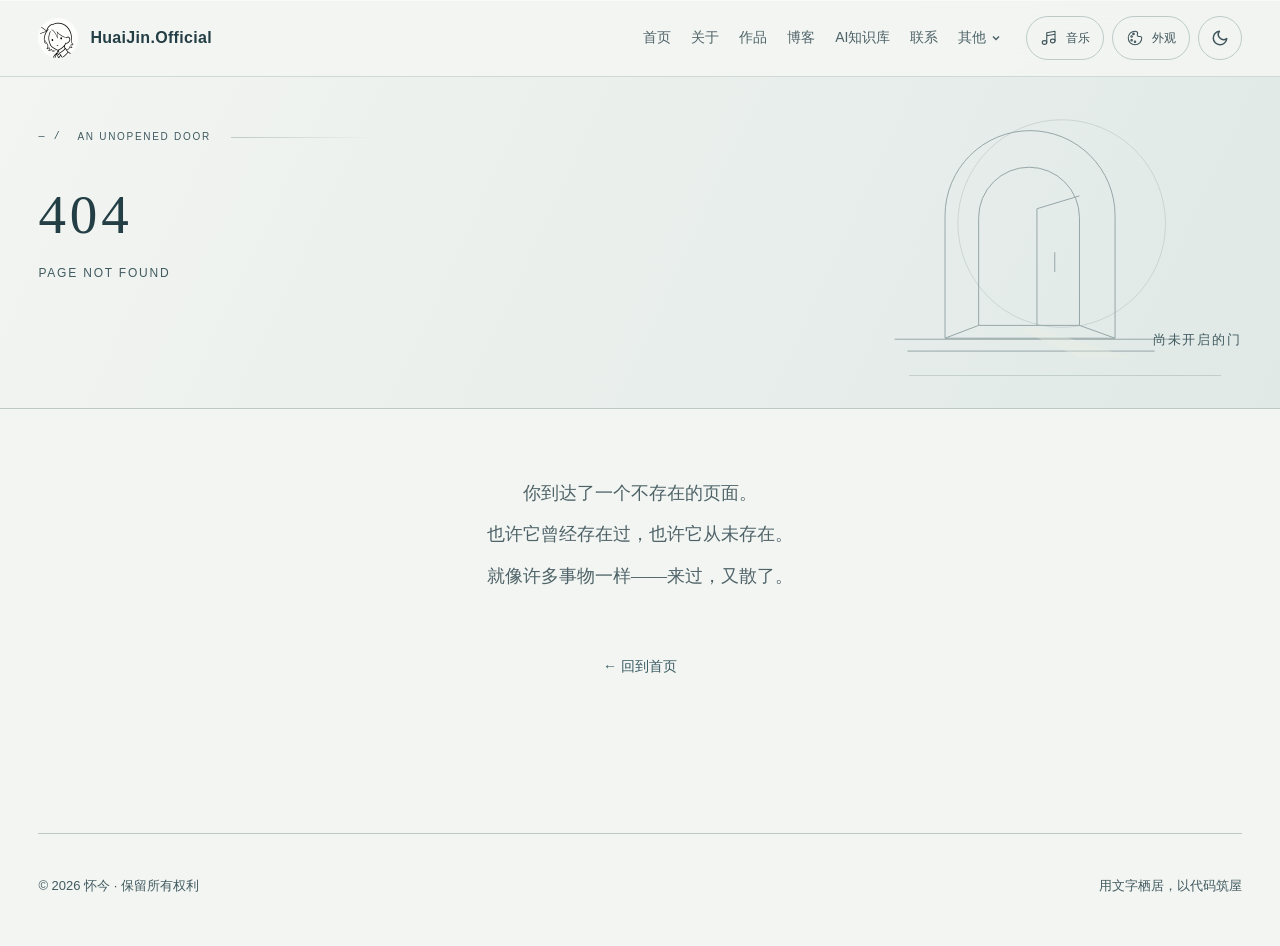
==== index.html @ 77ba7c13 "Publish frontend 20261021T023344822Z-62a5e4b1" ====
<!DOCTYPE html>
<html lang="zh-CN">
<head>
  <meta charset="UTF-8">
  <meta name="viewport" content="width=device-width, initial-scale=1.0">
  <meta name="theme-color" content="#ffffff">
  <title>怀今的主页</title>
  <link rel="icon" href="data:image/svg+xml,<svg xmlns='http://www.w3.org/2000/svg' viewBox='0 0 100 100'><text y='.9em' font-size='90'>📖</text></svg>">
  <script>
    (function () {
      var saved = null
      try { saved = localStorage.getItem('theme') } catch (e) {}
      var theme = (saved === 'light' || saved === 'dark')
        ? saved
        : (window.matchMedia('(prefers-color-scheme: dark)').matches ? 'dark' : 'light')
      document.documentElement.setAttribute('data-theme', theme)
    })()
  </script>
  <script>
    (function () {
      try {
        var p = sessionStorage.getItem('ghpages-redirect')
        if (p && p !== '/' && p !== location.pathname) {
          sessionStorage.removeItem('ghpages-redirect')
          history.replaceState(null, '', p)
        }
      } catch (e) {}
    })()
  </script>
  <script type="module" crossorigin src="/assets/index-Cc6ckkGn.js"></script>
  <link rel="stylesheet" crossorigin href="/assets/index-KNawfE0j.css">
</head>
<body>
  <div id="root"></div>
</body>
</html>
---- assets/index-KNawfE0j.css ----
@layer tokens,base,layout,components,scenery,motion;@layer tokens{:root{--font-sans: -apple-system, BlinkMacSystemFont, "Segoe UI", "Microsoft YaHei", Roboto, "Helvetica Neue", Arial, sans-serif;--font-serif: Georgia, "Noto Serif CJK SC", "Source Han Serif SC", "Songti SC", "STSong", "SimSun", serif;--font-mono: "Cascadia Code", "SFMono-Regular", Consolas, monospace;--text-xs: .8125rem;--text-sm: .875rem;--text-base: 1rem;--text-body: clamp(1rem, .96rem + .2vw, 1.125rem);--text-lg: clamp(1.125rem, 1.04rem + .4vw, 1.375rem);--text-card: clamp(1.25rem, 1.15rem + .4vw, 1.5rem);--text-section: clamp(1.75rem, 1.38rem + 1.5vw, 2.5rem);--text-page: clamp(2.125rem, 1.5rem + 2.5vw, 3.75rem);--text-hero: clamp(3.25rem, 2rem + 5vw, 6rem);--leading-tight: 1.2;--leading-ui: 1.5;--leading-body: 1.85;--leading-reading: 1.95;--tracking-title: -.025em;--tracking-label: .1em;--space-1: .25rem;--space-2: .5rem;--space-3: .75rem;--space-4: 1rem;--space-5: 1.25rem;--space-6: 1.5rem;--space-8: 2rem;--space-10: 2.5rem;--space-12: 3rem;--space-16: 4rem;--space-20: 5rem;--space-section: clamp(3rem, 2rem + 4vw, 6rem);--gutter: clamp(1.25rem, .8rem + 2vw, 3rem);--layout-wide: 74rem;--layout-content: 60rem;--layout-reading: 48rem;--measure-prose: 44rem;--nav-height: 5.25rem;--tap-target: 2.75rem;--radius-sm: .375rem;--radius-md: .75rem;--radius-lg: 1.25rem;--radius-pill: 999px;--border-width: 1px;--duration-fast: .18s;--duration-normal: .28s;--duration-slow: .6s;--duration-reveal: .7s;--ease-standard: cubic-bezier(.2, .65, .3, 1);--ease-reveal: cubic-bezier(.16, 1, .3, 1);--z-scenery: 0;--z-content: 1;--z-nav: 30;--z-popover: 40;--z-floating: 50;--z-progress: 100;--z-skip: 110}}@layer tokens{:root{--bg: #ffffff;--bg-soft: #f4f6f8;--bg-soft-2: #eef1f4;--text: #1a1a2e;--text-2: #4a5060;--text-3: #5a6070;--text-light: #a8b5c4;--text-mute: #687384;--border: #e0e5eb;--accent: #536b85;--accent-soft: #a8b5c4;--overlay-rgb: 255, 255, 255;--highlight-rgb: 255, 255, 255;--shadow-rgb: 26, 26, 46;--stripe-a-rgb: 90, 112, 140;--stripe-b-rgb: 120, 152, 182;--glow-1-rgb: 125, 143, 163;--glow-2-rgb: 168, 181, 196;--veil-rgb: 255, 255, 255;--bg-soft-rgb: 244, 246, 248;--border-rgb: 224, 229, 235;--surface: #ffffff;--on-accent: #ffffff;--dot: #ffffff;--hero-surface: #f4f6f8;--hero-ink: #1a1a2e;--star-color: #ffffff;--star-muted: #a8b5c4;--flow-line: rgba(125, 143, 163, .28);--constellation-line: rgba(125, 143, 163, .14);--quote-accent: #927447;--focus-ring: #536b85;--selection-bg: #dce7f1;--selection-text: #1a1a2e;--header-surface: #f4f7fa;--header-ink: #1a1a2e;--header-muted: #4a5060;--header-trim: #b8b8b8;--page-edge-cool-opacity: .5;--page-edge-warm-opacity: .55;--shadow-soft: 0 6px 24px rgba(26, 26, 46, .045);--shadow-raised: 0 16px 40px rgba(26, 26, 46, .075);--noise: url("data:image/svg+xml,%3csvg%20xmlns='http://www.w3.org/2000/svg'%20width='200'%20height='200'%3e%3cfilter%20id='n'%3e%3cfeTurbulence%20type='fractalNoise'%20baseFrequency='0.9'%20numOctaves='2'%20stitchTiles='stitch'/%3e%3c/filter%3e%3crect%20width='100%25'%20height='100%25'%20filter='url(%23n)'%20opacity='0.03'/%3e%3c/svg%3e")}[data-theme=dark]{--bg: #181e27;--bg-soft: #1d2530;--bg-soft-2: #252f3d;--text: #e8eaed;--text-2: #bfc7d1;--text-3: #aab5c3;--text-light: #485769;--text-mute: #9aa7b8;--border: #344252;--accent: #a4b8d0;--accent-soft: #687d98;--overlay-rgb: 24, 30, 39;--highlight-rgb: 90, 106, 126;--shadow-rgb: 0, 0, 0;--stripe-a-rgb: 110, 116, 126;--stripe-b-rgb: 92, 98, 108;--glow-1-rgb: 143, 160, 180;--glow-2-rgb: 107, 119, 135;--veil-rgb: 24, 30, 39;--bg-soft-rgb: 29, 37, 48;--border-rgb: 52, 66, 82;--surface: #1d2530;--on-accent: #121316;--dot: #6b7280;--hero-surface: #171d27;--hero-ink: #f1f3f5;--star-color: #f2e7c9;--star-muted: #9eafc2;--flow-line: rgba(158, 175, 194, .34);--constellation-line: rgba(158, 175, 194, .2);--quote-accent: #d3b77f;--focus-ring: #a4b8d0;--selection-bg: #3b5069;--selection-text: #ffffff;--header-surface: #111a2a;--header-ink: #f1f3f5;--header-muted: #bfc7d1;--header-trim: #8f7846;--page-edge-cool-opacity: .5;--page-edge-warm-opacity: .55;--shadow-soft: 0 6px 24px rgba(0, 0, 0, .14);--shadow-raised: 0 16px 40px rgba(0, 0, 0, .22);--noise: url("data:image/svg+xml,%3csvg%20xmlns='http://www.w3.org/2000/svg'%20width='200'%20height='200'%3e%3cfilter%20id='n'%3e%3cfeTurbulence%20type='fractalNoise'%20baseFrequency='0.9'%20numOctaves='2'%20stitchTiles='stitch'/%3e%3c/filter%3e%3crect%20width='100%25'%20height='100%25'%20filter='url(%23n)'%20opacity='0.03'/%3e%3c/svg%3e")}}@layer tokens{.mist-page{--mist-paper: #f3f5f2;--mist-ink: #243e45;--mist-muted: #405a60;--mist-line: #bccbc8;--mist-sky: #e0e9e6;--mist-water: #c0d3d1;--mist-bank: #658d8a;--mist-fog-rgb: 244, 247, 239;--mist-moon: #f3efdc;--mist-cover-fog: #d9e2e3;--mist-cover-leaf: #e4e4d7;--mist-leaf: #78846c;--bg: var(--mist-paper);--overlay-rgb: 243, 245, 242;--border-rgb: 188, 203, 200;--text: var(--mist-ink);--text-2: #3f555b;--text-3: #4e6368;--text-mute: var(--mist-muted);--accent: #385b62;--accent-soft: #a4bbb7;--on-accent: #ffffff;--border: var(--mist-line);--surface: #f7f8f4;--bg-soft: #e9eeea;--bg-soft-2: #dce6e1;--quote-accent: #7a623e;--header-surface: var(--mist-sky);--header-ink: var(--mist-ink);--header-muted: var(--mist-muted);--focus-ring: #385b62;--hero-ink: var(--mist-ink);--selection-bg: #cbdeda;--selection-text: #243e45}[data-theme=dark] .mist-page{--mist-paper: #172a30;--mist-ink: #e2eae4;--mist-muted: #b6cbc8;--mist-line: #415f65;--mist-sky: #233e47;--mist-water: #30565b;--mist-bank: #638e90;--mist-fog-rgb: 127, 159, 158;--mist-moon: #ddd8ba;--mist-cover-fog: #30434c;--mist-cover-leaf: #3a453a;--mist-leaf: #aab994;--bg: var(--mist-paper);--overlay-rgb: 23, 42, 48;--border-rgb: 65, 95, 101;--text: var(--mist-ink);--text-2: #c1d3d0;--text-3: #b3c7c4;--text-mute: var(--mist-muted);--accent: #b9d2cb;--accent-soft: #688c8b;--on-accent: #172a30;--border: var(--mist-line);--surface: #1c3239;--bg-soft: #233b42;--bg-soft-2: #2b454c;--quote-accent: #d4bf96;--header-surface: var(--mist-sky);--header-ink: var(--mist-ink);--header-muted: var(--mist-muted);--focus-ring: #b9d2cb;--hero-ink: var(--mist-ink);--selection-bg: #456e73;--selection-text: #ffffff}}@layer tokens{.scene-stars{--mist-paper: #eef0f7;--mist-ink: #30364e;--mist-muted: #4d556f;--mist-line: #bcc4db;--mist-sky: #dde2f0;--mist-water: #cdd6e8;--mist-bank: #6a7698;--mist-fog-rgb: 221, 226, 240;--mist-moon: #f2e7ce;--mist-cover-fog: #e1e4f2;--mist-cover-leaf: #e9e4f1;--mist-leaf: #8583a3;--bg: var(--mist-paper);--overlay-rgb: 238, 240, 247;--border-rgb: 188, 196, 219;--text: var(--mist-ink);--text-2: #424a66;--text-3: #505b78;--text-mute: var(--mist-muted);--accent: #485482;--accent-soft: #a3aed2;--on-accent: #ffffff;--border: var(--mist-line);--surface: #f6f6fb;--bg-soft: #e5e8f3;--bg-soft-2: #d9dfee;--quote-accent: #785b40;--header-surface: var(--mist-sky);--header-ink: var(--mist-ink);--header-muted: var(--mist-muted);--focus-ring: #485482;--hero-ink: var(--mist-ink);--selection-bg: #cbd3ec;--selection-text: #30364e}[data-theme=dark] .scene-stars{--mist-paper: #151c32;--mist-ink: #e7eaf5;--mist-muted: #b8c4e0;--mist-line: #424f74;--mist-sky: #202b47;--mist-water: #2c3a56;--mist-bank: #8294bd;--mist-fog-rgb: 87, 107, 158;--mist-moon: #e7d7b0;--mist-cover-fog: #2d3553;--mist-cover-leaf: #383451;--mist-leaf: #b3a4cd;--bg: var(--mist-paper);--overlay-rgb: 21, 28, 50;--border-rgb: 66, 79, 116;--text: var(--mist-ink);--text-2: #ccd4e9;--text-3: #b9c4df;--text-mute: var(--mist-muted);--accent: #bec9ee;--accent-soft: #798bbd;--on-accent: #151c32;--border: var(--mist-line);--surface: #1b2540;--bg-soft: #232e4b;--bg-soft-2: #2b3855;--quote-accent: #e0cba6;--header-surface: var(--mist-sky);--header-ink: var(--mist-ink);--header-muted: var(--mist-muted);--focus-ring: #bec9ee;--hero-ink: var(--mist-ink);--selection-bg: #445581;--selection-text: #ffffff}}@layer tokens{.scene-grove{--mist-paper: #f6f2e8;--mist-ink: #354236;--mist-muted: #53604b;--mist-line: #c5ccb6;--mist-sky: #e9e8d8;--mist-water: #d9dfc9;--mist-bank: #7a8b63;--mist-fog-rgb: 246, 242, 232;--mist-moon: #f8e7bc;--mist-cover-fog: #e8e4d6;--mist-cover-leaf: #dde3cc;--mist-leaf: #78895e;--bg: var(--mist-paper);--overlay-rgb: 246, 242, 232;--border-rgb: 197, 204, 182;--text: var(--mist-ink);--text-2: #46543d;--text-3: #55614a;--text-mute: var(--mist-muted);--accent: #4c6043;--accent-soft: #b1bf92;--on-accent: #ffffff;--border: var(--mist-line);--surface: #faf7ef;--bg-soft: #eeeddf;--bg-soft-2: #e2e7d4;--quote-accent: #805b36;--header-surface: var(--mist-sky);--header-ink: var(--mist-ink);--header-muted: var(--mist-muted);--focus-ring: #4c6043;--hero-ink: var(--mist-ink);--selection-bg: #d5dfc3;--selection-text: #354236}[data-theme=dark] .scene-grove{--mist-paper: #232b24;--mist-ink: #e8ede0;--mist-muted: #c4ceb8;--mist-line: #52644a;--mist-sky: #313c31;--mist-water: #394a3a;--mist-bank: #91a479;--mist-fog-rgb: 100, 124, 82;--mist-moon: #e7d8ac;--mist-cover-fog: #3c4539;--mist-cover-leaf: #404b34;--mist-leaf: #aebe8d;--bg: var(--mist-paper);--overlay-rgb: 35, 43, 36;--border-rgb: 82, 100, 74;--text: var(--mist-ink);--text-2: #d6dfc8;--text-3: #c1ccaf;--text-mute: var(--mist-muted);--accent: #c4cfaa;--accent-soft: #869c6f;--on-accent: #232b24;--border: var(--mist-line);--surface: #2b352a;--bg-soft: #313e2e;--bg-soft-2: #3a4735;--quote-accent: #e0c398;--header-surface: var(--mist-sky);--header-ink: var(--mist-ink);--header-muted: var(--mist-muted);--focus-ring: #c4cfaa;--hero-ink: var(--mist-ink);--selection-bg: #52634b;--selection-text: #ffffff}}@layer tokens{.scene-mirror{--mist-paper: #f0eff2;--mist-ink: #403547;--mist-muted: #5d5062;--mist-line: #c7bacd;--mist-sky: #e5dfea;--mist-water: #d7cedd;--mist-bank: #908398;--mist-fog-rgb: 232, 223, 239;--mist-moon: #f4e6ef;--mist-cover-fog: #ded7e5;--mist-cover-leaf: #e6dce2;--mist-leaf: #a18e9d;--bg: var(--mist-paper);--overlay-rgb: 240, 239, 242;--border-rgb: 199, 186, 205;--text: var(--mist-ink);--text-2: #54425a;--text-3: #66556c;--text-mute: var(--mist-muted);--accent: #634c73;--accent-soft: #b4a0c1;--on-accent: #ffffff;--border: var(--mist-line);--surface: #f8f5f9;--bg-soft: #e9e1ee;--bg-soft-2: #dfd4e6;--quote-accent: #7a5368;--header-surface: var(--mist-sky);--header-ink: var(--mist-ink);--header-muted: var(--mist-muted);--focus-ring: #634c73;--hero-ink: var(--mist-ink);--selection-bg: #d7c8e3;--selection-text: #403547}[data-theme=dark] .scene-mirror{--mist-paper: #292331;--mist-ink: #ede5f1;--mist-muted: #d1bfd7;--mist-line: #65536f;--mist-sky: #3b3044;--mist-water: #493b50;--mist-bank: #a08cae;--mist-fog-rgb: 127, 100, 145;--mist-moon: #e5cedf;--mist-cover-fog: #3f3549;--mist-cover-leaf: #42384a;--mist-leaf: #c1a3b9;--bg: var(--mist-paper);--overlay-rgb: 41, 35, 49;--border-rgb: 101, 83, 111;--text: var(--mist-ink);--text-2: #dbcce3;--text-3: #cbb6d5;--text-mute: var(--mist-muted);--accent: #d0b8e1;--accent-soft: #9880aa;--on-accent: #292331;--border: var(--mist-line);--surface: #332a3d;--bg-soft: #3d3147;--bg-soft-2: #473951;--quote-accent: #ddb6cb;--header-surface: var(--mist-sky);--header-ink: var(--mist-ink);--header-muted: var(--mist-muted);--focus-ring: #d0b8e1;--hero-ink: var(--mist-ink);--selection-bg: #6a527f;--selection-text: #ffffff}}@layer tokens{.scene-ember{--mist-paper: #f7efe4;--mist-ink: #533b31;--mist-muted: #664b3a;--mist-line: #d3bda1;--mist-sky: #eee0cf;--mist-water: #e1ccaf;--mist-bank: #a78662;--mist-fog-rgb: 246, 223, 187;--mist-moon: #f7d19a;--mist-cover-fog: #eadbcd;--mist-cover-leaf: #e6d8bd;--mist-leaf: #a48a5e;--bg: var(--mist-paper);--overlay-rgb: 247, 239, 228;--border-rgb: 211, 189, 161;--text: var(--mist-ink);--text-2: #634737;--text-3: #70513e;--text-mute: var(--mist-muted);--accent: #805035;--accent-soft: #c39a70;--on-accent: #ffffff;--border: var(--mist-line);--surface: #fcf5eb;--bg-soft: #f0e4d3;--bg-soft-2: #e8d8c0;--quote-accent: #825230;--header-surface: var(--mist-sky);--header-ink: var(--mist-ink);--header-muted: var(--mist-muted);--focus-ring: #805035;--hero-ink: var(--mist-ink);--selection-bg: #e8cbaa;--selection-text: #533b31}[data-theme=dark] .scene-ember{--mist-paper: #302221;--mist-ink: #f4e6d8;--mist-muted: #dec0a9;--mist-line: #755740;--mist-sky: #44312c;--mist-water: #574032;--mist-bank: #b58e65;--mist-fog-rgb: 139, 93, 51;--mist-moon: #ecc17e;--mist-cover-fog: #4a3531;--mist-cover-leaf: #46352b;--mist-leaf: #c6a271;--bg: var(--mist-paper);--overlay-rgb: 48, 34, 33;--border-rgb: 117, 87, 64;--text: var(--mist-ink);--text-2: #e6ceb7;--text-3: #d9b99d;--text-mute: var(--mist-muted);--accent: #e4bd8e;--accent-soft: #b38859;--on-accent: #302221;--border: var(--mist-line);--surface: #3b2b26;--bg-soft: #443229;--bg-soft-2: #513b2d;--quote-accent: #e5bc83;--header-surface: var(--mist-sky);--header-ink: var(--mist-ink);--header-muted: var(--mist-muted);--focus-ring: #e4bd8e;--hero-ink: var(--mist-ink);--selection-bg: #785c43;--selection-text: #ffffff}}@layer base{*,*:before,*:after{box-sizing:border-box}*{margin:0;padding:0}html{color-scheme:light;scroll-behavior:smooth;scroll-padding-top:calc(var(--nav-height) + var(--space-4));-webkit-text-size-adjust:100%}html[data-theme=dark]{color-scheme:dark}body{min-width:280px;font-family:var(--font-sans);font-size:var(--text-base);line-height:var(--leading-body);color:var(--text);background-color:var(--bg);-webkit-font-smoothing:antialiased}#root{min-height:100vh;isolation:isolate}main{display:block;position:relative;z-index:var(--z-content)}main:focus{outline:none}button,input,textarea,select{font:inherit}button{color:inherit;cursor:pointer}button:disabled{cursor:not-allowed}input,textarea{min-width:0}img,svg,video{max-width:100%}img,video{height:auto}a{color:var(--accent);text-underline-offset:.25em}a,button{-webkit-tap-highlight-color:transparent}:focus-visible{outline:2px solid var(--focus-ring);outline-offset:4px}::selection{color:var(--selection-text);background:var(--selection-bg)}.serif{font-family:var(--font-serif)}.sr-only{position:absolute;width:1px;height:1px;padding:0;margin:-1px;overflow:hidden;clip:rect(0,0,0,0);white-space:nowrap;border:0}.skip-link{position:fixed;top:var(--space-3);left:var(--gutter);z-index:var(--z-skip);padding:var(--space-3) var(--space-5);border-radius:var(--radius-md);color:var(--on-accent);background:var(--accent);transform:translateY(-180%);text-decoration:none}.skip-link:focus{transform:translateY(0)}}@layer layout{.container{width:100%;max-width:var(--layout-content);margin-inline:auto;padding-inline:var(--gutter);position:relative;z-index:var(--z-content);min-width:0}.container--wide{max-width:var(--layout-wide)}.container--reading{max-width:var(--layout-reading)}.reading-shell{padding-block:var(--space-10) var(--space-16)}.page-header{width:100%;position:relative;isolation:isolate;overflow:hidden;padding-block:calc(var(--nav-height) + var(--space-16)) var(--space-12)}.page-title{max-width:22ch;font-size:var(--text-page);line-height:1.3;font-weight:700;letter-spacing:var(--tracking-title);margin-bottom:var(--space-3);overflow-wrap:anywhere}.page-subtitle{font-size:var(--text-sm);letter-spacing:var(--tracking-label);margin-bottom:var(--space-5)}section{padding-block:var(--space-section)}.sub-page section{padding-block:var(--space-12)}section h2{font-size:var(--text-section);line-height:var(--leading-tight);font-weight:600;letter-spacing:var(--tracking-title);margin-bottom:var(--space-3);padding-left:var(--space-5);position:relative}section h2:before{content:"";position:absolute;left:0;top:.15em;bottom:.15em;width:3px;border-radius:var(--radius-pill);background:var(--accent)}.section-sub,.sub-sub{font-size:var(--text-xs);line-height:var(--leading-ui);color:var(--text-mute);letter-spacing:var(--tracking-label);margin-bottom:var(--space-8)}.sub-title{font-size:var(--text-card);font-weight:600;margin-bottom:var(--space-2)}.about-text,.contact-intro{max-width:var(--measure-prose)}.work-grid{display:grid;grid-template-columns:minmax(0,1fr);gap:var(--space-6)}.info-grid{display:grid;grid-template-columns:repeat(2,minmax(0,1fr));gap:var(--space-4)}.home-content>section+section{border-top:1px solid var(--border)}.page-return{margin-top:var(--space-10)}.page-empty{padding-block:calc(var(--nav-height) + var(--space-16)) var(--space-20);text-align:center}.page-empty .back-link{margin-top:var(--space-5)}.page-empty .page-title{margin-inline:auto}.chat-shell{padding-block:var(--space-8) var(--space-16)}.section-separated{margin-top:var(--space-12)}.site-footer{position:relative;z-index:var(--z-content)}@media (min-width: 800px){.container--wide .work-grid{grid-template-columns:repeat(2,minmax(0,1fr))}}@media (min-width: 1100px){.home-content #blog .work-grid{grid-template-columns:repeat(3,minmax(0,1fr))}}@media (max-width: 600px){.info-grid{grid-template-columns:minmax(0,1fr)}.page-header{padding-block:calc(var(--nav-height) + var(--space-10)) var(--space-10)}.reading-shell{padding-top:var(--space-8)}}}@layer components{.nav{position:fixed;inset:0 0 auto;z-index:var(--z-nav);padding-block:var(--space-4);background:rgba(var(--overlay-rgb),.9);-webkit-backdrop-filter:blur(16px);backdrop-filter:blur(16px);border-bottom:1px solid rgba(var(--border-rgb),.65);box-shadow:inset 0 1px rgba(var(--highlight-rgb),.5);transition:padding var(--duration-normal),box-shadow var(--duration-normal)}.nav.scrolled{padding-block:var(--space-3);box-shadow:var(--shadow-soft)}.nav .container{display:flex;align-items:center;gap:var(--space-6)}.nav-logo{display:flex;align-items:center;gap:var(--space-3);text-decoration:none;flex-shrink:0}.nav-logo-img{width:40px;height:40px;object-fit:cover;border-radius:var(--radius-pill)}.nav-logo-text{color:var(--text);font-size:var(--text-base);font-weight:700;letter-spacing:.02em}.nav-panel{margin-left:auto}.nav-links{display:flex;align-items:center;gap:var(--space-5);list-style:none}.nav-links>li{min-width:0}.nav-links a,.nav-dropdown-trigger{display:inline-flex;align-items:center;min-height:var(--tap-target);position:relative;color:var(--text-3);text-decoration:none;font-size:var(--text-sm);white-space:nowrap;transition:color var(--duration-fast)}.nav-links>li>a:after{content:"";position:absolute;left:0;right:0;bottom:5px;height:1px;background:var(--accent);transform:scaleX(0);transform-origin:left;transition:transform var(--duration-normal) var(--ease-standard)}.nav-links a:hover,.nav-links a[aria-current=page],.nav-dropdown-trigger:hover,.nav-dropdown-trigger.active{color:var(--text)}.nav-links>li>a:hover:after,.nav-links>li>a[aria-current=page]:after{transform:scaleX(1)}.nav-dropdown{position:relative}.nav-dropdown-trigger{gap:var(--space-1);background:transparent;border:0}.nav-dropdown-trigger svg{width:12px;height:12px;transition:transform var(--duration-fast)}.nav-dropdown-trigger[aria-expanded=true] svg{transform:rotate(180deg)}.nav-dropdown-menu{position:absolute;top:100%;right:0;z-index:var(--z-popover);min-width:160px;padding:var(--space-2);list-style:none;border:1px solid var(--border);border-radius:var(--radius-md);background:var(--surface);box-shadow:var(--shadow-raised)}.nav-dropdown-menu a{display:flex;padding-inline:var(--space-3);border-radius:var(--radius-sm)}.nav-dropdown-menu a:hover,.nav-dropdown-menu a:focus-visible{background:var(--bg-soft)}.nav-actions{display:flex;align-items:center;gap:var(--space-2)}.theme-toggle,.nav-menu-toggle{display:inline-flex;align-items:center;justify-content:center;width:var(--tap-target);height:var(--tap-target);flex-shrink:0;border-radius:var(--radius-pill);border:1px solid var(--border);background:transparent;color:var(--text-2);transition:color var(--duration-fast),background var(--duration-fast),border-color var(--duration-fast)}.theme-toggle:hover,.nav-menu-toggle:hover{color:var(--text);border-color:var(--accent);background:var(--bg-soft)}.nav-menu-toggle{display:none}@media (max-width: 959px){.nav .container{gap:var(--space-3)}.nav-actions{margin-left:auto}.nav-menu-toggle{display:inline-flex}.nav-panel{display:none;position:absolute;top:calc(100% + var(--space-4));left:var(--gutter);right:var(--gutter);max-height:calc(100dvh - var(--nav-height) - var(--space-8));overflow-y:auto;padding:var(--space-3);border:1px solid var(--border);border-radius:var(--radius-lg);background:var(--surface);box-shadow:var(--shadow-raised)}.nav.is-open .nav-panel{display:block}.nav-links{display:grid;grid-template-columns:repeat(2,minmax(0,1fr));gap:var(--space-2)}.nav-links>li>a,.nav-dropdown-trigger{width:100%;padding:var(--space-2) var(--space-3);border-radius:var(--radius-sm)}.nav-links>li>a:hover,.nav-links>li>a[aria-current=page]{background:var(--bg-soft)}.nav-links>li>a:after{display:none}.nav-dropdown{grid-column:1 / -1;border-top:1px solid var(--border);padding-top:var(--space-2)}.nav-dropdown-trigger{justify-content:space-between}.nav-dropdown-menu{position:static;box-shadow:none;border:0;padding:0;display:grid;grid-template-columns:repeat(2,minmax(0,1fr))}}@media (max-width: 359px){.nav-logo{gap:var(--space-2)}.nav-logo-img{width:32px;height:32px}.nav-logo-text{font-size:var(--text-sm)}}}@layer components{.hero{min-height:100vh;min-height:100svh;padding-block:calc(var(--nav-height) + var(--space-12)) var(--space-20);display:flex;align-items:center;position:relative;isolation:isolate;overflow:hidden;color:var(--hero-ink)}.hero-content{position:relative;z-index:var(--z-content)}.hero h1{font-size:var(--text-hero);line-height:var(--leading-tight);letter-spacing:var(--tracking-title);margin-bottom:var(--space-6)}.hero .tagline{font-size:var(--text-lg);color:var(--text-2);max-width:min(35rem,55%);min-height:3em}.typed-text{border-right:2px solid var(--accent);padding-right:2px}.hero-meta{display:flex;gap:var(--space-6);flex-wrap:wrap;margin-top:var(--space-10)}.hero-meta span{display:inline-flex;align-items:center;gap:var(--space-2);font-size:var(--text-sm);color:var(--text-mute)}.hero-meta span:before{content:"";width:6px;height:6px;border-radius:var(--radius-pill);background:var(--accent-soft)}.hero-portrait{position:absolute;right:max(var(--gutter),calc((100% - var(--layout-wide)) / 2));top:50%;transform:translateY(-50%);width:clamp(18rem,34vw,31.25rem);aspect-ratio:1;border-radius:var(--radius-pill);background-position:center;background-size:cover;pointer-events:none;z-index:var(--z-scenery);transition:opacity 1.5s ease-in-out}.particle{--particle-x: 50%;--particle-size: 10px;--particle-duration: 18s;--particle-delay: 0s;position:absolute;left:var(--particle-x);width:var(--particle-size);height:var(--particle-size);border-radius:var(--radius-pill);background:var(--dot);pointer-events:none;z-index:var(--z-scenery)}.scroll-hint{position:absolute;bottom:var(--space-8);left:50%;transform:translate(-50%);color:var(--text-mute);font-size:var(--text-xs);letter-spacing:var(--tracking-label)}@media (max-width: 959px){.hero-portrait{right:-4rem;width:24rem}.hero .tagline{max-width:65%}}@media (max-width: 600px){.hero-portrait,.particle{display:none}.hero .tagline{max-width:100%}.hero-meta{gap:var(--space-3) var(--space-5)}}}@layer components{.about-text p{color:var(--text-2);font-size:var(--text-body);margin-bottom:var(--space-5)}.about-quote{max-width:var(--measure-prose);margin-block:var(--space-8) var(--space-2);padding:var(--space-6) var(--space-8);background:var(--bg-soft);background-image:var(--noise);border-left:3px solid var(--quote-accent);border-radius:0 var(--radius-md) var(--radius-md) 0;position:relative;transition:opacity var(--duration-normal)}.about-quote:before{content:"“";position:absolute;left:10px;top:4px;font-family:var(--font-serif);font-size:2.5rem;line-height:1;color:var(--quote-accent)}.about-quote.quote-fade-out{opacity:0}.about-quote p{font-size:var(--text-lg);color:var(--text-2);font-style:italic}.about-quote .cite{display:block;margin-top:var(--space-3);font-size:var(--text-xs);color:var(--text-mute);font-style:normal}.about-info,.about-psych,.musings-sub{margin-top:var(--space-12);padding-top:var(--space-8);border-top:1px solid var(--border)}.info-item{padding:var(--space-5);display:flex;flex-direction:column;gap:var(--space-1);background:var(--bg-soft);background-image:var(--noise);border:1px solid var(--border);border-radius:var(--radius-md);min-width:0}.info-label{font-size:var(--text-xs);color:var(--accent);letter-spacing:.05em}.info-value{font-size:var(--text-base);color:var(--text-2);overflow-wrap:anywhere}.work-item{display:block;min-width:0;padding:clamp(1.25rem,1rem + 1vw,2rem);position:relative;text-align:left;color:inherit;text-decoration:none;background:var(--surface);border:1px solid var(--border);border-left:3px solid var(--accent-soft);border-radius:var(--radius-md);transition:transform var(--duration-normal) var(--ease-standard),box-shadow var(--duration-normal),border-color var(--duration-normal)}.work-item:hover{transform:translateY(-4px);border-color:var(--accent-soft);border-left-color:var(--accent);box-shadow:var(--shadow-raised)}.work-head{display:flex;align-items:baseline;justify-content:space-between;flex-wrap:wrap;gap:var(--space-2);margin-bottom:var(--space-3)}.work-item h3{font-size:var(--text-card);line-height:1.4;font-weight:600;overflow-wrap:anywhere}.work-item .date{font-size:var(--text-xs);color:var(--text-mute);font-variant-numeric:tabular-nums}.tag{display:inline-flex;align-items:center;padding:3px 10px;border:1px solid var(--border);border-radius:var(--radius-pill);font-size:var(--text-xs);line-height:var(--leading-ui);color:var(--accent);background:var(--bg-soft)}.work-item .tag{margin-bottom:var(--space-3);transition:background var(--duration-fast),color var(--duration-fast)}.work-item:hover .tag{color:var(--on-accent);background:var(--accent);border-color:var(--accent)}.work-item p{font-size:var(--text-base);color:var(--text-3);overflow-wrap:anywhere}.work-item-empty{text-align:center;cursor:default}.work-item-empty:hover{transform:none;box-shadow:none;border-color:var(--border)}.empty-state{color:var(--text-mute);grid-column:1 / -1}.musing-item{padding-block:var(--space-5);border-bottom:1px dashed var(--border)}.musing-item:last-child{border-bottom:0}.musing-item p{color:var(--text-2);font-size:var(--text-body)}.musing-date{font-size:var(--text-xs);color:var(--text-mute);margin-bottom:var(--space-2)}.contact-intro{font-size:var(--text-body);color:var(--text-3);margin-bottom:var(--space-8)}.contact-links{display:flex;flex-wrap:wrap;gap:var(--space-4)}.contact-links a{display:inline-flex;align-items:center;gap:var(--space-2);min-height:var(--tap-target);max-width:100%;padding:var(--space-3) var(--space-5);color:var(--text);text-decoration:none;border:1px solid var(--border);border-radius:var(--radius-md);overflow-wrap:anywhere;transition:border-color var(--duration-fast),background var(--duration-fast),transform var(--duration-fast)}.contact-links a:hover{border-color:var(--accent);background:var(--bg-soft);transform:translateY(-2px)}.contact-links a:before{content:"";width:6px;height:6px;flex-shrink:0;border-radius:var(--radius-pill);background:var(--accent-soft)}.view-more,.back-link{display:inline-flex;align-items:center;min-height:var(--tap-target);color:var(--accent);font-size:var(--text-sm);text-decoration:none;transition:color var(--duration-fast),transform var(--duration-fast)}.view-more{margin-top:var(--space-6)}.view-more:hover{transform:translate(4px)}.view-more:hover,.back-link:hover{color:var(--text)}.archive-back{display:flex;background:transparent;border:0;margin-bottom:var(--space-6)}.archive-heading{margin-bottom:var(--space-5)}.wiki-search-input{width:100%;min-height:var(--tap-target);padding:var(--space-3) var(--space-4);margin-bottom:var(--space-8);border:1px solid var(--border);border-bottom:2px solid var(--accent-soft);border-radius:var(--radius-md);font-size:var(--text-base);color:var(--text);background:var(--surface);transition:border-color var(--duration-fast),box-shadow var(--duration-fast)}.wiki-search-input:focus{border-color:var(--accent)}.wiki-search-input::placeholder{color:var(--text-mute)}.work-item .search-evidence{font-size:var(--text-sm);line-height:var(--leading-body);margin-top:var(--space-2)}.rss-subscribe{display:flex;align-items:center;flex-wrap:wrap;gap:var(--space-3);max-width:var(--measure-prose);margin-block:var(--space-6);padding:var(--space-5);background:var(--bg-soft);border:1px solid var(--border);border-radius:var(--radius-md)}.rss-subscribe code{flex:1 1 12rem;min-width:0;font-family:var(--font-mono);font-size:var(--text-sm);color:var(--text-2);overflow-wrap:anywhere}.button{display:inline-flex;align-items:center;justify-content:center;min-height:var(--tap-target);padding:var(--space-2) var(--space-5);border:1px solid var(--accent);border-radius:var(--radius-md);color:var(--accent);background:var(--surface);font-size:var(--text-sm);white-space:nowrap;transition:color var(--duration-fast),background var(--duration-fast)}.button:hover,.button.is-success{color:var(--on-accent);background:var(--accent)}.site-footer{padding-block:var(--space-10) var(--space-12);border-top:1px solid var(--border);font-size:var(--text-xs);color:var(--text-mute);display:flex;justify-content:space-between;flex-wrap:wrap;gap:var(--space-3)}.site-footer a{color:inherit;text-decoration:none}.site-footer a:hover{color:var(--text)}.progress-bar{position:fixed;inset:0 auto auto 0;height:2px;background:var(--accent);z-index:var(--z-progress);transition:width .1s linear}.back-to-top{position:fixed;bottom:max(var(--space-6),env(safe-area-inset-bottom));right:var(--space-6);width:var(--tap-target);height:var(--tap-target);border-radius:var(--radius-pill);border:1px solid var(--border);color:var(--accent);background:rgba(var(--overlay-rgb),.95);-webkit-backdrop-filter:blur(8px);backdrop-filter:blur(8px);box-shadow:var(--shadow-soft);font-size:var(--text-lg);z-index:var(--z-floating);transition:transform var(--duration-fast),border-color var(--duration-fast)}.back-to-top:hover{border-color:var(--accent);transform:translateY(-3px)}@media (max-width: 600px){.contact-links{flex-direction:column;align-items:flex-start}.back-to-top{right:var(--space-4)}}}@layer components{.markdown-body{color:var(--text-2);font-size:var(--text-body);line-height:var(--leading-reading);overflow-wrap:anywhere}.markdown-body>:first-child{margin-top:0}.markdown-body p{margin-bottom:var(--space-6)}.markdown-body p:first-of-type:first-letter{font-family:var(--font-serif);font-size:2.6em;font-weight:700;float:left;line-height:1;margin:5px 8px 0 0;color:var(--accent)}.markdown-body h1,.markdown-body h2,.markdown-body h3,.markdown-body h4{font-family:var(--font-serif);color:var(--text);line-height:1.5;scroll-margin-top:calc(var(--nav-height) + var(--space-5))}.markdown-body h1,.markdown-body h2{font-size:var(--text-card);margin-block:var(--space-10) var(--space-4);padding-bottom:var(--space-3);border-bottom:1px solid var(--border)}.markdown-body h3,.markdown-body h4{font-size:var(--text-lg);margin-block:var(--space-8) var(--space-3)}.markdown-body blockquote{position:relative;margin-block:var(--space-8);padding:var(--space-5) var(--space-6) var(--space-5) var(--space-12);color:var(--text-2);background:var(--bg-soft);border-left:3px solid var(--quote-accent);border-radius:0 var(--radius-md) var(--radius-md) 0;font-style:italic}.markdown-body blockquote:before{content:"“";position:absolute;left:14px;top:8px;font-family:var(--font-serif);font-size:2.5rem;line-height:1;color:var(--quote-accent)}.markdown-body blockquote p:last-child{margin-bottom:0}.markdown-body blockquote p:first-of-type:first-letter{float:none;font:inherit;color:inherit;margin:0}.markdown-body ul,.markdown-body ol{margin:var(--space-3) 0 var(--space-6) var(--space-6)}.markdown-body li{margin-bottom:var(--space-2)}.markdown-body li>p{margin-bottom:var(--space-2)}.markdown-body a{color:var(--accent)}.markdown-body img,.markdown-body video{display:block;max-width:100%;margin-block:var(--space-6);border-radius:var(--radius-sm)}.markdown-body hr{margin-block:var(--space-10);border:0;border-top:1px solid var(--border)}.markdown-body pre{max-width:100%;overflow-x:auto;margin-block:var(--space-6);padding:var(--space-5);border:1px solid var(--border);border-radius:var(--radius-md);background:var(--bg-soft);white-space:pre}.markdown-body code{font-family:var(--font-mono);font-size:.875em;padding:2px 6px;border-radius:var(--radius-sm);background:var(--bg-soft)}.markdown-body pre code{padding:0;background:transparent}.markdown-body table{display:block;max-width:100%;width:100%;overflow-x:auto;border-collapse:collapse;margin-block:var(--space-6);font-size:var(--text-sm)}.markdown-body th,.markdown-body td{padding:var(--space-3) var(--space-4);border:1px solid var(--border);text-align:left;min-width:6rem}.markdown-body th{background:var(--bg-soft);color:var(--text);font-weight:600}.markdown-body tr:nth-child(2n) td{background:var(--bg-soft)}.markdown-body .wikilink{color:var(--accent);text-decoration:none;border-bottom:1px dashed var(--accent-soft);transition:color var(--duration-fast),border-color var(--duration-fast)}.markdown-body .wikilink:hover{color:var(--text);border-bottom-color:var(--text)}.wikilink-broken{color:var(--text-mute);text-decoration:line-through;cursor:default}.post-nav{display:grid;grid-template-columns:repeat(2,minmax(0,1fr));gap:var(--space-5);margin-top:var(--space-12);padding-top:var(--space-8);border-top:1px solid var(--border)}.post-nav-item{display:flex;flex-direction:column;gap:var(--space-2);min-width:0;padding:var(--space-5);text-decoration:none;border:1px solid var(--border);border-radius:var(--radius-md);background:var(--surface);transition:border-color var(--duration-fast),transform var(--duration-fast);overflow-wrap:anywhere}.post-nav-item:hover{border-color:var(--accent-soft);transform:translateY(-2px)}.post-nav-next{text-align:right;grid-column:2}.post-nav-label{color:var(--text-mute);font-size:var(--text-xs)}.post-nav-title{color:var(--text);font-size:var(--text-base)}.work-backlinks{margin-top:var(--space-12);padding-top:var(--space-8);border-top:1px solid var(--border)}.work-backlinks-title{font-size:var(--text-sm);color:var(--text-mute);margin-bottom:var(--space-4)}.work-backlinks-list{display:flex;flex-wrap:wrap;gap:var(--space-3)}.not-found-copy{color:var(--text-3);font-size:var(--text-body);margin-bottom:var(--space-6)}@media (max-width: 600px){.post-nav{grid-template-columns:minmax(0,1fr)}.post-nav-next{grid-column:auto}.markdown-body blockquote{padding-right:var(--space-4)}}}@layer components{.comments{min-width:0;margin-top:var(--space-12);padding-top:var(--space-8);border-top:1px solid var(--border);scroll-margin-top:calc(var(--nav-height) + var(--space-5))}.comments h2{margin-bottom:var(--space-3);color:var(--text);font-size:var(--text-card)}.comments-note,.comments-fallback{color:var(--text-mute);font-size:var(--text-sm);line-height:var(--leading-body);overflow-wrap:anywhere}.comments-fallback{margin-bottom:var(--space-6)}.comments-fallback a,.comments-retry{color:var(--accent);text-underline-offset:.2em}.comments-retry{min-height:var(--tap-target);padding:0 var(--space-2);border:0;background:transparent;font:inherit;text-decoration:underline;cursor:pointer}.comments giscus-widget{display:block;width:100%}}@layer components{.ai-chat-box{display:flex;flex-direction:column;gap:var(--space-5);max-height:60vh;max-height:60svh;overflow-y:auto;scrollbar-gutter:stable;padding:var(--space-6);border:1px solid var(--border);border-radius:var(--radius-lg);background:var(--bg-soft);margin-bottom:var(--space-4)}.ai-msg{display:flex;gap:var(--space-3);max-width:85%;min-width:0}.ai-msg-user{align-self:flex-end;flex-direction:row-reverse}.ai-msg-ai{align-self:flex-start}.ai-msg-label{display:flex;align-items:center;justify-content:center;flex-shrink:0;width:32px;height:32px;border-radius:var(--radius-pill);font-size:var(--text-xs);font-weight:600}.ai-msg-user .ai-msg-label{color:var(--on-accent);background:var(--accent)}.ai-msg-ai .ai-msg-label{color:var(--text);background:var(--bg-soft-2);border:1px solid var(--border)}.ai-msg-text{min-width:0;padding:var(--space-3) var(--space-4);font-size:var(--text-base);line-height:var(--leading-body);border-radius:var(--radius-md);white-space:pre-wrap;overflow-wrap:anywhere}.ai-msg-user .ai-msg-text{color:var(--on-accent);background:var(--accent);border-bottom-right-radius:var(--radius-sm)}.ai-msg-ai .ai-msg-text{color:var(--text-2);background:var(--surface);border:1px solid var(--border);border-bottom-left-radius:var(--radius-sm)}.ai-thinking{color:var(--text-mute);font-style:italic}.ai-answer{--answer-duration: 1.1s;position:relative;padding-left:1.7rem}.ai-msg-ai .ai-answer,.edition-site .ai-msg-ai .ai-answer{padding-left:1.7rem}.ai-answer-copy{display:block}.ai-answer-rail{position:absolute;left:.6rem;top:1rem;bottom:1rem;width:1px;background:linear-gradient(var(--accent-soft),var(--accent));transform:scaleY(1);transform-origin:top;pointer-events:none}.ai-answer-nib{position:absolute;left:.6rem;top:calc(100% - 1rem);width:5px;height:5px;border-radius:50%;background:var(--accent);box-shadow:0 0 0 3px rgba(var(--overlay-rgb),.55);transform:translate(-50%,-50%);pointer-events:none}.ai-input-row{display:flex;gap:var(--space-3)}.ai-input{flex:1;width:100%;min-width:0;min-height:var(--tap-target);padding:var(--space-3) var(--space-4);border:1px solid var(--border);border-radius:var(--radius-md);font-size:var(--text-base);color:var(--text);background:var(--surface);transition:border-color var(--duration-fast)}.ai-input:focus{border-color:var(--accent)}.ai-input::placeholder{color:var(--text-mute)}.ai-send-btn{flex-shrink:0;min-height:var(--tap-target);padding:var(--space-3) var(--space-5);border:0;border-radius:var(--radius-md);font-size:var(--text-base);color:var(--on-accent);background:var(--accent);transition:opacity var(--duration-fast)}.ai-send-btn:hover:not(:disabled){opacity:.85}.ai-send-btn:disabled{opacity:.4}@media (max-width: 600px){.ai-chat-box{padding:var(--space-4)}.ai-msg{max-width:100%;gap:var(--space-2)}.ai-msg-label{width:28px;height:28px}}}@layer motion{.ai-msg{animation:ai-message-in .42s var(--ease-reveal) backwards}.ai-answer.is-revealing .ai-answer-copy{animation:ai-answer-unfold var(--answer-duration) var(--ease-standard) backwards}.ai-answer.is-revealing .ai-answer-rail{animation:ai-answer-rail var(--answer-duration) var(--ease-standard) backwards}.ai-answer.is-revealing .ai-answer-nib{animation:ai-answer-nib var(--answer-duration) var(--ease-standard) backwards}.ai-answer.is-revealed .ai-answer-rail,.ai-answer.is-revealed .ai-answer-nib{opacity:0;transition:opacity .6s .15s ease}.ai-answer.is-soft.is-revealing .ai-answer-copy{animation-name:ai-answer-fade}@keyframes ai-message-in{0%{opacity:0;transform:translateY(6px)}to{opacity:1;transform:none}}@keyframes ai-answer-unfold{0%{opacity:.35;clip-path:inset(0 0 100% 0)}to{opacity:1;clip-path:inset(0 0 0 0)}}@keyframes ai-answer-fade{0%{opacity:.35}to{opacity:1}}@keyframes ai-answer-rail{0%{transform:scaleY(0)}to{transform:scaleY(1)}}@keyframes ai-answer-nib{0%{top:1rem;opacity:0}6%{opacity:1}to{top:calc(100% - 1rem);opacity:1}}html[data-motion=soft] .ai-msg{animation-duration:.24s}@media (prefers-reduced-motion: reduce){.ai-answer-copy{clip-path:none}}}@layer scenery{body{background-image:repeating-linear-gradient(45deg,transparent 0 19px,rgba(var(--stripe-a-rgb),.12) 19px 21px,transparent 21px 34px,rgba(var(--stripe-b-rgb),.1) 34px 36px,transparent 36px 80px),linear-gradient(180deg,rgba(var(--bg-soft-rgb),.5),transparent 280px)}#root{background:linear-gradient(90deg,rgba(var(--veil-rgb),.5),rgba(var(--veil-rgb),.9) 30%,rgba(var(--veil-rgb),.9) 70%,rgba(var(--veil-rgb),.5))}.site-scenery{position:fixed;top:0;right:0;bottom:0;left:0;overflow:hidden;pointer-events:none;z-index:var(--z-scenery)}.hero{background-color:var(--hero-surface);background-image:var(--noise),repeating-linear-gradient(45deg,transparent 0 39px,rgba(var(--stripe-a-rgb),.045) 40px,transparent 42px 92px)}.hero:before,.hero:after{content:"";position:absolute;pointer-events:none;z-index:var(--z-scenery);border-radius:var(--radius-pill)}.hero:before{top:-120px;right:-120px;width:360px;height:360px;background:radial-gradient(circle,rgba(var(--glow-1-rgb),.1),transparent 70%)}.hero:after{bottom:-80px;left:-80px;width:280px;height:280px;background:radial-gradient(circle,rgba(var(--glow-2-rgb),.12),transparent 70%)}.page-header{--header-trim-height: 6px;color:var(--header-ink);background-color:var(--header-surface);background-image:linear-gradient(var(--header-trim),var(--header-trim)),url(/assets/day-mountains-Dh6NkSVf.svg);background-position:center bottom;background-repeat:no-repeat;background-size:100% var(--header-trim-height),max(760px,100%) 100%}.page-header .page-subtitle,.page-header .back-link{color:var(--header-muted)}.page-header .back-link:hover{color:var(--header-ink)}[data-theme=dark] body{background:radial-gradient(ellipse 56vw 78vh at -8vw 42vh,rgba(116,158,176,var(--page-edge-cool-opacity)),transparent 80%),radial-gradient(ellipse 52vw 74vh at 108vw 64vh,rgba(180,169,144,var(--page-edge-warm-opacity)),transparent 80%),radial-gradient(ellipse 70% 28% at 50% 0%,rgba(73,105,145,.16),transparent 74%),repeating-linear-gradient(45deg,transparent 0 39px,rgba(114,139,172,.06) 40px,transparent 42px 92px),var(--bg);background-attachment:fixed,fixed,scroll,scroll}[data-theme=dark] #root{background:transparent}[data-theme=dark] .site-scenery:before,[data-theme=dark] .site-scenery:after{content:"";position:absolute;top:-18vh;right:-12vw;bottom:-18vh;left:-12vw}[data-theme=dark] .site-scenery:before{background:radial-gradient(circle at 9% 18%,rgba(242,231,201,.86) 0 1px,transparent 2px),radial-gradient(circle at 18% 72%,rgba(169,199,232,.7) 0 1px,transparent 2px),radial-gradient(circle at 91% 28%,rgba(238,218,178,.72) 0 1px,transparent 2px),radial-gradient(circle at 82% 84%,rgba(177,158,226,.62) 0 1px,transparent 2px),radial-gradient(ellipse 24% 70% at 2% 52%,rgba(112,166,226,.12),transparent 68%);background-size:230px 230px,310px 310px,270px 270px,360px 360px,auto;opacity:.72}[data-theme=dark] .site-scenery:after{background:radial-gradient(ellipse 14% 72% at 0% 50%,rgba(106,168,235,.16),transparent 72%),radial-gradient(ellipse 12% 68% at 100% 34%,rgba(170,125,218,.15),transparent 72%),linear-gradient(112deg,transparent 20%,rgba(132,176,230,.08) 43%,rgba(202,180,238,.07) 50%,transparent 64%);transform:rotate(-7deg) scale(1.12);opacity:.8}[data-theme=dark] .hero{background-image:radial-gradient(circle at 76% 20%,rgba(242,231,201,.48) 0 1px,transparent 2px),radial-gradient(circle at 84% 62%,rgba(158,175,194,.36) 0 1px,transparent 2px),var(--noise);background-size:180px 180px,240px 240px,auto}[data-theme=dark] .hero:before{width:min(52vw,620px);height:min(52vw,620px);top:-26vw;right:-12vw;background:radial-gradient(circle,rgba(117,169,228,.22),rgba(129,111,184,.08) 38%,transparent 72%);box-shadow:0 0 0 1px #97bae633,0 0 80px #6da1de2e}[data-theme=dark] .hero:after{width:72vw;height:180px;bottom:-118px;left:12%;border:1px solid var(--flow-line);background:transparent;transform:rotate(-7deg);box-shadow:0 -14px 0 -13px #d4c0ee4d,0 0 28px #6fa5e01f}[data-theme=dark] .hero-portrait{width:clamp(18rem,30vw,25rem);filter:grayscale(.2) brightness(.78) contrast(1.04);border:1px solid rgba(180,205,235,.28);box-shadow:0 0 0 8px #6fa5e00b,0 0 30px #7db1eb29}[data-theme=dark] .nav-logo-img{filter:brightness(.9)}[data-theme=dark] .particle{width:4px;height:4px;background:var(--star-color);box-shadow:0 0 8px 2px #bed6f485,0 0 18px #e2d1ac38}[data-theme=dark] .particle:nth-of-type(3n){width:3px;height:3px}[data-theme=dark] .particle:nth-of-type(5n){width:6px;height:6px}[data-theme=dark] .hero-meta span:before{background:var(--star-color);box-shadow:0 0 0 3px var(--constellation-line),0 0 12px var(--star-muted)}[data-theme=dark] .page-header{background-image:linear-gradient(var(--header-trim),var(--header-trim)),radial-gradient(circle at 18% 24%,rgba(242,231,201,.78) 0 1px,transparent 2px),radial-gradient(circle at 72% 18%,rgba(175,198,224,.64) 0 1px,transparent 2px),radial-gradient(circle at 86% 42%,rgba(242,231,201,.54) 0 1px,transparent 2px),var(--noise),url("data:image/svg+xml,%3csvg%20xmlns='http://www.w3.org/2000/svg'%20viewBox='0%200%201600%20420'%20preserveAspectRatio='none'%3e%3cpath%20fill='%231b2940'%20d='M0%20304%20L112%20214%20L198%20278%20L334%20128%20L470%20254%20L612%20106%20L760%20244%20L900%20118%20L1045%20258%20L1184%2094%20L1310%20236%20L1436%20132%20L1600%20218%20L1600%20420%20L0%20420%20Z'/%3e%3cpath%20fill='%2324334a'%20d='M0%20346%20L128%20256%20L248%20318%20L378%20202%20L516%20326%20L650%20218%20L782%20316%20L918%20186%20L1050%20320%20L1186%20214%20L1325%20314%20L1454%20196%20L1600%20286%20L1600%20420%20L0%20420%20Z'/%3e%3cpath%20fill='%23101927'%20d='M0%20385%20L118%20344%20L238%20370%20L356%20324%20L480%20368%20L612%20316%20L744%20364%20L874%20324%20L1000%20366%20L1128%20308%20L1252%20360%20L1380%20318%20L1502%20367%20L1600%20336%20L1600%20420%20L0%20420%20Z'/%3e%3cg%20fill='none'%20stroke='%23b6a06b'%20stroke-width='2'%20opacity='.74'%3e%3cpath%20d='M0%20304%20L112%20214%20L198%20278%20L334%20128%20L470%20254%20L612%20106%20L760%20244%20L900%20118%20L1045%20258%20L1184%2094%20L1310%20236%20L1436%20132%20L1600%20218'/%3e%3cpath%20d='M0%20346%20L128%20256%20L248%20318%20L378%20202%20L516%20326%20L650%20218%20L782%20316%20L918%20186%20L1050%20320%20L1186%20214%20L1325%20314%20L1454%20196%20L1600%20286'/%3e%3cpath%20d='M0%20385%20L118%20344%20L238%20370%20L356%20324%20L480%20368%20L612%20316%20L744%20364%20L874%20324%20L1000%20366%20L1128%20308%20L1252%20360%20L1380%20318%20L1502%20367%20L1600%20336'/%3e%3c/g%3e%3cg%20fill='%230b121e'%20stroke='%239ea9b7'%20stroke-width='1.5'%20opacity='.94'%3e%3cpath%20transform='translate(80%20372)%20scale(1.65)'%20d='M0%20-96%20L-10%20-70%20L-4%20-70%20L-19%20-48%20L-12%20-48%20L-28%20-23%20L-18%20-23%20L-34%200%20L34%200%20L18%20-23%20L28%20-23%20L12%20-48%20L19%20-48%20L4%20-70%20L10%20-70%20Z'/%3e%3cpath%20transform='translate(146%20380)%20scale(1.05)'%20d='M0%20-96%20L-10%20-70%20L-4%20-70%20L-19%20-48%20L-12%20-48%20L-28%20-23%20L-18%20-23%20L-34%200%20L34%200%20L18%20-23%20L28%20-23%20L12%20-48%20L19%20-48%20L4%20-70%20L10%20-70%20Z'/%3e%3cpath%20transform='translate(1268%20370)%20scale(1.62)'%20d='M0%20-96%20L-10%20-70%20L-4%20-70%20L-19%20-48%20L-12%20-48%20L-28%20-23%20L-18%20-23%20L-34%200%20L34%200%20L18%20-23%20L28%20-23%20L12%20-48%20L19%20-48%20L4%20-70%20L10%20-70%20Z'/%3e%3cpath%20transform='translate(1364%20382)%20scale(1.12)'%20d='M0%20-96%20L-10%20-70%20L-4%20-70%20L-19%20-48%20L-12%20-48%20L-28%20-23%20L-18%20-23%20L-34%200%20L34%200%20L18%20-23%20L28%20-23%20L12%20-48%20L19%20-48%20L4%20-70%20L10%20-70%20Z'/%3e%3cpath%20transform='translate(1480%20370)%20scale(1.42)'%20d='M0%20-96%20L-10%20-70%20L-4%20-70%20L-19%20-48%20L-12%20-48%20L-28%20-23%20L-18%20-23%20L-34%200%20L34%200%20L18%20-23%20L28%20-23%20L12%20-48%20L19%20-48%20L4%20-70%20L10%20-70%20Z'/%3e%3cpath%20transform='translate(1544%20386)%20scale(.88)'%20d='M0%20-96%20L-10%20-70%20L-4%20-70%20L-19%20-48%20L-12%20-48%20L-28%20-23%20L-18%20-23%20L-34%200%20L34%200%20L18%20-23%20L28%20-23%20L12%20-48%20L19%20-48%20L4%20-70%20L10%20-70%20Z'/%3e%3c/g%3e%3cg%20fill='none'%20stroke='%23aeb8c3'%20stroke-width='1'%20opacity='.5'%3e%3cpath%20d='M286%20242%20L322%20207%20L358%20235%20L390%20205'/%3e%3cpath%20d='M1028%20275%20L1072%20232%20L1114%20264%20L1150%20224'/%3e%3cpath%20d='M566%20284%20L604%20252%20L642%20278'/%3e%3cpath%20d='M1332%20270%20L1372%20232%20L1410%20260'/%3e%3c/g%3e%3c/svg%3e");background-size:100% var(--header-trim-height),260px 260px,340px 340px,220px 220px,auto,max(760px,100%) 100%;background-repeat:no-repeat,no-repeat,no-repeat,no-repeat,repeat,no-repeat;box-shadow:inset 0 -1px #9bc2eb29}[data-theme=dark] .page-header:before{content:"";position:absolute;top:92px;left:calc(50% + 32vw);width:86px;height:86px;border-radius:var(--radius-pill);background:#b8c1c7;border:1px solid rgba(202,177,112,.82);box-shadow:0 0 0 7px #b6a06b14,0 0 28px #c1cdd638;opacity:.9;pointer-events:none}[data-theme=dark] .page-header:after{content:"";position:absolute;width:68%;height:100px;bottom:-72px;left:50%;border:1px solid rgba(182,160,107,.7);border-radius:50%;transform:translate(-50%) rotate(-4deg);box-shadow:0 -12px 0 -11px #b2bcc78c;pointer-events:none}[data-theme=dark] .work-item:after,[data-theme=dark] .info-item:after{content:"";position:absolute;left:18px;right:18px;bottom:0;height:1px;background:var(--flow-line);transform:scaleX(0);transform-origin:left;transition:transform var(--duration-normal)}[data-theme=dark] .info-item{position:relative}[data-theme=dark] .work-item:hover:after,[data-theme=dark] .info-item:hover:after{transform:scaleX(1)}[data-theme=dark] .about-quote,[data-theme=dark] .markdown-body blockquote{box-shadow:inset 0 1px 0 var(--constellation-line),var(--shadow-soft)}@media (max-width: 600px){.page-header{--header-trim-height: 4px}[data-theme=dark] body{--page-edge-cool-opacity: .3;--page-edge-warm-opacity: .23;background-attachment:scroll}[data-theme=dark] .site-scenery:before,[data-theme=dark] .site-scenery:after{opacity:.48}[data-theme=dark] .page-header:before{top:78px;left:calc(50% + 28vw);width:58px;height:58px}[data-theme=dark] .page-header:after{width:94%}}}@layer tokens{.mist-page{--font-serif: "Noto Serif SC", "Noto Serif CJK SC", "Source Han Serif SC", "Songti SC", "SimSun", serif}}@layer components{.site-frame{min-height:100vh}.site-frame--mist>.container--wide,.site-frame--mist>.nav .container--wide{max-width:84rem}.mist-page{background:var(--mist-paper);color:var(--mist-ink)}.mist-home .container--wide{max-width:84rem}.mist-hero{min-height:max(48rem,95svh);padding-block:calc(var(--nav-height) + 5rem) 11rem}.mist-hero .hero-content{display:grid;grid-template-columns:1.1fr .9fr;gap:3rem;align-items:center}.hero-writing{padding-left:2rem;min-width:0}.mist-eyebrow{display:flex;align-items:center;gap:.9rem;font-size:.75rem;color:var(--mist-muted);letter-spacing:.16em}.mist-eyebrow>span:first-child:empty{width:1.8rem;height:1px;background:currentColor}.mist-label-en{font-size:.625rem;letter-spacing:.18em}.hero-title-wrap{position:relative;width:fit-content;margin-block:2.5rem 2rem}.mist-hero h1{font-size:clamp(5.5rem,10.8vw,10rem);font-weight:400;letter-spacing:.04em;margin:0;line-height:1.12}.hero-title-reflection{position:absolute;inset:85% 0 auto;font-size:clamp(5.5rem,10.8vw,10rem);letter-spacing:.04em;line-height:1.12;transform:scaleY(-.48);transform-origin:top;opacity:.1;-webkit-mask-image:linear-gradient(transparent,#000);mask-image:linear-gradient(transparent,#000);pointer-events:none}.mist-hero .tagline{max-width:27rem;min-height:3.7em;line-height:1.8;font-family:var(--font-serif);font-size:clamp(1.05rem,1.6vw,1.35rem)}.mist-hero .hero-meta{margin-top:1.25rem;gap:1.25rem}.mist-hero .hero-meta span{font-size:.75rem}.mist-hero .hero-meta span:before{width:3px;height:3px;background:var(--mist-muted);box-shadow:none}.hero-paths{display:flex;align-items:center;gap:2rem;margin-top:2.5rem}.mist-primary-link,.mist-text-link{display:inline-flex;align-items:center;justify-content:space-between;gap:2rem;min-height:3rem;font-size:.875rem;text-decoration:none}.mist-primary-link{padding:.65rem 1.35rem;border:1px solid var(--accent);background:var(--accent);color:var(--on-accent)}.mist-text-link{border-bottom:1px solid var(--mist-line);color:var(--mist-ink)}.mist-primary-link span,.mist-text-link span{transition:transform var(--duration-normal)}.mist-primary-link:hover span,.mist-text-link:hover span{transform:translate(3px,-3px)}.hero-portrait-composition{position:relative;width:min(100%,25rem);justify-self:center;padding:2rem 2rem 0}.portrait-window{position:relative;height:clamp(17rem,29vw,24rem);border-radius:50% 50% 2px 2px;overflow:hidden;border:1px solid var(--mist-line);isolation:isolate}.mist-hero .hero-portrait{top:0;right:0;bottom:0;left:0;width:100%;height:100%;aspect-ratio:auto;transform:translate(-4.5%,-3%) scale(.85);border-radius:0;border:0;box-shadow:none;background-position:50% 40%;filter:grayscale(.9) contrast(.85);mix-blend-mode:multiply}.portrait-window:after{content:"";position:absolute;top:0;right:0;bottom:0;left:0;background:linear-gradient(transparent 55%,var(--mist-sky));pointer-events:none}.portrait-orbit{position:absolute;top:0;right:0;bottom:1.5rem;left:0;border:1px solid var(--mist-line);border-radius:50% 50% 0 0;transform:rotate(5deg);opacity:.65}.portrait-margin{position:absolute;top:12%;right:-1rem;writing-mode:vertical-rl;font-size:.875rem;letter-spacing:.22em;color:var(--mist-muted)}.portrait-caption{margin-top:1rem;display:flex;align-items:center;justify-content:center;gap:.6rem;font-size:.75rem;letter-spacing:.08em;color:var(--mist-muted)}.hero-colophon{position:absolute;inset:auto 0 2rem;display:flex;justify-content:space-between;align-items:center;gap:1rem;font-size:.75rem;color:var(--mist-muted)}.hero-edition{display:flex;align-items:center;gap:1.25rem;letter-spacing:.2em}.hero-edition span{font-size:.625rem;letter-spacing:.16em}.mist-hero .scroll-hint{position:static;transform:none;display:inline-flex;align-items:center;gap:1.5rem;text-decoration:none;color:var(--mist-ink);letter-spacing:.08em;min-height:var(--tap-target)}.hero-shore-note{letter-spacing:.12em}.mist-home .home-content{padding-block:1rem 4rem}.mist-home .home-content>section{position:relative;padding-block:clamp(4rem,7vw,7rem)}.home-section-heading{position:relative;padding-left:4rem;margin-bottom:2.5rem}.home-section-number{position:absolute;left:0;top:.75rem;font-family:var(--font-mono);font-size:.75rem;color:var(--mist-muted)}.mist-home .home-section-heading h2{padding:0;font-size:clamp(2rem,3.2vw,3rem);font-weight:400;letter-spacing:.06em}.mist-home .home-section-heading h2:before{content:none}.mist-home .section-sub{margin:0;font-size:.6875rem;letter-spacing:.2em}.home-section-note{position:absolute;right:0;bottom:0;font-family:var(--font-serif);font-size:.875rem;color:var(--mist-muted);letter-spacing:.1em}.mist-home .about-text p{font-size:1rem;line-height:2}.home-intro{display:grid;grid-template-columns:.95fr 1.05fr;gap:0 4rem;align-items:start}.home-intro .home-section-heading{grid-column:1}.home-intro .home-section-note{display:none}.home-intro .about-text{grid-column:2;grid-row:1 / span 3;padding-top:.5rem}.mist-home .home-intro .about-quote{grid-column:1;background:transparent;border:0;border-radius:0;box-shadow:none;padding:1rem 2rem 1rem 4rem;margin:0}.mist-home .home-intro .about-quote:before{content:"“";left:0;top:0;font-size:5rem;color:var(--accent-soft);line-height:1}.mist-home .home-intro .about-quote p{font-size:clamp(1.25rem,1.6vw,1.6rem);line-height:1.9}.home-intro>.view-more{grid-column:1;margin-left:4rem;justify-self:start}.home-works>.about-text{margin-left:4rem;max-width:52rem}.home-work-gallery{display:grid;grid-template-columns:repeat(3,minmax(0,1fr));gap:2rem;margin-top:3rem}.featured-work{min-width:0;text-decoration:none;color:var(--mist-ink)}.featured-work-cover{position:relative;height:clamp(19rem,28vw,26rem);overflow:hidden;border:1px solid var(--mist-line);transition:transform .6s var(--ease-reveal),box-shadow .6s}.work-cover{position:absolute;top:0;right:0;bottom:0;left:0;background:var(--mist-sky);overflow:hidden}.work-cover--fog{background:var(--mist-cover-fog)}.work-cover--leaf{background:var(--mist-cover-leaf)}.work-cover>svg{position:absolute;width:110%;height:100%;max-width:none;top:0;right:-5%;bottom:0;left:-5%}.work-cover .mist-scene{top:10%;right:-40%;bottom:-20%;left:-40%}.work-cover .mist-shore,.work-cover .mist-reeds{opacity:0}.cover-orbit{stroke:var(--mist-muted);stroke-width:.7;opacity:.32}.cover-thread{stroke:var(--mist-muted);stroke-width:.8;opacity:.55}.cover-figure{fill:var(--mist-muted);opacity:.15}.cover-leaf{fill:var(--mist-leaf);opacity:.28}.cover-grain{position:absolute;top:0;right:0;bottom:0;left:0;background-image:var(--noise);opacity:.45}.cover-index{position:absolute;top:1.5rem;left:1.5rem;font-size:.6875rem;letter-spacing:.13em}.featured-work h3{position:absolute;top:5rem;left:2rem;writing-mode:vertical-rl;font-size:clamp(2rem,3vw,2.75rem);font-weight:400;letter-spacing:.15em;line-height:1.3}.featured-work h3.featured-work-title--split{display:flex;align-items:flex-start;gap:.75rem;max-width:calc(100% - 4rem);writing-mode:horizontal-tb}.featured-work-title--split>span{writing-mode:vertical-rl}.featured-work-title--split .featured-work-subtitle{margin-top:.5rem;font-size:1rem;line-height:1.7;letter-spacing:.2em;color:var(--mist-muted)}.cover-caption{position:absolute;bottom:1.5rem;left:1.5rem;font-size:.6875rem;letter-spacing:.16em}.cover-open{position:absolute;right:1.5rem;bottom:1.25rem;font-size:1.3rem;transition:transform .5s}.featured-work-copy{padding:1.25rem .25rem}.featured-work .date{font-size:.75rem;color:var(--mist-muted);font-variant-numeric:tabular-nums}.featured-work p{font-size:.875rem;color:var(--text-2);margin-block:.75rem 1rem;line-height:1.9}.featured-work-read{display:flex;align-items:center;justify-content:space-between;font-size:.75rem;border-top:1px solid var(--mist-line);padding-block:.75rem}.featured-work:hover .featured-work-cover,.featured-work:focus-visible .featured-work-cover{transform:translateY(-6px);box-shadow:0 14px 26px rgba(var(--shadow-rgb),.12)}.featured-work:hover .cover-open,.featured-work:focus-visible .cover-open{transform:translate(4px,-4px)}.home-works>.view-more,.home-notes>.view-more{margin-left:4rem}.mist-home .home-notes .work-grid{gap:0}.mist-home .home-notes .work-item{background:transparent;border:0;border-right:1px solid var(--mist-line);border-radius:0;padding:1rem 2rem 2rem}.mist-home .home-notes .work-item:last-child{border-right:0}.mist-home .home-notes .work-item:hover{background:var(--surface);box-shadow:none;transform:translateY(-3px)}.note-index{display:flex;justify-content:space-between;font-size:.75rem;font-family:var(--font-mono);color:var(--mist-muted);margin-bottom:2rem}.note-index span{font-family:var(--font-sans);font-size:1.25rem}.mist-home .home-notes .work-head{flex-direction:column-reverse;gap:.75rem}.mist-home .home-notes h3{font-weight:400;font-size:1.4rem}.mist-home .home-notes .work-item p{font-size:.875rem}.mist-home .home-notes .tag{border:0;background:transparent;padding-left:0}.mist-home .home-notes .work-item:hover .tag{color:var(--accent)}.mist-home .home-content>.home-letter{margin-top:2rem;padding:3rem 4rem;border:1px solid var(--mist-line);background:var(--surface)}.home-letter .home-section-heading{padding-left:0}.home-letter .home-section-number{display:none}.home-letter .home-section-note{right:5rem}.home-letter .contact-intro{max-width:44rem;padding-right:2rem;font-family:var(--font-serif);font-size:1.2rem;line-height:1.9}.mist-home .home-letter .contact-links{gap:1rem 1.5rem}.mist-home .home-letter .contact-links a{padding:.25rem 0;border:0;border-radius:0;border-bottom:1px solid var(--mist-line);font-size:.875rem}.mist-home .home-letter .contact-links a:before{content:none}.letter-stamp{position:absolute;top:2.5rem;right:2.5rem;width:3.5rem;padding:.4rem;text-align:center;line-height:1.4;border:1px solid var(--mist-line);outline:1px solid var(--mist-line);outline-offset:4px;transform:rotate(7deg);color:var(--mist-muted)}.letter-stamp span{display:block;border-top:1px solid var(--mist-line);margin-top:.3rem;font-size:.625rem}.mist-reading-header{position:relative;overflow:hidden;isolation:isolate;padding-block:calc(var(--nav-height) + 2rem) 6rem;background:var(--mist-sky)}.mist-reading-header .back-link{color:var(--mist-muted);margin-bottom:2rem}.mist-reading-header .mist-eyebrow{margin-bottom:2rem}.mist-work-title-wrap{position:relative;width:fit-content;margin-bottom:3rem}.mist-reading-header .page-title{font-weight:400;font-size:clamp(3.5rem,6.5vw,6rem);letter-spacing:.12em;margin:0}.mist-work-reflection{position:absolute;top:91%;left:0;white-space:nowrap;font-size:clamp(3.5rem,6.5vw,6rem);line-height:1.3;letter-spacing:.12em;transform:scaleY(-.4);transform-origin:top;-webkit-mask-image:linear-gradient(transparent,#000);mask-image:linear-gradient(transparent,#000);opacity:.1;pointer-events:none}.mist-work-meta{display:flex;align-items:center;gap:1rem;font-size:.75rem;color:var(--mist-muted)}.mist-work-meta .tag{background:transparent;border-color:var(--mist-line)}.mist-work-summary{max-width:34rem;font-size:1rem;line-height:2;color:var(--text-2);margin-top:1.5rem}.mist-header-notation{display:block;font-size:.6875rem;letter-spacing:.2em;margin-top:3rem;color:var(--mist-muted)}.mist-reading .reading-shell{padding-block:4rem 5rem}.mist-reading-label{display:flex;justify-content:space-between;align-items:center;border-top:1px solid var(--mist-line);padding-block:1rem 3rem;font-size:.75rem;letter-spacing:.18em;color:var(--mist-muted)}.mist-reading-label span:last-child{font-size:.625rem}.mist-reading .markdown-body{font-family:var(--font-serif);font-size:clamp(1.0625rem,1rem + .25vw,1.1875rem);line-height:2.2;letter-spacing:.015em;color:var(--text-2)}.mist-reading .markdown-body h2{display:flex;align-items:center;gap:1.5rem;font-size:1.3rem;font-weight:400;border-bottom:0;margin-block:4rem 1.5rem;padding-bottom:0}.mist-reading .markdown-body>h2:first-child{margin-top:0}.mist-reading .markdown-body h2:after{content:"";flex:1;height:1px;background:var(--mist-line);opacity:.6}.mist-reading .markdown-body p{margin-bottom:2rem}.mist-reading .markdown-body p:first-of-type:first-letter{font-size:3.2em;font-weight:400;line-height:1;margin-top:.2em}.mist-reading-end{display:flex;align-items:center;justify-content:center;gap:1.5rem;margin-top:4rem;color:var(--mist-muted);font-size:.875rem}.mist-reading-end span{width:4rem;height:1px;background:var(--mist-line)}.mist-reading .page-return{padding-top:2rem;border-top:1px solid var(--mist-line)}@media (max-width: 1099px){.hero-writing{padding-left:0}.mist-hero .hero-content{gap:1.5rem}.hero-portrait-composition{padding-inline:1rem}.home-intro{gap:0 2rem}.home-work-gallery{gap:1.25rem}.mist-home .home-notes .work-grid{grid-template-columns:minmax(0,1fr)}.mist-home .home-notes .work-item{border-right:0;border-bottom:1px solid var(--mist-line);padding:1.5rem 0}.mist-home .home-notes .work-item:last-child{border-bottom:0}.note-index{margin-bottom:1rem}}@media (max-width: 699px){.mist-hero{min-height:54rem;min-height:max(54rem,100svh);padding-block:calc(var(--nav-height) + 2.25rem) 10rem;align-items:start}.mist-hero .hero-content{grid-template-columns:minmax(0,1fr);gap:1.25rem}.mist-eyebrow{font-size:.6875rem;gap:.75rem}.mist-eyebrow .mist-label-en{font-size:.5rem;letter-spacing:.12em}.mist-hero h1,.hero-title-reflection{font-size:clamp(5.3rem,24vw,8rem)}.hero-title-wrap{margin-block:1.75rem 1.5rem}.mist-hero .tagline{max-width:100%;min-height:3.2em;font-size:1rem}.mist-hero .hero-meta{gap:.6rem 1rem;margin-top:.5rem}.mist-hero .hero-meta span{font-size:.6875rem}.hero-paths{margin-top:1.5rem;gap:1.5rem}.hero-portrait-composition{width:13rem;margin:.5rem 1.5rem 0 0;padding:1rem;justify-self:end}.portrait-window{height:12rem}.mist-hero .hero-portrait{display:block}.portrait-caption{font-size:.625rem;margin-top:.65rem;gap:.3rem;white-space:nowrap}.portrait-margin{font-size:.6875rem;right:-.75rem;top:0}.portrait-orbit{top:0;right:0;bottom:2rem;left:0}.hero-colophon{bottom:1rem}.hero-edition{gap:.75rem}.hero-edition span{font-size:.5rem}.hero-shore-note{display:none}.mist-hero .scroll-hint{font-size:.6875rem;gap:.75rem}.home-section-heading{padding-left:2.75rem;margin-bottom:2rem}.home-section-number{top:.5rem;font-size:.6875rem}.home-section-note{position:static;display:block;margin-top:1rem;font-size:.75rem}.home-intro{display:block}.mist-home .home-intro .about-quote{margin-top:2rem;padding-left:2.75rem;padding-right:0}.home-intro>.view-more,.home-works>.view-more,.home-notes>.view-more{margin-left:0}.home-works>.about-text{margin-left:0}.home-work-gallery{grid-template-columns:minmax(0,1fr);gap:2rem;margin-top:2rem}.featured-work-cover{height:23rem}.featured-work h3{font-size:2.75rem}.mist-home .home-content>.home-letter{padding:2rem 1.25rem}.home-letter .home-section-note{display:none}.home-letter .contact-intro{font-size:1.0625rem;padding-right:0}.letter-stamp{top:2rem;right:1.5rem;width:2.5rem;font-size:.875rem}.mist-home .home-letter .contact-links{flex-direction:row;align-items:center;gap:.5rem 1.25rem}.mist-home .home-letter .contact-links a{font-size:.8125rem}.mist-reading-header{padding-block:calc(var(--nav-height) + 1rem) 4rem}.mist-reading-header .back-link{margin-bottom:1.5rem}.mist-reading-header .page-title,.mist-work-reflection{font-size:clamp(3rem,14vw,4.5rem)}.mist-work-summary{font-size:.9375rem}.mist-reading .reading-shell{padding-block:2.5rem 3rem}.mist-reading .markdown-body{font-size:1.0625rem;line-height:2.15}.mist-reading-label{padding-bottom:2rem}.mist-reading .markdown-body h2{margin-top:3rem}}}@layer scenery{.site-frame--mist>.site-scenery{display:none}.mist-hero{background:linear-gradient(180deg,var(--mist-paper),var(--mist-sky) 65%,var(--mist-water))}.mist-hero:before,.mist-hero:after{content:none}[data-theme=dark] .mist-hero{background:linear-gradient(180deg,var(--mist-paper),var(--mist-sky) 65%,var(--mist-water))}.mist-scene{position:absolute;inset:auto 0 0;height:65%;overflow:hidden;pointer-events:none;z-index:var(--z-scenery)}.mist-landscape{position:absolute;width:100%;height:100%;max-width:none;top:0;right:0;bottom:0;left:0}.mist-city{fill:var(--mist-bank);opacity:.28}.mist-far-bank{fill:var(--mist-bank);opacity:.2}.mist-reflection{fill:var(--mist-bank);opacity:.13}.mist-shore{fill:var(--mist-bank);opacity:.18}.mist-reeds{color:var(--mist-bank);opacity:.4}.mist-water-lines{color:var(--mist-muted);opacity:.33}.mist-boat{color:var(--mist-ink);opacity:.45}.mist-fog{position:absolute;width:130%;left:-15%;height:28%;border-radius:50%;background:radial-gradient(ellipse,rgba(var(--mist-fog-rgb),.75),rgba(var(--mist-fog-rgb),.35) 40%,transparent 70%)}.mist-fog--far{top:35%}.mist-fog--near{top:52%;width:150%;left:-25%;opacity:.65}.mist-water-glint{position:absolute;top:70%;right:10%;bottom:7%;left:45%;opacity:.28;background:repeating-linear-gradient(178deg,transparent 0 13px,rgba(var(--mist-fog-rgb),.7) 14px,transparent 15px 27px);-webkit-mask-image:radial-gradient(ellipse,black,transparent 65%);mask-image:radial-gradient(ellipse,black,transparent 65%)}.mist-halo{position:absolute;top:20%;right:15%;width:8rem;height:8rem;border-radius:50%;background:var(--mist-moon);box-shadow:0 0 80px 30px rgba(var(--mist-fog-rgb),.2);opacity:.75;pointer-events:none;z-index:var(--z-scenery)}.mist-hero .particle{background:var(--mist-moon);box-shadow:none;opacity:.25;width:calc(var(--particle-size) * .28);height:calc(var(--particle-size) * .28)}[data-theme=dark] .mist-hero .particle{background:var(--mist-moon);box-shadow:none;width:3px;height:3px;opacity:.3}[data-theme=dark] .mist-hero .hero-portrait{width:100%;mix-blend-mode:screen;filter:grayscale(1) invert(1);box-shadow:none;border:0}[data-theme=dark] .mist-hero .hero-meta span:before{background:var(--mist-muted);box-shadow:none}.mist-reading-header .mist-scene{height:75%;opacity:.65}[data-theme=dark] .mist-fog--far{opacity:.25}[data-theme=dark] .mist-fog--near{opacity:.15}.mist-reading-header .mist-halo{top:24%;right:14%;width:5rem;height:5rem}@media (max-width: 699px){.mist-hero .mist-scene{height:43%}.mist-halo{top:57%;right:12%;width:4rem;height:4rem}.mist-hero .particle:nth-of-type(n+9){display:none}.mist-fog--near{display:none}.mist-reading-header .mist-halo{right:-1.5rem;opacity:.4}.mist-reading-header .mist-scene{opacity:.4}}}@layer components{.edition-site .container--wide{max-width:84rem}.edition-site .sub-page{padding-bottom:4rem}.edition-site section h2{font-weight:400;letter-spacing:.03em}.edition-site .sub-page section h2{padding-left:0}.edition-site .sub-page section h2:before{content:none}.edition-site .work-item{border-radius:2px;border-left-width:1px}.edition-site .work-item h3{font-weight:500}.edition-site .info-item{border-radius:2px;background:var(--surface)}.edition-site .wiki-search-input{border-radius:0;border:0;border-bottom:1px solid var(--border);background:transparent;padding-inline:0;font-size:1.0625rem;margin-bottom:1.5rem}.edition-site .tag{font-size:.75rem}.edition-header{padding-block:calc(var(--nav-height) + 2.75rem) 3.5rem;min-height:24rem}.edition-header .container{min-height:14rem}.edition-header .page-title{font-size:clamp(2.5rem,4.3vw,4.25rem);font-weight:400;line-height:1.45;letter-spacing:.07em;margin-bottom:.5rem;max-width:17ch}.edition-header .page-subtitle{font-size:.75rem;letter-spacing:.15em;margin-bottom:1.25rem}.edition-eyebrow{color:var(--text-mute);display:flex;align-items:center;gap:1rem;font-size:.625rem;letter-spacing:.17em;margin-bottom:1.75rem}.edition-eyebrow>span{font-family:var(--font-mono)}.edition-header-note{position:absolute;right:var(--gutter);bottom:0;color:var(--text-mute);font-size:.8125rem;letter-spacing:.14em}.edition-scene{position:absolute;width:26rem;height:17.3rem;right:max(var(--gutter),calc((100% - 78rem)/2));bottom:2rem;color:var(--mist-muted);opacity:.48;pointer-events:none;overflow:hidden}.edition-scene>svg{display:block;width:100%;height:100%}.edition-scene-orbit{opacity:.32}.edition-light{fill:var(--mist-moon);fill-opacity:.35;stroke:none}.edition-scene-rule{position:absolute;bottom:0;left:20%;right:5%;height:1px;background:currentColor;opacity:.4}.edition-header--reading{min-height:27rem}.edition-header--reading .edition-scene{right:max(1.5rem,calc((100% - 90rem)/2));opacity:.22}.edition-header--reading .page-title{max-width:100%;font-size:clamp(2rem,3.5vw,3.25rem);letter-spacing:.025em}.edition-header--reading .edition-header-note{position:static;display:block;margin-top:1.5rem}.edition-scene .work-cover{background:transparent}.edition-scene .work-cover .cover-grain{display:none}.edition-scene .work-cover .mist-scene{top:0;right:-25%;bottom:0;left:-25%;height:100%}.edition-scene .work-cover>svg{width:100%;top:0;right:0;bottom:0;left:0}.edition-list-label,.gallery-toolbar{display:flex;align-items:center;justify-content:space-between;flex-wrap:wrap;gap:1rem;padding-block:1rem 1.5rem;margin-bottom:1rem;color:var(--text-mute);font-size:.8125rem}.gallery-toolbar p span{font-family:var(--font-mono);color:var(--text)}.gallery-view-switch{display:inline-flex;padding:.25rem;border:1px solid var(--border)}.gallery-view-switch button{min-height:var(--tap-target);padding:.4rem 1.25rem;font-size:.8125rem;border:0;background:transparent;color:var(--text-2)}.gallery-view-switch button[aria-pressed=true]{background:var(--accent);color:var(--on-accent)}.gallery-view-switch button:hover:not([aria-pressed=true]){background:var(--bg-soft)}.edition-site .edition-work-card{padding:0;display:flex;flex-direction:column;overflow:hidden}.work-card-art{position:relative;height:16rem;border-bottom:1px solid var(--border);overflow:hidden}.work-card-art .work-cover{transition:transform var(--duration-slow) var(--ease-reveal)}.edition-work-card:hover .work-card-art .work-cover,.edition-work-card:focus-visible .work-card-art .work-cover{transform:scale(1.025)}.work-card-serial{position:absolute;left:1.5rem;top:1.25rem;color:var(--text-mute);font-size:.6875rem;letter-spacing:.12em}.work-card-cover-title{position:absolute;left:1.75rem;top:4rem;max-width:calc(100% - 3.5rem);font-size:clamp(2rem,3.4vw,3.25rem);color:var(--text);line-height:1.4;letter-spacing:.09em;overflow-wrap:anywhere}.work-card-arrow{position:absolute;bottom:1.25rem;right:1.5rem;color:var(--text);font-size:1.25rem}.work-card-copy{display:flex;flex-direction:column;flex:1;padding:1.5rem 1.75rem .5rem}.work-card-copy .work-head{align-items:baseline}.work-card-copy .tag{align-self:start}.work-card-copy p{margin-bottom:1.5rem;font-size:.9375rem;line-height:1.9}.work-card-read{margin-top:auto;padding-block:.75rem;border-top:1px solid var(--border);display:flex;justify-content:space-between;gap:1rem;color:var(--accent);font-size:.75rem}.edition-site .edition-work-grid.view--list{grid-template-columns:minmax(0,1fr)}.edition-work-grid.view--list .edition-work-card{display:grid;grid-template-columns:12rem minmax(0,1fr)}.edition-work-grid.view--list .work-card-art{height:100%;min-height:13rem;border-bottom:0;border-right:1px solid var(--border)}.edition-work-grid.view--list .work-card-cover-title{font-size:1.8rem}.edition-work-grid.view--list .work-card-serial{font-size:.625rem;left:1rem;max-width:calc(100% - 2rem)}.edition-work-grid.view--list .work-card-copy{padding-top:1.25rem}.work-cover--garden,.work-cover--bridge,.work-cover--ember{background:var(--mist-cover-leaf)}.work-cover--cosmos,.work-cover--mirror{background:var(--mist-cover-fog)}.cover-disc{fill:var(--mist-moon);opacity:.65}.cover-stars{fill:var(--mist-muted);opacity:.65}.profile-layout{display:grid;grid-template-columns:minmax(15rem,.7fr) minmax(0,1.6fr);align-items:start;gap:4rem;padding-top:3rem}.profile-card{position:sticky;top:calc(var(--nav-height) + 2rem);min-width:0;border:1px solid var(--border);padding:2rem;background:var(--surface)}.profile-card-index{display:block;font-size:.625rem;color:var(--text-mute);letter-spacing:.13em;margin-bottom:2rem}.profile-portrait{overflow:hidden;border:1px solid var(--border);border-radius:50% 50% 0 0;aspect-ratio:.85;background:var(--mist-sky)}.profile-portrait img{display:block;width:100%;height:100%;object-fit:cover;mix-blend-mode:multiply;filter:grayscale(.75);opacity:.5}.profile-card-name{margin-block:1.5rem .5rem;font-size:2rem;letter-spacing:.1em}.profile-card-meta{color:var(--text-mute);font-size:.75rem;line-height:2}.profile-card-rule{margin-block:1.5rem;width:3rem;height:1px;background:var(--border)}.profile-card-quote{font-size:1rem;color:var(--text-2);line-height:2}.edition-site .profile-layout>section{padding-top:0}.about-full .about-text p{font-size:1.0625rem;line-height:2}.about-full .about-quote{margin-block:2.5rem;padding:2rem 2rem 2rem 3.25rem;border-left-width:1px;background:var(--surface);border-radius:0}.about-full .info-grid{gap:0;border:1px solid var(--border)}.about-full .info-item{border:0;border-bottom:1px solid var(--border)}.about-full .info-item:nth-child(odd){border-right:1px solid var(--border)}.about-full .info-item:nth-last-child(-n+2){border-bottom:0}.about-full .about-psych .work-grid{grid-template-columns:minmax(0,1fr)}.about-full .about-psych .work-item{background:transparent;padding:1.5rem}.edition-site .edition-blog-grid{gap:1.5rem}.edition-blog-grid .work-item{display:flex;flex-direction:column;background-image:var(--noise);padding:2rem}.blog-card-number{display:flex;justify-content:space-between;align-items:center;margin-bottom:2rem;color:var(--text-mute);font-size:.6875rem;font-family:var(--font-mono)}.blog-card-number>span{font-size:1.25rem}.edition-blog-grid .work-head{flex-direction:column-reverse;gap:.75rem}.edition-blog-grid .work-head h3{font-size:1.5rem;font-weight:400;line-height:1.65}.edition-blog-grid .work-item>.tag{align-self:start}.edition-blog-grid .work-item>p{font-size:.9375rem;margin-block:.5rem 1.5rem}.blog-card-read{display:flex;justify-content:space-between;gap:1rem;border-top:1px solid var(--border);margin-top:auto;padding-top:1rem;font-size:.75rem}.edition-reading .reading-shell{padding-block:3rem 4rem}.edition-reading-preface{position:relative;margin-bottom:3rem;padding-block:1rem 2rem;border-bottom:1px solid var(--border)}.edition-reading-kicker{display:block;color:var(--text-mute);font-size:.6875rem;letter-spacing:.15em;margin-bottom:1.25rem}.edition-reading-preface p{color:var(--text-2);font-size:1.0625rem;line-height:2}.edition-reading .markdown-body{font-size:clamp(1rem,.96rem + .25vw,1.125rem);line-height:2.1}.edition-work .markdown-body{font-family:var(--font-serif)}.edition-reading .markdown-body h1,.edition-reading .markdown-body h2{padding-bottom:1rem;font-weight:500;border-color:var(--border);margin-top:3rem}.edition-reading .markdown-body>:first-child{margin-top:0}.edition-reading .markdown-body p{margin-bottom:1.75rem}.edition-reading .markdown-body blockquote{background:var(--surface);border-left-width:1px;border-radius:0;font-style:normal}.edition-reading .markdown-body table{font-size:.875rem;line-height:1.7}.edition-reading--novel .markdown-body p:first-of-type:first-letter{float:none;font:inherit;margin:0;color:inherit}.edition-psych-reading .markdown-body th,.edition-psych-reading .markdown-body td{min-width:8rem;overflow-wrap:normal}.reading-table-hint{display:none;color:var(--text-mute);font-size:.75rem;margin-bottom:1.5rem;text-align:right}.edition-reading .post-nav-item{border-radius:0;background:transparent}.edition-reading-end{color:var(--text-mute);text-align:center;margin-block:3rem}.edition-reading .page-return{border-top:1px solid var(--border);padding-top:1.5rem}.edition-contact{padding-top:3rem}.edition-site .contact-letter{position:relative;max-width:66rem;padding:3rem 4rem;margin:0 auto 2rem;border:1px solid var(--border);background:var(--surface)}.contact-letter .letter-stamp{top:3rem;right:3rem}.contact-letter h2{max-width:calc(100% - 5rem)}.contact-letter .contact-intro{max-width:42rem;font-family:var(--font-serif);line-height:2;font-size:1.125rem;margin-block:3rem 2.5rem}.contact-letter .contact-links{display:grid;grid-template-columns:repeat(2,minmax(0,1fr));gap:0;border-top:1px solid var(--border)}.contact-letter .contact-links a{display:grid;grid-template-columns:2rem minmax(0,1fr) 1rem;gap:.75rem;padding:1.5rem 0;border:0;border-bottom:1px solid var(--border);border-radius:0;font-size:.875rem}.contact-letter .contact-links a:first-child,.contact-letter .contact-links a:nth-child(2){grid-column:1 / -1}.contact-letter .contact-links a:before{content:none}.contact-letter .contact-links a:hover{background:transparent;transform:none;color:var(--accent)}.contact-link-number{font-family:var(--font-mono);font-size:.6875rem;color:var(--text-mute)}.contact-link-arrow{transition:transform var(--duration-normal)}.contact-letter .contact-links a:hover .contact-link-arrow{transform:translate(3px,-3px)}.edition-rss section:first-child{padding-bottom:3rem}.edition-rss .rss-subscribe{max-width:100%;border-radius:0;padding:1.5rem;background:var(--surface);border-left:3px solid var(--accent-soft)}.edition-rss .rss-subscribe code{font-size:.9375rem}.edition-rss .button{border-radius:0}.edition-rss .work-grid .work-item{display:flex;flex-direction:column;padding:1.75rem}.rss-card-number{display:flex;justify-content:space-between;color:var(--text-mute);font-family:var(--font-mono);font-size:.6875rem;margin-bottom:1.5rem}.rss-card-number>span{font-size:1.25rem}.edition-rss .work-head h3{font-family:var(--font-sans);font-size:1.25rem;line-height:1.6;font-weight:500}.edition-rss .work-item .tag{align-self:start}.edition-rss .work-item p{font-size:.9375rem}.edition-site .edition-archive .archive-folder{position:relative;margin-top:1rem;padding:2rem;background:var(--bg-soft);border-top:3px solid var(--accent-soft);overflow:visible}.archive-folder-tab{position:absolute;bottom:100%;left:-1px;padding:.3rem .75rem;width:5.5rem;background:var(--bg-soft);border:1px solid var(--border);border-bottom:0;color:var(--text-mute);font-family:var(--font-mono);font-size:.625rem;letter-spacing:.1em}.edition-archive .archive-folder .work-head{margin-block:.5rem 2rem;align-items:start}.edition-archive .archive-folder .date{padding:.3rem .75rem;border:1px solid var(--border)}.archive-folder-open{display:block;color:var(--accent);font-size:.75rem;border-top:1px solid var(--border);padding-top:1rem}.edition-site .edition-status .info-grid{gap:1.5rem}.edition-status .info-item{border-top:2px solid var(--accent-soft);padding:1.75rem;gap:1rem}.edition-status-stats .info-value{font-family:var(--font-serif);font-size:3.5rem;line-height:1.5}.edition-status-stats .info-label{color:var(--text-mute)}.edition-study-layout{display:grid;grid-template-columns:19rem minmax(0,1fr);gap:2.5rem;padding-block:3rem 4rem;align-items:start}.study-note{position:relative;min-height:29rem;padding:2rem;border:1px solid var(--border);background:var(--bg-soft);overflow:hidden}.study-note h2{font-size:1.8rem;font-weight:400;letter-spacing:.04em;margin-block:2rem 1rem}.study-note p{font-size:.9375rem;color:var(--text-2);line-height:1.9}.study-note .edition-scene{width:20rem;height:14rem;bottom:3rem;right:-1.5rem}.study-note-footer{position:absolute;bottom:1.5rem;left:2rem;font-size:.6875rem;letter-spacing:.1em;color:var(--text-mute)}.edition-study-layout .chat-shell{padding:0;min-width:0}.edition-site .ai-chat-box{min-height:27rem;max-height:58svh;border-radius:2px;background:var(--bg-soft);padding:1.75rem;border-color:var(--border)}.edition-site .ai-msg-text{border-radius:2px;padding:1rem 1.25rem}.edition-site .ai-msg-label{border-radius:2px;font-weight:400}.edition-site .ai-msg-ai .ai-msg-text{background:var(--surface)}.edition-site .ai-input{border-radius:0;background:var(--surface)}.edition-site .ai-send-btn{border-radius:0;min-width:5rem}.thinking-dots{display:inline-flex;gap:.3rem;align-items:center;margin-left:.75rem}.thinking-dots i{width:4px;height:4px;background:var(--accent);border-radius:50%}.edition-lost section{text-align:center;padding-block:4rem 5rem}.edition-lost .not-found-copy{font-family:var(--font-serif);line-height:2.3;font-size:1.125rem}.edition-site .page-empty{position:relative;min-height:65svh;padding-block:calc(var(--nav-height) + 7rem) 7rem}.edition-site .page-empty:before{content:"";display:block;width:5rem;height:7rem;border:1px solid var(--border);border-radius:50% 50% 0 0;margin:0 auto 2rem;background:linear-gradient(90deg,transparent 50%,var(--bg-soft) 50%)}@media (min-width: 1100px){.edition-site .edition-blog-grid{grid-template-columns:repeat(3,minmax(0,1fr))}.edition-blog-grid .work-item:first-child{grid-column:span 2}.edition-blog-grid .work-item:first-child h3{font-size:2rem}.edition-status-stats .info-grid{grid-template-columns:repeat(3,minmax(0,1fr))}}@media (max-width: 1099px){.edition-scene{width:22rem;right:1rem;opacity:.35}.edition-header .page-title{max-width:13ch}.edition-header--reading .page-title{max-width:100%}.profile-layout{gap:2rem;grid-template-columns:minmax(13rem,.7fr) minmax(0,1.6fr)}.profile-card{padding:1.5rem}.edition-study-layout{grid-template-columns:15rem minmax(0,1fr);gap:1.5rem}.study-note{padding:1.5rem}}@media (max-width: 799px){.reading-table-hint{display:block}.edition-header{min-height:23rem;padding-block:calc(var(--nav-height) + 2rem) 3rem}.edition-header .container{min-height:13rem}.edition-scene{opacity:.2;right:-4rem;width:21rem}.edition-header-note{position:static;display:block;margin-top:1rem}.edition-header--reading{min-height:0}.edition-header--reading .edition-scene{right:-4rem;opacity:.12}.profile-layout{display:block;padding-top:2rem}.profile-card{position:relative;top:auto;max-width:26rem;margin:0 auto 3rem}.profile-portrait{max-width:16rem;margin-inline:auto}.profile-card-name,.profile-card-meta,.profile-card-quote{text-align:center}.profile-card-rule{margin-inline:auto}.edition-study-layout{display:block;padding-top:2rem}.study-note{min-height:0;padding:1.5rem;margin-bottom:1.5rem}.study-note h2{font-size:1.5rem;margin:.5rem 0}.study-note .edition-reading-kicker{margin-bottom:.5rem}.study-note .edition-scene{width:12rem;height:8rem;bottom:0;right:-2rem;opacity:.2}.study-note-footer{display:none}.study-note p{max-width:75%;font-size:.875rem}.edition-site .ai-chat-box{min-height:24rem;padding:1.25rem}.edition-site .contact-letter{padding:2.5rem}.contact-letter .letter-stamp{top:2.5rem;right:2.5rem}.contact-letter .contact-intro{margin-top:2rem}}@media (max-width: 600px){.about-full .info-grid{grid-template-columns:minmax(0,1fr)}.about-full .info-item:nth-child(odd){border-right:0}.about-full .info-item:nth-last-child(2){border-bottom:1px solid var(--border)}}@media (max-width: 499px){.edition-site .sub-page{padding-bottom:2.5rem}.edition-header .page-title{font-size:2.5rem;line-height:1.45}.edition-header--reading .page-title{font-size:1.875rem}.edition-eyebrow{font-size:.5625rem;gap:.75rem;letter-spacing:.12em}.edition-header .page-subtitle{font-size:.6875rem;letter-spacing:.1em}.edition-header-note{font-size:.75rem}.edition-site .work-card-art{height:14rem}.work-card-copy{padding:1.25rem 1.25rem .5rem}.work-card-cover-title{font-size:2.25rem;left:1.25rem}.work-card-serial{left:1.25rem}.edition-work-grid.view--list .edition-work-card{grid-template-columns:minmax(0,1fr)}.edition-work-grid.view--list .work-card-art{display:none}.gallery-toolbar{font-size:.75rem}.gallery-view-switch button{padding-inline:1rem}.edition-blog-grid .work-item{padding:1.5rem}.edition-blog-grid .work-head h3{font-size:1.375rem}.about-full .about-quote{padding-right:1.25rem;padding-left:2.5rem}.edition-site .contact-letter{padding:2rem 1.25rem}.contact-letter .letter-stamp{top:2rem;right:1.5rem;width:2.5rem;font-size:.875rem}.contact-letter .contact-links{grid-template-columns:minmax(0,1fr)}.contact-letter .contact-links a{grid-template-columns:1.25rem minmax(0,1fr) 1rem;gap:.5rem;font-size:.8125rem}.contact-letter .contact-intro{font-size:1.0625rem}.edition-rss .rss-subscribe,.edition-rss .work-grid .work-item{padding:1.25rem}.edition-site .edition-archive .archive-folder{padding:1.5rem}.edition-status-stats .info-value{font-size:3rem}.edition-site .ai-chat-box{padding:1rem}.edition-site .ai-msg-text{padding:.75rem;font-size:.9375rem}.edition-site .ai-send-btn{min-width:3.5rem;padding-inline:.875rem}.edition-lost .not-found-copy{font-size:1rem}}}@layer scenery{.edition-site .edition-header{background:linear-gradient(115deg,var(--mist-paper),var(--mist-sky));border-bottom:1px solid var(--border);color:var(--text)}.edition-site .edition-header:before,.edition-site .edition-header:after{content:none}.edition-site .edition-header .page-subtitle,.edition-site .edition-header .back-link{color:var(--text-mute)}[data-theme=dark] .profile-portrait img{filter:grayscale(1) invert(1);mix-blend-mode:screen}}@layer motion{.thinking-dots i{animation:edition-thinking 1.6s ease-in-out infinite}.thinking-dots i:nth-child(2){animation-delay:.18s}.thinking-dots i:nth-child(3){animation-delay:.36s}@keyframes edition-thinking{0%,to{opacity:.35}50%{opacity:1}}@media (prefers-reduced-motion: reduce){.edition-work-card:hover .work-card-art .work-cover,.edition-work-card:focus-visible .work-card-art .work-cover{transform:none}.thinking-dots i{animation:none}}}@layer components{.edition-study-layout.ai-garden-layout{grid-template-columns:clamp(20rem,28vw,25rem) minmax(0,1fr)}@media (min-width: 960px){.ai-garden-layout .chat-shell{align-self:stretch;display:flex;flex-direction:column;min-height:0}.ai-garden-layout .ai-chat-box{flex:1 1 0;height:0;min-height:0;max-height:none}.ai-garden-layout .ai-input-row{flex-shrink:0}}.ai-garden-layout .study-note{padding-bottom:1.5rem;min-height:0}.ai-garden-layout .study-note h2{margin-top:1.5rem}.ai-garden-layout .study-note-footer{position:static;display:block;margin-top:1.5rem}.seed-garden{--seed-cycle-duration: 6.4s;margin:1.25rem 0 0;color:var(--accent)}.seed-garden-plate{position:relative;border-block:1px solid var(--border)}.seed-garden-index{position:absolute;top:1rem;left:0;font-family:var(--font-mono);font-size:.625rem;letter-spacing:.16em;color:var(--text-mute)}.seed-garden svg{display:block;width:100%;max-width:22rem;height:auto;margin-inline:auto;overflow:visible}.garden-orbit{opacity:.16;stroke-dasharray:1 7}.garden-horizon{opacity:.35}.garden-ripple{opacity:.22}.garden-seed-seam,.garden-leaf-vein{opacity:.45}.garden-growth{transform-box:view-box;transform-origin:50% 84%}.garden-stem,.garden-root{stroke-dasharray:1;stroke-dashoffset:1}.garden-root{opacity:.32}.garden-leaf{opacity:0;transform-box:fill-box;transform:scale(.25)}.garden-leaf--left{transform-origin:100% 100%}.garden-leaf--right{transform-origin:0 100%}.garden-petal{--petal-drift-x: 0px;--petal-turn: 0deg;--petal-delay: 0ms;opacity:0;transform-box:view-box;transform-origin:0 0}.garden-heart,.garden-falling-seed{opacity:0}.garden-reading-mark{opacity:0;fill:var(--accent)}.seed-garden[data-state=thinking] .garden-original-seed{opacity:.3}.seed-garden[data-state=thinking] .garden-stem{stroke-dashoffset:.42}.seed-garden[data-state=thinking] .garden-root{stroke-dashoffset:0}.seed-garden[data-state=thinking] .garden-leaf{opacity:.85;transform:scale(.7)}.seed-garden[data-state=reading] .garden-original-seed{opacity:0}.seed-garden[data-state=reading] .garden-stem{stroke-dashoffset:.28}.seed-garden[data-state=reading] .garden-root{stroke-dashoffset:0}.seed-garden[data-state=reading] .garden-leaf{opacity:.95;transform:scale(.88)}.seed-garden[data-state=reading] .garden-reading-mark{opacity:1}.seed-garden[data-state=answering] .garden-original-seed{opacity:0}.seed-garden[data-state=answering] .garden-stem,.seed-garden[data-state=answering] .garden-root{stroke-dashoffset:0}.seed-garden[data-state=answering] .garden-leaf{opacity:1;transform:scale(1)}.seed-garden[data-state=answering] .garden-petal,.seed-garden[data-state=answering] .garden-heart{opacity:1}.seed-garden-caption{padding-top:1.25rem}.seed-garden-status-row{display:flex;align-items:center;justify-content:space-between;gap:1rem}.seed-garden-preview{display:inline-flex;align-items:center;gap:.35rem;min-height:var(--tap-target);padding:0 .1rem;border:0;background:transparent;color:var(--text-mute);font-size:.6875rem;line-height:1.2;letter-spacing:.06em;transition:color .18s ease,opacity .18s ease}.seed-garden-preview-label{display:inline-flex;align-items:center;gap:.35rem;padding-bottom:.12rem;border-bottom:1px solid var(--border);transition:border-color .18s ease}.seed-garden-preview-label>span{font-size:.625rem}.seed-garden-preview:hover:not(:disabled),.seed-garden-preview:focus-visible{color:var(--accent)}.seed-garden-preview:hover:not(:disabled) .seed-garden-preview-label,.seed-garden-preview:focus-visible .seed-garden-preview-label{border-color:var(--accent)}.seed-garden-preview:disabled{opacity:.4;cursor:not-allowed}.seed-garden-status{display:flex;gap:.6rem;align-items:center;color:var(--text-2);font-size:.75rem;letter-spacing:.1em}.seed-garden-status-dot{width:5px;height:5px;border:1px solid currentColor;border-radius:50%}.seed-garden[data-state=thinking] .seed-garden-status-dot,.seed-garden[data-state=reading] .seed-garden-status-dot{background:currentColor}.ai-garden-layout .seed-garden-caption p{max-width:none;margin:.55rem 0 0;font-size:.8125rem;color:var(--text-mute)}.seed-garden-stages{display:flex;gap:1rem;flex-wrap:wrap;margin-top:1.25rem;color:var(--text-mute);font-size:.625rem;letter-spacing:.06em}.seed-garden-stages span{display:inline-flex;align-items:center;gap:.35rem}.seed-garden-stages i{width:.7rem;height:1px;background:currentColor;opacity:.35}.seed-garden-stages .is-current{color:var(--accent)}@media (max-width: 959px){.edition-study-layout.ai-garden-layout{display:block}.ai-garden-layout .study-note{display:grid;grid-template-columns:minmax(0,1fr) 12rem;gap:0 1.5rem;margin-bottom:1.5rem}.ai-garden-layout .study-note>.edition-reading-kicker,.ai-garden-layout .study-note>h2,.ai-garden-layout .study-note>p{grid-column:1;max-width:none}.ai-garden-layout .study-note h2{margin-top:.5rem}.seed-garden{grid-column:2;grid-row:1 / 5;margin-top:0}.seed-garden-caption{padding-top:.75rem}.seed-garden-stages{gap:.5rem;margin-top:.75rem}.ai-garden-layout .study-note-footer{grid-column:1;align-self:end}}@media (max-width: 600px){.ai-garden-layout .study-note{display:block}.ai-garden-layout .study-note-footer{display:none}.seed-garden{margin-top:1rem}.seed-garden-plate{max-width:15rem;margin-inline:auto}.seed-garden svg{max-width:12rem}.seed-garden-caption{text-align:center}.seed-garden-status,.seed-garden-stages{justify-content:center}.seed-garden-status-row{justify-content:center;gap:.75rem}}}@layer motion{.garden-original-seed{transition:opacity .6s ease}.garden-stem,.garden-root{transition:stroke-dashoffset .95s var(--ease-reveal)}.garden-leaf{transition:opacity .65s ease,transform .95s var(--ease-reveal)}.seed-garden[data-state=idle] .garden-original-seed{animation:seed-breathe 5.5s ease-in-out infinite;transform-origin:50% 80%}.seed-garden[data-state=idle] .garden-ripple{animation:seed-ripple 5.5s ease-in-out infinite;transform-origin:50% 86%}.seed-garden[data-state=thinking] .garden-growth,.seed-garden[data-state=reading] .garden-growth{animation:seed-sway 4.5s ease-in-out infinite}.seed-garden[data-state=reading] .garden-reading-mark{animation:seed-reading-pulse 1.6s ease-in-out infinite;transform-box:fill-box;transform-origin:center}.seed-garden[data-state=answering] .garden-stem{animation:seed-stem-cycle var(--seed-cycle-duration) ease both}.seed-garden[data-state=answering] .garden-root{animation:seed-root-cycle var(--seed-cycle-duration) ease both}.seed-garden[data-state=answering] .garden-leaf{animation:seed-leaf-cycle var(--seed-cycle-duration) ease both}.seed-garden[data-state=answering] .garden-petal{animation:seed-petal-cycle var(--seed-cycle-duration) var(--petal-delay) ease both}.seed-garden[data-state=answering] .garden-heart{animation:seed-heart-cycle var(--seed-cycle-duration) ease both}.seed-garden[data-state=answering] .garden-falling-seed{animation:seed-fall var(--seed-cycle-duration) ease both}.seed-garden[data-state=answering] .garden-original-seed{animation:seed-return var(--seed-cycle-duration) ease both}.seed-garden[data-scenery-paused=true] *{animation-play-state:paused!important}@keyframes seed-breathe{0%,to{opacity:.6;transform:scale(.97)}50%{opacity:1;transform:scale(1.03)}}@keyframes seed-ripple{0%,to{opacity:.12;transform:scaleX(.85)}50%{opacity:.27;transform:scaleX(1.06)}}@keyframes seed-sway{0%,to{transform:rotate(-1.5deg)}50%{transform:rotate(1.5deg)}}@keyframes seed-reading-pulse{0%,to{opacity:.35;transform:scale(.8)}50%{opacity:1;transform:scale(1.6)}}@keyframes seed-stem-cycle{0%{stroke-dashoffset:.28}18%,69%{stroke-dashoffset:0}96%,to{stroke-dashoffset:1}}@keyframes seed-leaf-cycle{0%{opacity:.95;transform:scale(.88)}20%,64%{opacity:1;transform:scale(1)}92%,to{opacity:0;transform:scale(.4)}}@keyframes seed-root-cycle{0%,80%{stroke-dashoffset:0}96%,to{stroke-dashoffset:1}}@keyframes seed-petal-cycle{0%{opacity:0;transform:translateY(8px) scale(.12)}18%,40%{opacity:.95;transform:translateY(0) scale(1)}70%{opacity:.5;transform:translate(var(--petal-drift-x),100px) rotate(var(--petal-turn)) scale(.8)}91%,to{opacity:0;transform:translate(var(--petal-drift-x),153px) rotate(var(--petal-turn)) scale(.35)}}@keyframes seed-heart-cycle{0%{opacity:0}18%,52%{opacity:1}75%,to{opacity:0}}@keyframes seed-fall{0%,66%{opacity:0;transform:translateY(-145px)}71%{opacity:.85}93%{opacity:.85;transform:translateY(0)}to{opacity:0;transform:translateY(0)}}@keyframes seed-return{0%,89%{opacity:0}to{opacity:.6;transform:scale(.97)}}html[data-motion=soft] .seed-garden[data-state=idle] .garden-original-seed,html[data-motion=soft] .seed-garden[data-state=idle] .garden-ripple,html[data-motion=soft] .seed-garden[data-state=thinking] .garden-growth,html[data-motion=soft] .seed-garden[data-state=reading] .garden-growth,html[data-motion=soft] .seed-garden[data-state=reading] .garden-reading-mark{animation:none}html[data-motion=soft] .seed-garden[data-state=answering] .garden-petal{animation-name:seed-petal-soft}html[data-motion=soft] .seed-garden[data-state=answering] .garden-falling-seed{animation-name:seed-fall-soft}@keyframes seed-petal-soft{0%{opacity:0;transform:translateY(4px) scale(.85)}18%,40%{opacity:.95;transform:translateY(0) scale(1)}70%{opacity:.4;transform:translateY(12px) scale(.95)}91%,to{opacity:0;transform:translateY(16px) scale(.9)}}@keyframes seed-fall-soft{0%,66%{opacity:0;transform:translateY(-16px)}71%{opacity:.85}93%{opacity:.85;transform:translateY(0)}to{opacity:0;transform:translateY(0)}}}@layer components{.appearance-control{position:relative}.appearance-trigger{display:inline-flex;align-items:center;justify-content:center;gap:.5rem;min-width:var(--tap-target);min-height:var(--tap-target);padding-inline:.8rem;border:1px solid var(--border);border-radius:var(--radius-pill);background:transparent;color:var(--text-2);font-size:.75rem}.appearance-trigger:hover,.appearance-trigger[aria-expanded=true]{background:var(--bg-soft);border-color:var(--accent);color:var(--text)}.appearance-panel{position:absolute;top:calc(100% + 1rem);right:0;z-index:var(--z-popover);width:min(25rem,calc(100vw - 2 * var(--gutter)));max-height:calc(100dvh - var(--nav-height) - 2rem);overflow-y:auto;overscroll-behavior:contain;padding:1.5rem;border:1px solid var(--border);border-radius:2px;background:var(--surface);box-shadow:0 16px 48px #00000029;color:var(--text)}.appearance-heading{display:flex;align-items:center;justify-content:space-between;gap:1rem;margin-bottom:1.25rem}.appearance-heading h2{font-family:var(--font-serif);font-size:1.5rem;font-weight:400;margin:0}.appearance-eyebrow{font-size:.625rem;letter-spacing:.14em;color:var(--text-mute)}.appearance-close{width:var(--tap-target);height:var(--tap-target);border:1px solid var(--border);border-radius:50%;background:transparent;font-size:1.5rem;line-height:1}.appearance-panel fieldset{min-width:0;border:0;margin-bottom:1.25rem}.appearance-panel legend{padding:0;margin-bottom:.5rem;color:var(--text-2);font-size:.75rem;letter-spacing:.1em}.scene-options{display:grid;gap:.5rem}.appearance-panel input{position:absolute;width:1px;height:1px;opacity:0}.scene-option{position:relative;display:flex;align-items:center;gap:.8rem;padding:.65rem;border:1px solid var(--border);cursor:pointer}.scene-option:has(input:checked){background:var(--bg-soft);border-color:var(--accent)}.scene-option:has(input:focus-visible),.appearance-segments label:has(input:focus-visible){outline:2px solid var(--focus-ring);outline-offset:3px}.scene-option-copy{flex:1;min-width:0}.scene-option-copy strong{display:block;font-family:var(--font-serif);font-size:1rem;font-weight:500;letter-spacing:.1em}.scene-option-copy small{display:block;color:var(--text-mute);font-size:.6875rem;line-height:1.7}.scene-check{opacity:0;color:var(--accent)}input:checked~.scene-check{opacity:1}.scene-swatch{position:relative;display:block;flex:0 0 3.1rem;height:3.5rem;overflow:hidden;border:1px solid rgba(0,0,0,.1)}.scene-option--mist .scene-swatch{background:linear-gradient(#dce8e4 55%,#adc9c5)}.scene-option--mist .scene-swatch i{position:absolute;width:3rem;height:1px;bottom:22%;background:#547c79;transform:rotate(-6deg)}.scene-option--mist .scene-swatch i:nth-child(2){bottom:40%;left:30%}.scene-option--mist .scene-swatch i:nth-child(3){width:1.1rem;height:1.1rem;border-radius:50%;top:16%;right:15%;background:#f4f0db}.scene-option--stars .scene-swatch{background:#222e4d}.scene-option--stars .scene-swatch i{position:absolute;width:3rem;height:2rem;border:1px solid #a9b7d6;border-radius:50%;transform:rotate(-35deg);top:25%;left:15%}.scene-option--stars .scene-swatch i:nth-child(2){transform:rotate(35deg)}.scene-option--stars .scene-swatch i:nth-child(3){width:3px;height:3px;top:18%;left:30%;background:#e4d7b1;box-shadow:18px 25px #e4d7b1}.scene-option--grove .scene-swatch{background:#e9e6d3}.scene-option--grove .scene-swatch i{position:absolute;width:1.4rem;height:1.9rem;border-radius:0 80%;background:#7d9066;transform:rotate(30deg);top:-5%;right:-10%}.scene-option--grove .scene-swatch i:nth-child(2){right:30%;top:25%;transform:rotate(-20deg);background:#a5b48a}.scene-option--grove .scene-swatch i:nth-child(3){width:1px;height:100%;left:32%;top:0;border-radius:0;transform:none;background:#6c805a}.appearance-segments{display:flex;gap:.5rem}.appearance-segments label{position:relative;flex:1;cursor:pointer}.appearance-segments label span{display:flex;align-items:center;justify-content:center;min-height:var(--tap-target);border:1px solid var(--border);font-size:.8125rem}.appearance-segments input:checked+span{color:var(--on-accent);background:var(--accent);border-color:var(--accent)}.appearance-footnote{color:var(--text-mute);font-size:.75rem;line-height:1.7;margin-top:-.5rem;min-height:2.5em}.appearance-memory{color:var(--text-mute);font-size:.625rem;margin-top:.75rem;border-top:1px solid var(--border);padding-top:.75rem}@media (max-width: 1199px){.appearance-trigger{padding-inline:0}.appearance-trigger>span{display:none}}@media (max-width: 599px){.nav-logo-text{display:none}.appearance-panel{position:fixed;top:calc(var(--nav-height) - .2rem);right:var(--gutter);padding:1rem}}@media (forced-colors: active){.scene-swatch{forced-color-adjust:none}.scene-option:has(input:checked){border:2px solid Highlight}}}@layer components{.music-control{position:relative}.music-trigger{display:inline-flex;align-items:center;justify-content:center;gap:.5rem;min-width:var(--tap-target);min-height:var(--tap-target);padding-inline:.8rem;position:relative;border:1px solid var(--border);border-radius:var(--radius-pill);background:transparent;color:var(--text-2);font-size:.75rem}.music-trigger:hover,.music-trigger[aria-expanded=true],.music-trigger.is-playing{background:var(--bg-soft);border-color:var(--accent);color:var(--accent)}.music-playing-dot{display:none}.music-trigger.is-playing .music-playing-dot{display:block;position:absolute;top:7px;right:7px;width:5px;height:5px;border-radius:50%;background:var(--accent)}.music-panel{position:absolute;top:calc(100% + 1rem);right:0;z-index:var(--z-popover);width:min(27rem,calc(100vw - 2 * var(--gutter)));max-height:calc(100dvh - var(--nav-height) - 2rem);overflow-y:auto;overscroll-behavior:contain;padding:1.25rem;border:1px solid var(--border);border-radius:2px;background:var(--surface);box-shadow:var(--shadow-raised);color:var(--text)}.music-panel[hidden]{display:none}.music-heading{display:flex;align-items:center;justify-content:space-between;gap:1rem;margin-bottom:1rem}.music-heading p{color:var(--text-mute);font-size:.6875rem;letter-spacing:.1em}.music-heading h2{font-family:var(--font-serif);font-size:1.5rem;font-weight:400}.music-close{width:var(--tap-target);height:var(--tap-target);flex-shrink:0;border:1px solid var(--border);border-radius:50%;background:transparent;font-size:1.5rem;line-height:1}.music-note{min-height:1.7em;margin-top:.75rem;font-size:.75rem;line-height:1.7;color:var(--text-mute)}.music-footer{display:flex;flex-wrap:wrap;align-items:center;justify-content:space-between;gap:.5rem;margin-top:.5rem;font-size:.6875rem;color:var(--text-mute)}.music-footer button,.music-retry{min-height:var(--tap-target);padding-inline:.5rem;border:0;background:transparent;color:var(--accent);font-size:.75rem;text-decoration:underline;text-underline-offset:3px}.music-footer button:disabled{color:var(--text-mute);text-decoration:none}@media (max-width: 1199px){.music-trigger{padding-inline:0}.music-trigger>span{display:none}}@media (max-width: 959px){.music-panel{position:fixed;top:calc(var(--nav-height) - .2rem);right:var(--gutter);padding:1rem}}}@layer components{.scene-stars .hero-title-reflection,.scene-grove .hero-title-reflection,.scene-stars .mist-work-reflection,.scene-grove .mist-work-reflection{display:none}.scene-stars .hero-title-wrap{border-bottom:1px solid var(--mist-line);padding-bottom:1.2rem}.scene-stars .portrait-window{border-radius:50%;aspect-ratio:1;height:auto}.scene-stars .portrait-orbit{top:-1rem;right:-1rem;bottom:3rem;left:-1rem;border-radius:50%;border-style:dashed;transform:rotate(-18deg)}.scene-stars .portrait-caption{font-family:var(--font-mono)}.scene-stars .hero-portrait-composition{width:min(100%,27rem)}.scene-stars .edition-header .page-subtitle,.scene-stars .home-section-number{font-family:var(--font-mono)}.scene-stars .profile-card,.scene-stars .featured-work-cover,.scene-stars .work-card-art{border-radius:50% 50% 2px 2px}.scene-stars .edition-work-grid.view--list .work-card-art{border-radius:2px}.scene-stars .home-section-heading{border-bottom-style:dashed}.scene-stars .blog-card-number>span,.scene-stars .gallery-count{font-family:var(--font-mono)}.scene-stars .reading-end-mark{letter-spacing:.4em}.scene-grove .hero-title-wrap{padding-left:1.5rem;border-left:2px solid var(--accent-soft)}.scene-grove .portrait-window{border-radius:2px;border:7px solid var(--mist-line);outline:1px solid var(--mist-muted);outline-offset:6px}.scene-grove .portrait-orbit{top:.5rem;right:.5rem;bottom:3rem;left:.5rem;border-radius:0;transform:rotate(0)}.scene-grove .hero-portrait-composition{padding:2rem 1.5rem 0}.scene-grove .profile-card{border-top:3px solid var(--accent-soft)}.scene-grove .featured-work-cover,.scene-grove .work-card-art{border-radius:2px;border-left:6px solid var(--accent-soft);box-shadow:inset 5px 0 9px #0000000d}.scene-grove .home-section-heading{border-bottom-style:double;border-bottom-width:3px}.scene-grove .contact-letter,.scene-grove .study-note{border-top:3px solid var(--accent-soft)}.scene-grove .article-content blockquote{border-left-width:3px;background:var(--bg-soft)}@media (max-width: 599px){.scene-grove .hero-title-wrap{padding-left:.8rem}.scene-stars .profile-card{border-radius:2px}}}@layer scenery{.atmosphere-scene{position:absolute;top:0;right:0;bottom:0;left:0;overflow:hidden;pointer-events:none;color:var(--mist-muted)}.atmosphere-scene>svg{width:100%;height:100%;display:block}.star-chart{opacity:.23;stroke-width:.7}.star-orbit{transform-origin:1080px 355px}.star-constellation{opacity:.36;stroke-width:.8}.star-points{opacity:.45;--star-delay: 0s}.star-compass{opacity:.3;stroke-width:.8}.star-trail{opacity:0}.grove-window{opacity:.11;stroke-width:2}.grove-branches{opacity:.32}.grove-canopy{opacity:.26;color:var(--mist-leaf)}.grove-leaf{transform-origin:0 -40px;--leaf-delay: 0s}.grove-ground{opacity:.3;stroke-width:.8}.grove-falling{opacity:.3}.scene-stars .mist-hero,.scene-stars .mist-reading-header{background:radial-gradient(ellipse at 76% 38%,var(--mist-sky),transparent 60%),linear-gradient(var(--mist-paper),var(--mist-water))}.scene-grove .mist-hero,.scene-grove .mist-reading-header{background:linear-gradient(120deg,var(--mist-paper) 30%,var(--mist-sky) 76%,var(--mist-water))}.mist-reading-header .atmosphere-scene{opacity:.55}.scene-stars .mist-halo{width:7rem;height:7rem;right:7%;top:15%;background:radial-gradient(circle at 35% 30%,var(--mist-moon),var(--mist-sky) 65%);opacity:.55;box-shadow:0 0 0 1rem rgba(var(--border-rgb),.1)}.scene-grove .mist-halo{width:25rem;height:30rem;right:9%;top:10%;border-radius:0;background:linear-gradient(135deg,rgba(var(--mist-fog-rgb),.7),transparent 75%);transform:skewY(-20deg);opacity:.7}.scene-stars .mist-hero .hero-portrait{filter:grayscale(.55) contrast(.9);mix-blend-mode:normal}.scene-grove .mist-hero .hero-portrait{filter:grayscale(.6) sepia(.16) contrast(.9)}.scene-grove .portrait-window:before{content:"";position:absolute;top:0;right:0;bottom:0;left:0;z-index:2;pointer-events:none;background:linear-gradient(90deg,transparent calc(50% - 1px),var(--mist-line) calc(50% - 1px),var(--mist-line) calc(50% + 1px),transparent calc(50% + 1px)),linear-gradient(transparent 38%,var(--mist-line) 38%,var(--mist-line) calc(38% + 2px),transparent calc(38% + 2px))}.scene-stars .edition-header{background-image:radial-gradient(circle at 83% 25%,rgba(var(--border-rgb),.35) 1px,transparent 2px),radial-gradient(ellipse at 87% 58%,var(--mist-water),transparent 54%);background-size:67px 71px,auto}.scene-grove .edition-header{background-image:var(--noise),repeating-linear-gradient(115deg,transparent 0 90px,rgba(var(--border-rgb),.14) 90px 130px,transparent 130px 230px),linear-gradient(100deg,var(--mist-paper),var(--mist-sky))}.scene-stars .edition-header:after{content:"";position:absolute;pointer-events:none;width:31rem;height:12rem;right:3%;top:30%;border:1px solid var(--mist-line);border-radius:50%;transform:rotate(-24deg);opacity:.28}.scene-grove .edition-header:after{content:"";position:absolute;pointer-events:none;width:22rem;height:25rem;right:8%;top:25%;border:1px solid var(--mist-line);transform:rotate(-8deg);opacity:.35}.scene-stars .work-card-art:after,.scene-stars .featured-work-cover:after{content:"";position:absolute;top:9%;right:9%;bottom:9%;left:9%;border:1px dotted var(--mist-muted);border-radius:50%;opacity:.3;pointer-events:none}.scene-grove .work-card-art:after,.scene-grove .featured-work-cover:after{content:"";position:absolute;top:6%;right:7%;bottom:6%;left:7%;border:1px solid var(--mist-muted);opacity:.23;pointer-events:none}.scene-stars .particle{width:3px;height:3px;border-radius:50%;background:var(--mist-muted);opacity:.4}.scene-grove .particle{width:calc(var(--particle-size) * .65);height:var(--particle-size);border-radius:0 80%;background:var(--mist-leaf);opacity:.15}.scene-stars .contact-letter,.scene-stars .study-note{background-image:radial-gradient(circle,rgba(var(--border-rgb),.35) 1px,transparent 1px);background-size:25px 25px}.scene-grove .contact-letter,.scene-grove .study-note{background-image:var(--noise)}@media (max-width: 799px){.star-chart,.star-constellation{opacity:.15}.grove-canopy{opacity:.18}.grove-window{opacity:.07}.scene-stars .edition-header:after,.scene-grove .edition-header:after{right:-8rem;opacity:.18}}@media (max-width: 599px){.scene-stars .mist-halo{width:4rem;height:4rem;top:12%}.scene-grove .mist-halo{right:-15%;top:37%;width:15rem;height:20rem}.star-compass{display:none}}}@layer motion{.fade-in{opacity:1;transform:none;transition:opacity var(--duration-reveal) var(--ease-reveal),transform var(--duration-reveal) var(--ease-reveal)}.fade-in.is-reveal-pending{opacity:0;transform:translateY(24px)}.stagger>*{opacity:1;transform:none;transition:opacity var(--duration-slow) var(--ease-reveal),transform var(--duration-slow) var(--ease-reveal)}.stagger.is-reveal-pending>*{opacity:0;transform:translateY(20px)}.stagger.visible>*:nth-child(2){transition-delay:80ms}.stagger.visible>*:nth-child(3){transition-delay:.16s}.stagger.visible>*:nth-child(4){transition-delay:.24s}.stagger.visible>*:nth-child(n+5){transition-delay:.32s}.particle{animation:float-up var(--particle-duration) linear var(--particle-delay) infinite}.typed-text{animation:blink .9s step-end infinite}.scroll-hint{animation:bounce 2s ease-in-out infinite}[data-theme=dark] .particle{animation-name:star-drift}[data-theme=dark] .site-scenery:before{animation:night-sky-drift 32s ease-in-out infinite alternate}[data-theme=dark] .site-scenery:after{animation:galaxy-flow 38s ease-in-out infinite alternate}@keyframes float-up{0%{transform:translate(0)}to{transform:translate(30px,-100vh)}}@keyframes star-drift{0%{opacity:.28;transform:translateY(8px) scale(.8)}45%{opacity:.95}to{opacity:.28;transform:translate(30px,-100vh) scale(.7)}}@keyframes blink{0%,to{border-color:var(--accent)}50%{border-color:transparent}}@keyframes bounce{0%,to{transform:translate(-50%) translateY(0)}50%{transform:translate(-50%) translateY(8px)}}@keyframes night-sky-drift{0%{transform:translate3d(-1%,0,0) scale(1)}to{transform:translate3d(1.5%,-1%,0) scale(1.03)}}@keyframes galaxy-flow{0%{transform:rotate(-7deg) translate3d(-2%,1%,0) scale(1.12)}to{transform:rotate(-4deg) translate3d(2%,-1%,0) scale(1.16)}}@media (prefers-reduced-motion: reduce){*,*:before,*:after{scroll-behavior:auto!important;animation:none!important;transition:none!important}.fade-in.is-reveal-pending,.stagger.is-reveal-pending>*{opacity:1;transform:none}}}@layer motion{.mist-fog--far{animation:mist-drift 26s ease-in-out infinite alternate}.mist-fog--near{animation:mist-drift 34s ease-in-out -12s infinite alternate-reverse}.mist-water-glint{animation:mist-glint 12s ease-in-out infinite alternate}.mist-hero .hero-writing{animation:mist-arrive 1.1s var(--ease-reveal) both}.mist-hero .hero-portrait-composition{animation:mist-arrive 1.4s .12s var(--ease-reveal) both}.mist-hero .portrait-orbit{animation:mist-orbit 18s ease-in-out infinite alternate}.mist-hero .scroll-hint{animation:none}.mist-hero .scroll-hint span{animation:mist-scroll 2.8s ease-in-out infinite}.mist-hero .particle,[data-theme=dark] .mist-hero .particle{animation-name:mist-mote}.featured-work .work-cover>svg{transition:transform .9s var(--ease-reveal)}.featured-work:hover .work-cover>svg,.featured-work:focus-visible .work-cover>svg{transform:scale(1.035) rotate(-1deg)}.mist-reading-header .mist-work-title-wrap{animation:mist-arrive 1.2s var(--ease-reveal) both}@keyframes mist-drift{0%{transform:translate3d(-5%,0,0)}to{transform:translate3d(6%,5%,0)}}@keyframes mist-glint{0%{opacity:.12;transform:translate(-1%)}to{opacity:.32;transform:translate(2%)}}@keyframes mist-arrive{0%{opacity:0;transform:translateY(16px)}to{opacity:1;transform:translateY(0)}}@keyframes mist-orbit{0%{transform:rotate(3deg)}to{transform:rotate(-3deg)}}@keyframes mist-scroll{0%,to{transform:translateY(0)}50%{transform:translateY(5px)}}@keyframes mist-mote{0%{opacity:0;transform:translate(0)}25%{opacity:.35}to{opacity:0;transform:translate(35px,-120px)}}@media (hover: none){.featured-work:hover .featured-work-cover,.featured-work:hover .work-cover>svg{transform:none}}@media (max-width: 699px){.portrait-orbit,.mist-water-glint{animation:none}}@media (prefers-reduced-motion: reduce){.mist-page *,.mist-page *:before,.mist-page *:after{animation:none!important;transition:none!important}.featured-work:hover .featured-work-cover,.featured-work:hover .work-cover>svg,.featured-work:focus-visible .featured-work-cover,.featured-work:focus-visible .work-cover>svg{transform:none}}}@layer motion{.site-frame,.nav,.appearance-panel,.page-header,.work-cover,.contact-letter{transition:background-color .36s ease,color .28s ease,border-color .28s ease}.nav{transition:padding var(--duration-normal),box-shadow var(--duration-normal),background-color .36s ease,color .28s ease,border-color .28s ease}.appearance-panel{animation:panel-arrive .22s var(--ease-reveal)}.scene-option,.appearance-segments label span{transition:background-color .18s ease,border-color .18s ease,color .18s ease}.star-orbit--one{animation:star-orbit-turn 100s linear infinite}.star-orbit--two{animation:star-orbit-turn 140s linear reverse infinite}.star-points circle{animation:star-breathe 7s var(--star-delay) ease-in-out infinite alternate}.star-trail{animation:star-traverse 23s 6s ease-out infinite}.grove-leaf{animation:leaf-sway 13s var(--leaf-delay) ease-in-out infinite alternate}.grove-falling{animation:leaf-fall 22s ease-in-out infinite}.grove-falling--second{animation-delay:-12s;animation-duration:29s}.scene-stars .mist-hero .particle{animation-name:star-breathe}.scene-grove .mist-hero .particle{animation-name:grove-mote}.edition-scene>svg{transition:transform .9s var(--ease-reveal)}@media (hover: hover) and (pointer: fine){.edition-header:hover .edition-scene>svg{transform:translateY(-4px)}.scene-grove .featured-work:hover .featured-work-cover,.scene-grove .featured-work:focus-visible .featured-work-cover{transform:translateY(-5px) rotate(-.7deg)}.scene-stars .featured-work:hover .featured-work-cover,.scene-stars .featured-work:focus-visible .featured-work-cover{transform:translateY(-5px)}}@keyframes panel-arrive{0%{opacity:.4;transform:translateY(-5px)}to{opacity:1;transform:none}}@keyframes star-orbit-turn{0%{rotate:0deg}to{rotate:360deg}}@keyframes star-breathe{0%{opacity:.25}to{opacity:.8}}@keyframes star-traverse{0%,88%,to{opacity:0;translate:0 0}90%{opacity:.5}96%{opacity:0;translate:100px 70px}}@keyframes leaf-sway{0%{rotate:-3deg}to{rotate:4deg}}@keyframes leaf-fall{0%,to{opacity:0;translate:0 -40px;rotate:0deg}12%{opacity:.3}85%{opacity:.15}95%{opacity:0;translate:-100px 150px;rotate:55deg}}@keyframes grove-mote{0%{opacity:0;transform:translateY(-30px) rotate(0)}20%{opacity:.16}to{opacity:0;transform:translate(-60px,160px) rotate(80deg)}}html[data-motion=soft] .mist-fog,html[data-motion=soft] .mist-water-glint,html[data-motion=soft] .portrait-orbit,html[data-motion=soft] .scroll-hint span,html[data-motion=soft] .particle,html[data-motion=soft] .atmosphere-scene *,html[data-motion=soft] .typed-text{animation:none!important}html[data-motion=soft] .star-trail{opacity:0}html[data-motion=soft] .fade-in,html[data-motion=soft] .stagger>*{transition:opacity .25s ease}html[data-motion=soft] .fade-in.is-reveal-pending,html[data-motion=soft] .stagger.is-reveal-pending>*{transform:none}html[data-motion=soft] .mist-hero .hero-writing,html[data-motion=soft] .mist-hero .hero-portrait-composition,html[data-motion=soft] .mist-reading-header .mist-work-title-wrap{animation:gentle-arrive .25s ease}html[data-motion=soft] .featured-work:hover .featured-work-cover,html[data-motion=soft] .featured-work:focus-visible .featured-work-cover,html[data-motion=soft] .featured-work:hover .work-cover>svg,html[data-motion=soft] .edition-work-card:hover .work-cover,html[data-motion=soft] .edition-work-card:focus-visible .work-cover,html[data-motion=soft] .edition-header:hover .edition-scene>svg{transform:none}@keyframes gentle-arrive{0%{opacity:.65}to{opacity:1}}html[data-motion=still]{scroll-behavior:auto}html[data-motion=still] *,html[data-motion=still] *:before,html[data-motion=still] *:after{animation:none!important;transition:none!important;scroll-behavior:auto!important}html[data-motion=still] .fade-in.is-reveal-pending,html[data-motion=still] .stagger.is-reveal-pending>*{opacity:1;transform:none}html[data-motion=still] .featured-work:hover .featured-work-cover,html[data-motion=still] .featured-work:focus-visible .featured-work-cover,html[data-motion=still] .featured-work:hover .work-cover>svg,html[data-motion=still] .edition-work-card:hover .work-cover,html[data-motion=still] .edition-work-card:focus-visible .work-cover,html[data-motion=still] .edition-header:hover .edition-scene>svg{transform:none}@media (max-width: 699px){.star-orbit,.grove-falling,.star-trail{animation:none}.star-points circle:nth-child(n+16){display:none}.grove-leaf{animation-duration:20s}}@media (prefers-reduced-motion: reduce){*,*:before,*:after{animation:none!important;transition:none!important}.edition-header:hover .edition-scene>svg,.featured-work:hover .featured-work-cover{transform:none}}}@layer components{.route-pending{display:grid;align-content:center;justify-items:center;min-height:calc(100svh - 8rem);padding-top:var(--nav-height);gap:1rem;color:var(--text-mute);font-family:var(--font-serif)}.route-pending-mark{font-size:2.5rem;color:var(--accent-soft)}.route-retry-actions{display:flex;flex-wrap:wrap;gap:1.5rem;margin-top:2rem}.route-retry-actions button{background:transparent;border:0}.work-map{margin-top:2rem}.work-map-heading{display:flex;align-items:end;justify-content:space-between;gap:1rem;border-bottom:1px solid var(--border);padding-bottom:1rem}.work-map-heading h2{margin-top:.5rem;font-size:clamp(1.75rem,3vw,2.5rem);font-weight:400;letter-spacing:.04em;text-wrap:balance}.work-map-count{color:var(--text-mute);font-size:.75rem;letter-spacing:.06em;font-variant-numeric:tabular-nums;white-space:nowrap}.work-map-count strong{color:var(--text);font-family:var(--font-mono);font-size:.9375rem;font-weight:400}.work-map-count span{margin-inline:.45rem;opacity:.55}.work-map-intro{max-width:46rem;margin-block:1.25rem 2rem;color:var(--text-2);font-size:.875rem;line-height:1.9}.work-map-layout{display:grid;grid-template-columns:minmax(0,1.68fr) minmax(16rem,1fr);min-height:36rem;border:1px solid var(--border);background:var(--surface)}.work-map-plot{position:relative;min-height:36rem;overflow:hidden;background:radial-gradient(ellipse at 50% 50%,var(--bg-soft),transparent 72%),var(--surface)}.work-map-grid{position:absolute;top:0;right:0;bottom:0;left:0;background-image:radial-gradient(circle,rgba(var(--border-rgb),.75) 1px,transparent 1.5px);background-size:34px 38px;opacity:.55;pointer-events:none;mask-image:radial-gradient(ellipse at 50% 50%,black 8%,rgba(0,0,0,.25) 62%,transparent 82%);-webkit-mask-image:radial-gradient(ellipse at 50% 50%,black 8%,rgba(0,0,0,.25) 62%,transparent 82%)}.work-map-lines{position:absolute;top:0;right:0;bottom:0;left:0;width:100%;height:100%;overflow:visible;color:var(--accent);pointer-events:none}.work-map-lines path,.work-map-lines line,.work-map-lines ellipse{vector-effect:non-scaling-stroke}.work-map-cross path{fill:none;stroke:var(--border);stroke-width:1;stroke-dasharray:2 12;opacity:.5}.work-map-ticks line{stroke:var(--border);stroke-width:1;opacity:.5}.work-map-ticks line.is-major{stroke:var(--accent-soft);opacity:.6}.work-map-orbit path{fill:none;stroke:var(--border);stroke-width:1;opacity:.8;stroke-dasharray:1;stroke-dashoffset:0}.work-map-orbit path:first-child{stroke:var(--accent-soft);opacity:.42}.work-map-orbit path:nth-child(2){transform-box:view-box;transform-origin:500px 300px}.work-map-edge{--edge-delay: 0ms;fill:none;stroke:var(--accent-soft);stroke-width:1.1;stroke-linecap:round;opacity:.72;stroke-dasharray:1;stroke-dashoffset:0}.work-map-edge.is-active{stroke:var(--accent);stroke-width:1.8;opacity:1}.work-map-center{position:absolute;left:50%;top:50%;z-index:1;display:grid;justify-items:center;gap:.35rem;width:11.5rem;padding:1.35rem 1rem;text-align:center;transform:translate(-50%,-50%);pointer-events:none}.work-map-center:before{content:"";position:absolute;top:0;right:0;bottom:0;left:0;border:1px solid var(--border);border-radius:50%;background:radial-gradient(circle,var(--surface) 20%,transparent 72%)}.work-map-center:after{content:"";position:absolute;top:-.55rem;right:-.55rem;bottom:-.55rem;left:-.55rem;border:1px dashed var(--border);border-radius:50%;opacity:.45}.work-map-seal{position:relative;color:var(--accent-soft);font-size:1.9rem;line-height:1}.work-map-center p{position:relative;font-size:1.0625rem;letter-spacing:.12em;line-height:1.5}.work-map-center small{position:relative;color:var(--text-mute);font-size:.625rem;letter-spacing:.05em}.work-map-node{--node-x: 50%;--node-y: 50%;--node-hang: 0%;--node-delay: 0ms;position:absolute;left:var(--node-x);top:var(--node-y);z-index:2;display:grid;justify-items:center;gap:.1rem;width:8.75rem;padding:.9rem .55rem .45rem;border:1px solid var(--border);border-radius:2px;background:var(--surface);color:var(--text);text-align:center;transform:translate(-50%,var(--node-hang));box-shadow:var(--shadow-soft);transition:left .55s var(--ease-reveal),top .55s var(--ease-reveal),border-color .2s ease,background-color .2s ease,box-shadow .2s ease}.work-map-node[data-hang=up]{--node-hang: -100%;padding:.45rem .55rem .9rem}.work-map-node:before{content:"";position:absolute;left:50%;top:0;width:6px;height:6px;border:1px solid var(--accent-soft);border-radius:50%;background:var(--surface);transform:translate(-50%,-50%);transition:background-color .2s ease,border-color .2s ease,box-shadow .2s ease}.work-map-node[data-hang=up]:before{top:auto;bottom:0;transform:translate(-50%,50%)}.work-map-node:after{content:"";position:absolute;left:50%;top:0;width:1px;height:.9rem;background:linear-gradient(var(--border),transparent);transform:translate(-50%)}.work-map-node[data-hang=up]:after{top:auto;bottom:0;background:linear-gradient(transparent,var(--border))}.work-map-node:hover{border-color:var(--accent);box-shadow:var(--shadow-raised)}.work-map-node:hover:before,.work-map-node[aria-pressed=true]:before{border-color:var(--accent);background:var(--accent);box-shadow:0 0 0 3px var(--surface)}.work-map-node[aria-pressed=true]{border-color:var(--accent);background:var(--bg-soft);box-shadow:0 0 0 3px var(--surface),0 0 0 4px var(--accent-soft)}.work-map-number{color:var(--text-mute);font-family:var(--font-mono);font-size:.5625rem;line-height:1.2;letter-spacing:.08em}.work-map-node strong{font-size:.9375rem;font-weight:400;line-height:1.3;letter-spacing:.04em;overflow-wrap:anywhere}.work-map-node small{color:var(--text-mute);font-family:var(--font-mono);font-size:.5625rem;line-height:1.2;letter-spacing:.03em}.work-map-legend{position:absolute;left:1.25rem;bottom:1rem;z-index:1;display:flex;flex-wrap:wrap;gap:.9rem;color:var(--text-mute);font-size:.625rem;letter-spacing:.06em;pointer-events:none}.work-map-legend span{display:inline-flex;align-items:center;gap:.35rem}.work-map-legend i{display:inline-block;flex-shrink:0}.work-map-legend .legend-node{width:6px;height:6px;border:1px solid var(--accent-soft);border-radius:50%}.work-map-legend .legend-edge{width:1rem;height:1px;background:var(--accent-soft)}.work-map-legend .legend-orbit{width:.7rem;height:.7rem;border:1px solid var(--border);border-radius:50%}.work-map-detail{position:relative;display:flex;align-items:center;min-width:0;padding:2.5rem 2.25rem;border-left:1px solid var(--border);background:var(--surface)}.work-map-detail:before{content:"";position:absolute;left:-1px;top:2rem;bottom:2rem;width:1px;background:linear-gradient(transparent,var(--accent-soft),transparent);opacity:.75}.work-map-detail-inner{width:100%;min-width:0}.work-map-detail-kicker{margin-bottom:1.25rem;color:var(--text-mute);font-family:var(--font-mono);font-size:.625rem;letter-spacing:.14em}.work-map-detail h3{margin-bottom:.65rem;font-size:1.75rem;font-weight:400;line-height:1.55;letter-spacing:.04em;overflow-wrap:anywhere}.work-map-meta{margin-bottom:1.5rem;color:var(--text-mute);font-size:.75rem}.work-map-meta span{margin-inline:.45rem}.work-map-summary,.work-map-detail .search-evidence{color:var(--text-2);font-size:.875rem;line-height:1.95}.work-map-detail-mark{display:block;margin-bottom:.75rem;color:var(--accent-soft);font-size:2rem;line-height:1}.work-map-detail-inner>p:not(.work-map-detail-kicker){font-size:.875rem;line-height:1.9}.work-map-empty-note{margin-top:2rem;padding-top:1rem;border-top:1px solid var(--border);color:var(--text-mute)}.work-map-connections{margin-block:1.75rem;padding-top:1rem;border-top:1px solid var(--border)}.work-map-connections h4{margin-bottom:.5rem;font-size:.75rem;font-weight:500}.work-map-connections p,.work-map-connections li{color:var(--text-mute);font-size:.75rem}.work-map-connections ul,.work-map-ledger ul{list-style:none}.work-map-connections li{display:flex;flex-wrap:wrap;gap:.75rem;padding-block:.35rem}.work-map-read{display:flex;align-items:center;justify-content:space-between;gap:1rem;min-height:var(--tap-target);border-bottom:1px solid var(--border);font-size:.875rem;text-decoration:none}.work-map-ledger{display:flex;align-items:start;flex-wrap:wrap;gap:1rem 2rem;margin-top:1.25rem;color:var(--text-mute);font-size:.75rem}.work-map-ledger>span{font-family:var(--font-serif)}.work-map-ledger li{padding-bottom:.4rem}.work-map-ledger-note{max-width:36rem;line-height:1.9}@media (max-width: 1099px){.work-map-layout{grid-template-columns:1fr}.work-map-plot{min-height:35rem}.work-map-detail{border-left:0;border-top:1px solid var(--border);padding:2rem}}@media (min-width: 600px) and (max-width: 699px){.work-map-node{width:6.9rem;padding-top:.9rem}.work-map-node[data-hang=up]{padding-bottom:.9rem}.work-map-node strong{font-size:.875rem}}@media (max-width: 599px){.work-map-heading{align-items:flex-start;flex-direction:column;gap:.5rem}.work-map-plot{display:grid;gap:.55rem;min-height:0;padding:1.25rem;background:var(--surface)}.work-map-grid,.work-map-lines,.work-map-legend{display:none}.work-map-center{position:static;display:flex;flex-wrap:wrap;align-items:center;gap:.35rem .7rem;width:auto;padding:0 0 1rem;text-align:left;transform:none}.work-map-center:before,.work-map-center:after{display:none}.work-map-seal{font-size:1.1rem}.work-map-center p{font-size:1rem;letter-spacing:.08em}.work-map-center small{margin-left:auto}.work-map-node,.work-map-node[data-hang=up]{--node-hang: 0;position:relative;left:auto;top:auto;display:grid;grid-template-columns:2rem minmax(0,1fr) auto;align-items:center;justify-items:start;width:100%;padding:.85rem 1rem;text-align:left;transform:none;box-shadow:none}.work-map-node[aria-pressed=true]{box-shadow:none}.work-map-node:before,.work-map-node:after{display:none}.work-map-node small{justify-self:end}.work-map-detail{padding:1.5rem}.work-map-detail:before{top:1.5rem;bottom:1.5rem}}}@layer motion{[data-scenery-paused=true] .mist-fog,[data-scenery-paused=true] .mist-water-glint,[data-scenery-paused=true] .atmosphere-scene *,[data-scenery-paused=true] .particle,[data-scenery-paused=true] .portrait-orbit,[data-scenery-paused=true] .typed-text,[data-scenery-paused=true] .scroll-hint span{animation-play-state:paused!important}.work-map[data-scenery-paused=true] *,.work-map[data-scenery-paused=true] *:before,.work-map[data-scenery-paused=true] *:after{animation-play-state:paused!important}.work-map-orbit path{animation:work-map-draw 1.6s var(--ease-reveal) backwards}.work-map-orbit path:nth-child(2){animation:work-map-draw 1.6s .18s var(--ease-reveal) backwards,work-map-orbit-turn 140s 2.4s linear infinite}.work-map-ticks{animation:work-map-fade 1.2s .25s ease backwards}.work-map-edge{animation:work-map-draw 1.2s calc(.55s + var(--edge-delay,0ms)) var(--ease-reveal) backwards,work-map-edge-in 1.2s calc(.55s + var(--edge-delay,0ms)) ease backwards}.work-map-node{animation:work-map-node-in .7s calc(.3s + var(--node-delay,0ms)) var(--ease-reveal) backwards}.work-map-center{animation:work-map-center-in .9s .55s var(--ease-reveal) backwards}.work-map-center:after{animation:work-map-ring-breathe 9s ease-in-out infinite alternate}.work-map-detail-inner{animation:work-map-detail-in .4s var(--ease-reveal) backwards}.work-map[data-empty=true] .work-map-node:not([aria-pressed=true]):not(:hover):before{animation:work-map-twinkle 7s var(--node-delay,0ms) ease-in-out infinite alternate}@keyframes work-map-draw{0%{stroke-dashoffset:1}to{stroke-dashoffset:0}}@keyframes work-map-fade{0%{opacity:0}to{opacity:1}}@keyframes work-map-edge-in{0%{opacity:0}to{opacity:.72}}@keyframes work-map-node-in{0%{opacity:0;transform:translate(-50%,calc(var(--node-hang) + 14px))}to{opacity:1;transform:translate(-50%,var(--node-hang))}}@keyframes work-map-center-in{0%{opacity:0;scale:.96}to{opacity:1;scale:1}}@keyframes work-map-detail-in{0%{opacity:0;transform:translateY(6px)}to{opacity:1;transform:none}}@keyframes work-map-orbit-turn{to{rotate:360deg}}@keyframes work-map-ring-breathe{0%{opacity:.28;scale:1}to{opacity:.52;scale:1.035}}@keyframes work-map-twinkle{0%{opacity:.5;box-shadow:0 0 rgba(var(--border-rgb),0)}to{opacity:1;box-shadow:0 0 0 3px rgba(var(--border-rgb),.3)}}@media (max-width: 599px){.work-map-node,.work-map-node[data-hang=up]{animation-name:work-map-row-in;animation-delay:calc(.2s + var(--node-delay,0ms))}@keyframes work-map-row-in{0%{opacity:0;transform:translateY(8px)}to{opacity:1;transform:none}}}html[data-motion=soft] .work-map-orbit path{animation-duration:.45s}html[data-motion=soft] .work-map-orbit path:nth-child(2){animation:work-map-draw .45s ease backwards}html[data-motion=soft] .work-map-edge{animation-duration:.45s;animation-delay:0ms}html[data-motion=soft] .work-map-node,html[data-motion=soft] .work-map-center{animation-duration:.35s;animation-delay:0ms}html[data-motion=soft] .work-map-center:after,html[data-motion=soft] .work-map-ticks,html[data-motion=soft] .work-map[data-empty=true] .work-map-node:not([aria-pressed=true]):not(:hover):before{animation:none}html[data-motion=soft] .work-map-detail-inner{animation-duration:.2s}html[data-motion=still] .work-map-node{transition:none}@media (prefers-reduced-motion: reduce){.work-map-node{transition:none}}}@layer components{.scene-mirror .portrait-window{border-radius:45% 45% 2px 2px;outline:1px solid var(--mist-line);outline-offset:9px}.scene-mirror .portrait-orbit{top:.4rem;right:-.5rem;bottom:3rem;left:-.5rem;border-radius:45% 45% 0 0;transform:rotate(-5deg)}.scene-mirror .hero-title-reflection{opacity:.16}.scene-mirror .work-card-art,.scene-mirror .featured-work-cover,.scene-mirror .profile-card{border-right:5px double var(--mist-line)}.scene-mirror .home-section-heading{border-bottom-style:double}.scene-ember .hero-title-reflection,.scene-ember .mist-work-reflection{display:none}.scene-ember .hero-title-wrap{border-bottom:2px solid var(--accent-soft);padding-bottom:.8rem}.scene-ember .portrait-window{border-radius:45% 45% 2px 2px;border:3px double var(--mist-line)}.scene-ember .portrait-orbit{top:.5rem;right:.6rem;bottom:3rem;left:.6rem;border-radius:45% 45% 0 0}.scene-ember .work-card-art,.scene-ember .featured-work-cover{border-bottom:3px double var(--mist-line)}.scene-ember .profile-card,.scene-ember .contact-letter,.scene-ember .study-note{border-top:3px double var(--accent-soft)}.scene-option--mirror .scene-swatch{background:#ddd2e5}.scene-option--mirror .scene-swatch i{position:absolute;border:1px solid #8a7298;border-radius:45% 45% 0 0;width:1.65rem;height:2.7rem;right:8%;bottom:-2%;transform:rotate(7deg)}.scene-option--mirror .scene-swatch i:nth-child(2){right:42%;transform:rotate(-7deg);background:#ffffff40}.scene-option--ember .scene-swatch{background:#483026}.scene-option--ember .scene-swatch i{position:absolute;width:.4rem;height:1.4rem;bottom:13%;right:27%;background:#aa8055}.scene-option--ember .scene-swatch i:nth-child(2){width:.45rem;height:.7rem;bottom:56%;border-radius:70% 0 60% 50%;background:#e8c184;transform:rotate(-15deg)}.scene-option--ember .scene-swatch i:nth-child(3){inset:12% auto auto 13%;width:1.45rem;height:2.8rem;border:1px solid #967355;border-radius:50% 50% 0 0;background:transparent}}@layer scenery{.scene-mirror .mist-hero,.scene-mirror .mist-reading-header{background:linear-gradient(140deg,var(--mist-paper) 10%,var(--mist-sky) 60%,var(--mist-water))}.scene-mirror .mist-halo{width:17rem;height:20rem;border-radius:45% 45% 0 0;background:linear-gradient(120deg,var(--mist-moon),transparent 65%);opacity:.25;right:14%;top:17%;transform:rotate(-9deg)}.mirror-rooms{opacity:.24;stroke-width:1.2}.mirror-floor{opacity:.2;stroke-width:.8}.mirror-refraction{opacity:.16;stroke-width:.8}.mirror-fragments{opacity:.14}.scene-mirror .mist-hero .hero-portrait{filter:grayscale(.9) contrast(.9);mix-blend-mode:luminosity}.scene-mirror .edition-header{background-image:repeating-linear-gradient(115deg,transparent 0 190px,rgba(var(--border-rgb),.22) 190px 191px,transparent 191px 280px),linear-gradient(130deg,var(--mist-paper),var(--mist-water))}.scene-mirror .work-card-art:after,.scene-mirror .featured-work-cover:after{content:"";position:absolute;top:5%;right:5%;bottom:5%;left:5%;border:1px solid var(--mist-line);transform:skewY(-3deg);pointer-events:none;opacity:.5}.scene-mirror .particle{width:3px;height:var(--particle-size);background:var(--mist-muted);border-radius:0;opacity:.15}.scene-ember .mist-hero,.scene-ember .mist-reading-header{background:radial-gradient(ellipse at 85% 75%,var(--mist-water),transparent 65%),linear-gradient(var(--mist-paper),var(--mist-sky))}.scene-ember .mist-halo{width:20rem;height:20rem;top:auto;bottom:10%;right:7%;background:radial-gradient(circle,var(--mist-moon),transparent 65%);opacity:.17}.ember-ruins{opacity:.21;stroke-width:1.2}.ember-candles{opacity:.42;stroke-width:1.2}.ember-flames{color:var(--mist-moon);opacity:.7}.ember-flame{--flame-delay: 0s}.ember-echo{opacity:.14;stroke-width:.7}.ember-light-pool{position:absolute;width:30%;height:38%;bottom:0;right:5%;background:radial-gradient(ellipse,rgba(var(--mist-fog-rgb),.13),transparent 68%);pointer-events:none}.scene-ember .mist-hero .hero-portrait{filter:grayscale(.6) sepia(.35) contrast(.85)}.scene-ember .edition-header{background-image:var(--noise),radial-gradient(ellipse at 85% 100%,var(--mist-water),transparent 65%),linear-gradient(var(--mist-paper),var(--mist-sky))}.scene-ember .edition-header:after{content:"";position:absolute;width:23rem;height:30rem;top:18%;right:7%;border:1px double var(--mist-line);border-radius:50% 50% 0 0;opacity:.35;pointer-events:none}.scene-ember .work-card-art:after,.scene-ember .featured-work-cover:after{content:"";position:absolute;top:7%;right:7%;bottom:7%;left:7%;border:1px solid var(--mist-line);border-bottom-width:3px;opacity:.35;pointer-events:none}.scene-ember .particle{width:3px;height:3px;border-radius:50%;background:var(--mist-bank)}.scene-ember .contact-letter,.scene-ember .study-note{background-image:var(--noise)}@media (max-width: 699px){.mirror-refraction{opacity:.08}.mirror-rooms{opacity:.15}.ember-ruins{opacity:.14}.scene-ember .edition-header:after{right:-9rem}.scene-mirror .mist-halo{right:-4rem}}}@layer motion{.mirror-refraction{animation:mirror-light 18s ease-in-out infinite alternate}.mirror-fragments{animation:mirror-light 25s ease-in-out -8s infinite alternate}.ember-flame{animation:ember-flutter 6s var(--flame-delay) ease-in-out infinite alternate}.ember-light-pool{animation:ember-pool 12s ease-in-out infinite alternate}@keyframes mirror-light{0%{opacity:.08}to{opacity:.22}}@keyframes ember-flutter{0%{opacity:.55}to{opacity:.95}}@keyframes ember-pool{0%{opacity:.35}to{opacity:.8}}@media (max-width: 699px){.mirror-fragments,.ember-light-pool{animation:none}}@media (prefers-reduced-motion: reduce){.mirror-refraction,.mirror-fragments,.ember-flame,.ember-light-pool{animation:none}}}@layer components{.page-title,.home-section-heading h2,.work-map-heading h2,.featured-work-cover h3,.work-card-cover-title{text-wrap:balance}.work-card-copy p,.work-item p,.featured-work-copy p,.about-text p,.contact-intro,.work-map-summary{text-wrap:pretty}.progress-bar{background:linear-gradient(90deg,var(--accent-soft),var(--accent))}.progress-bar:after{content:"";position:absolute;right:1px;top:50%;width:6px;height:6px;border-radius:50%;background:var(--accent);box-shadow:0 0 0 3px rgba(var(--overlay-rgb),.5);opacity:0;transform:translateY(-50%) scale(.4);transition:opacity .3s ease,transform .3s var(--ease-reveal);pointer-events:none}.progress-bar.is-active:after{opacity:1;transform:translateY(-50%) scale(1)}.scene-mist .home-section-heading:after,.scene-ember .home-section-heading:after{content:"";position:absolute;left:4rem;right:0;bottom:-1.1rem;height:1px;background:linear-gradient(90deg,var(--accent-soft),transparent 88%);transform:scaleX(1);transform-origin:left;transition:transform 1.1s var(--ease-reveal) .12s;pointer-events:none}.scene-mist .home-letter .home-section-heading:after,.scene-ember .home-letter .home-section-heading:after{display:none}.scene-mist .fade-in.is-reveal-pending .home-section-heading:after,.scene-ember .fade-in.is-reveal-pending .home-section-heading:after{transform:scaleX(0)}.edition-work-card:before{content:"";position:absolute;inset:0 0 auto;z-index:2;height:2px;background:var(--accent);transform:scaleX(0);transform-origin:left;transition:transform .55s var(--ease-reveal);pointer-events:none}.edition-work-card{--card-delay: 0ms}.mist-hero .hero-title-wrap h1>span{--char-delay: 0ms;display:inline-block}.edition-work-card:hover:before,.edition-work-card:focus-visible:before{transform:scaleX(1)}.work-card-arrow,.work-card-read span,.blog-card-read span,.blog-card-number>span,.featured-work .cover-caption{transition:transform .45s var(--ease-reveal)}@media (hover: hover) and (pointer: fine){.edition-work-card:hover .work-card-arrow{transform:translate(3px,-3px)}.edition-work-card:hover .work-card-read span,.edition-blog-grid .work-item:hover .blog-card-read span{transform:translate(4px)}.edition-blog-grid .work-item:hover .blog-card-number>span{transform:translate(2px,-2px)}.featured-work:hover .cover-caption{transform:translateY(-3px)}}}@layer motion{.edition-header .edition-eyebrow{animation:ink-rise .7s .04s var(--ease-reveal) backwards}.edition-header .edition-eyebrow:after{content:"";flex:0 1 9rem;min-width:2rem;height:1px;margin-left:.25rem;background:linear-gradient(90deg,var(--border),transparent);transform-origin:left;animation:rule-wipe 1s .38s var(--ease-reveal) backwards}.edition-header .page-title{animation:title-unveil 1s .1s var(--ease-reveal) backwards}.edition-header .page-subtitle{animation:ink-rise .7s .32s var(--ease-reveal) backwards}.edition-header .back-link{animation:ink-rise .6s .4s var(--ease-reveal) backwards}.edition-header .edition-header-note{animation:ink-rise .6s .48s var(--ease-reveal) backwards}.edition-header .edition-scene{animation:scene-unveil 1.35s .18s var(--ease-reveal) backwards}.mist-hero>.mist-scene,.mist-hero>.atmosphere-scene{animation:scene-enter 1.1s var(--ease-reveal) backwards}.mist-reading-header>.mist-scene,.mist-reading-header>.atmosphere-scene{animation:scene-unveil 1.1s var(--ease-reveal) backwards}.mist-hero .hero-title-wrap h1>span{display:inline-block;animation:hero-char-in 1.05s calc(.18s + var(--char-delay,0ms)) var(--ease-reveal) backwards}.edition-work-grid>.edition-work-card{animation:card-settle .75s calc(.06s + var(--card-delay,0ms)) var(--ease-reveal) backwards}.theme-toggle svg{animation:icon-in .42s var(--ease-reveal) backwards}html[data-motion=soft] .edition-header .edition-eyebrow,html[data-motion=soft] .edition-header .page-subtitle,html[data-motion=soft] .edition-header .back-link,html[data-motion=soft] .edition-header .edition-header-note{animation-duration:.3s;animation-delay:0s}html[data-motion=soft] .edition-header .edition-eyebrow:after{animation-duration:.35s;animation-delay:0s}html[data-motion=soft] .edition-header .page-title,html[data-motion=soft] .edition-header .edition-scene{animation-name:soft-fade;animation-duration:.32s;animation-delay:0s}html[data-motion=soft] .mist-hero>.mist-scene,html[data-motion=soft] .mist-hero>.atmosphere-scene{animation-duration:.4s}html[data-motion=soft] .mist-reading-header>.mist-scene,html[data-motion=soft] .mist-reading-header>.atmosphere-scene{animation-duration:.35s}html[data-motion=soft] .mist-hero .hero-title-wrap h1>span{animation-duration:.3s;animation-delay:0s}html[data-motion=soft] .edition-work-grid>.edition-work-card{animation-duration:.3s;animation-delay:0s}html[data-motion=soft] .scene-mist .home-section-heading:after,html[data-motion=soft] .scene-ember .home-section-heading:after{transition-duration:.3s;transition-delay:0s}html[data-motion=soft] .theme-toggle svg{animation-duration:.2s}html[data-motion=still] .scene-mist .home-section-heading:after,html[data-motion=still] .scene-ember .home-section-heading:after,html[data-motion=still] .scene-mist .fade-in.is-reveal-pending .home-section-heading:after,html[data-motion=still] .scene-ember .fade-in.is-reveal-pending .home-section-heading:after{transform:scaleX(1)}@keyframes ink-rise{0%{opacity:0;transform:translateY(8px)}to{opacity:1;transform:none}}@keyframes title-unveil{0%{opacity:.2;clip-path:inset(0 0 100% 0);transform:translateY(.16em)}to{opacity:1;clip-path:inset(0 0 0 0);transform:none}}@keyframes scene-unveil{0%{clip-path:inset(0 0 0 100%)}to{clip-path:inset(0 0 0 0)}}@keyframes scene-enter{0%{opacity:0}to{opacity:1}}@keyframes hero-char-in{0%{opacity:0;transform:translateY(.34em)}to{opacity:1;transform:none}}@keyframes rule-wipe{0%{clip-path:inset(0 100% 0 0)}to{clip-path:inset(0 0 0 0)}}@keyframes card-settle{0%{opacity:0;transform:translateY(10px)}to{opacity:1;transform:none}}@keyframes icon-in{0%{opacity:0;transform:rotate(-18deg) scale(.86)}to{opacity:1;transform:none}}@keyframes soft-fade{0%{opacity:.45}to{opacity:1}}@media (max-width: 699px){.scene-mist .home-section-heading:after,.scene-ember .home-section-heading:after{left:2.75rem}}@media (prefers-reduced-motion: reduce){.scene-mist .home-section-heading:after,.scene-ember .home-section-heading:after,.scene-mist .fade-in.is-reveal-pending .home-section-heading:after,.scene-ember .fade-in.is-reveal-pending .home-section-heading:after{transform:scaleX(1);transition:none}.page-title,.edition-scene,.ai-answer-copy{clip-path:none}}}
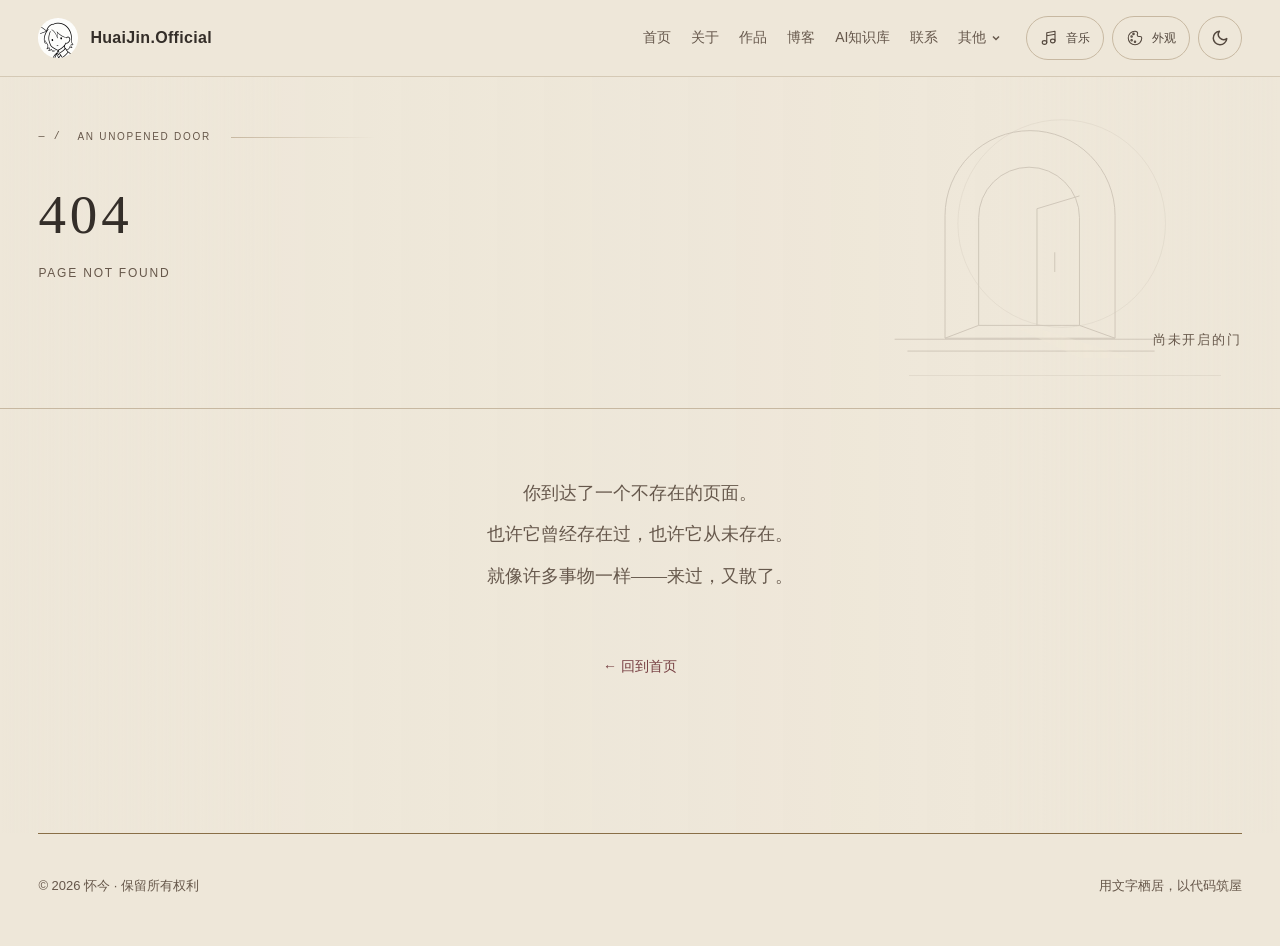
==== commit bee12ce0: "Publish frontend 20261125T012549709Z-52aba29d" ====
--- a/index.html
+++ b/index.html
@@ -27,8 +27,8 @@
       } catch (e) {}
     })()
   </script>
-  <script type="module" crossorigin src="/assets/index-Cc6ckkGn.js"></script>
-  <link rel="stylesheet" crossorigin href="/assets/index-KNawfE0j.css">
+  <script type="module" crossorigin src="/assets/index-B8Vbx7Lm.js"></script>
+  <link rel="stylesheet" crossorigin href="/assets/index-DjfXagdH.css">
 </head>
 <body>
   <div id="root"></div>
--- a/assets/index-DjfXagdH.css
+++ b/assets/index-DjfXagdH.css
@@ -0,0 +1 @@
+@layer tokens,base,layout,components,scenery,motion;@layer tokens{:root{--font-sans: -apple-system, BlinkMacSystemFont, "Segoe UI", "Microsoft YaHei", Roboto, "Helvetica Neue", Arial, sans-serif;--font-serif: Georgia, "Noto Serif CJK SC", "Source Han Serif SC", "Songti SC", "STSong", "SimSun", serif;--font-mono: "Cascadia Code", "SFMono-Regular", Consolas, monospace;--text-xs: .8125rem;--text-sm: .875rem;--text-base: 1rem;--text-body: clamp(1rem, .96rem + .2vw, 1.125rem);--text-lg: clamp(1.125rem, 1.04rem + .4vw, 1.375rem);--text-card: clamp(1.25rem, 1.15rem + .4vw, 1.5rem);--text-section: clamp(1.75rem, 1.38rem + 1.5vw, 2.5rem);--text-page: clamp(2.125rem, 1.5rem + 2.5vw, 3.75rem);--text-hero: clamp(3.25rem, 2rem + 5vw, 6rem);--leading-tight: 1.2;--leading-ui: 1.5;--leading-body: 1.85;--leading-reading: 1.95;--tracking-title: -.025em;--tracking-label: .1em;--space-1: .25rem;--space-2: .5rem;--space-3: .75rem;--space-4: 1rem;--space-5: 1.25rem;--space-6: 1.5rem;--space-8: 2rem;--space-10: 2.5rem;--space-12: 3rem;--space-16: 4rem;--space-20: 5rem;--space-section: clamp(3rem, 2rem + 4vw, 6rem);--gutter: clamp(1.25rem, .8rem + 2vw, 3rem);--layout-wide: 74rem;--layout-content: 60rem;--layout-reading: 48rem;--measure-prose: 44rem;--nav-height: 5.25rem;--tap-target: 2.75rem;--radius-sm: .375rem;--radius-md: .75rem;--radius-lg: 1.25rem;--radius-pill: 999px;--border-width: 1px;--duration-fast: .18s;--duration-normal: .28s;--duration-slow: .6s;--duration-reveal: .7s;--ease-standard: cubic-bezier(.2, .65, .3, 1);--ease-reveal: cubic-bezier(.16, 1, .3, 1);--z-scenery: 0;--z-content: 1;--z-nav: 30;--z-popover: 40;--z-floating: 50;--z-progress: 100;--z-skip: 110}}@layer tokens{:root{--bg: #ffffff;--bg-soft: #f4f6f8;--bg-soft-2: #eef1f4;--text: #1a1a2e;--text-2: #4a5060;--text-3: #5a6070;--text-light: #a8b5c4;--text-mute: #687384;--border: #e0e5eb;--accent: #536b85;--accent-soft: #a8b5c4;--overlay-rgb: 255, 255, 255;--highlight-rgb: 255, 255, 255;--shadow-rgb: 26, 26, 46;--stripe-a-rgb: 90, 112, 140;--stripe-b-rgb: 120, 152, 182;--glow-1-rgb: 125, 143, 163;--glow-2-rgb: 168, 181, 196;--veil-rgb: 255, 255, 255;--bg-soft-rgb: 244, 246, 248;--border-rgb: 224, 229, 235;--surface: #ffffff;--on-accent: #ffffff;--dot: #ffffff;--hero-surface: #f4f6f8;--hero-ink: #1a1a2e;--star-color: #ffffff;--star-muted: #a8b5c4;--flow-line: rgba(125, 143, 163, .28);--constellation-line: rgba(125, 143, 163, .14);--quote-accent: #927447;--focus-ring: #536b85;--selection-bg: #dce7f1;--selection-text: #1a1a2e;--header-surface: #f4f7fa;--header-ink: #1a1a2e;--header-muted: #4a5060;--header-trim: #b8b8b8;--page-edge-cool-opacity: .5;--page-edge-warm-opacity: .55;--shadow-soft: 0 6px 24px rgba(26, 26, 46, .045);--shadow-raised: 0 16px 40px rgba(26, 26, 46, .075);--noise: url("data:image/svg+xml,%3csvg%20xmlns='http://www.w3.org/2000/svg'%20width='200'%20height='200'%3e%3cfilter%20id='n'%3e%3cfeTurbulence%20type='fractalNoise'%20baseFrequency='0.9'%20numOctaves='2'%20stitchTiles='stitch'/%3e%3c/filter%3e%3crect%20width='100%25'%20height='100%25'%20filter='url(%23n)'%20opacity='0.03'/%3e%3c/svg%3e")}[data-theme=dark]{--bg: #181e27;--bg-soft: #1d2530;--bg-soft-2: #252f3d;--text: #e8eaed;--text-2: #bfc7d1;--text-3: #aab5c3;--text-light: #485769;--text-mute: #9aa7b8;--border: #344252;--accent: #a4b8d0;--accent-soft: #687d98;--overlay-rgb: 24, 30, 39;--highlight-rgb: 90, 106, 126;--shadow-rgb: 0, 0, 0;--stripe-a-rgb: 110, 116, 126;--stripe-b-rgb: 92, 98, 108;--glow-1-rgb: 143, 160, 180;--glow-2-rgb: 107, 119, 135;--veil-rgb: 24, 30, 39;--bg-soft-rgb: 29, 37, 48;--border-rgb: 52, 66, 82;--surface: #1d2530;--on-accent: #121316;--dot: #6b7280;--hero-surface: #171d27;--hero-ink: #f1f3f5;--star-color: #f2e7c9;--star-muted: #9eafc2;--flow-line: rgba(158, 175, 194, .34);--constellation-line: rgba(158, 175, 194, .2);--quote-accent: #d3b77f;--focus-ring: #a4b8d0;--selection-bg: #3b5069;--selection-text: #ffffff;--header-surface: #111a2a;--header-ink: #f1f3f5;--header-muted: #bfc7d1;--header-trim: #8f7846;--page-edge-cool-opacity: .5;--page-edge-warm-opacity: .55;--shadow-soft: 0 6px 24px rgba(0, 0, 0, .14);--shadow-raised: 0 16px 40px rgba(0, 0, 0, .22);--noise: url("data:image/svg+xml,%3csvg%20xmlns='http://www.w3.org/2000/svg'%20width='200'%20height='200'%3e%3cfilter%20id='n'%3e%3cfeTurbulence%20type='fractalNoise'%20baseFrequency='0.9'%20numOctaves='2'%20stitchTiles='stitch'/%3e%3c/filter%3e%3crect%20width='100%25'%20height='100%25'%20filter='url(%23n)'%20opacity='0.03'/%3e%3c/svg%3e")}}@layer tokens{.mist-page{--mist-paper: #f3f5f2;--mist-ink: #243e45;--mist-muted: #405a60;--mist-line: #bccbc8;--mist-sky: #e0e9e6;--mist-water: #c0d3d1;--mist-bank: #658d8a;--mist-fog-rgb: 244, 247, 239;--mist-moon: #f3efdc;--mist-cover-fog: #d9e2e3;--mist-cover-leaf: #e4e4d7;--mist-leaf: #78846c;--bg: var(--mist-paper);--overlay-rgb: 243, 245, 242;--border-rgb: 188, 203, 200;--text: var(--mist-ink);--text-2: #3f555b;--text-3: #4e6368;--text-mute: var(--mist-muted);--accent: #385b62;--accent-soft: #a4bbb7;--on-accent: #ffffff;--border: var(--mist-line);--surface: #f7f8f4;--bg-soft: #e9eeea;--bg-soft-2: #dce6e1;--quote-accent: #7a623e;--header-surface: var(--mist-sky);--header-ink: var(--mist-ink);--header-muted: var(--mist-muted);--focus-ring: #385b62;--hero-ink: var(--mist-ink);--selection-bg: #cbdeda;--selection-text: #243e45}[data-theme=dark] .mist-page{--mist-paper: #172a30;--mist-ink: #e2eae4;--mist-muted: #b6cbc8;--mist-line: #415f65;--mist-sky: #233e47;--mist-water: #30565b;--mist-bank: #638e90;--mist-fog-rgb: 127, 159, 158;--mist-moon: #ddd8ba;--mist-cover-fog: #30434c;--mist-cover-leaf: #3a453a;--mist-leaf: #aab994;--bg: var(--mist-paper);--overlay-rgb: 23, 42, 48;--border-rgb: 65, 95, 101;--text: var(--mist-ink);--text-2: #c1d3d0;--text-3: #b3c7c4;--text-mute: var(--mist-muted);--accent: #b9d2cb;--accent-soft: #688c8b;--on-accent: #172a30;--border: var(--mist-line);--surface: #1c3239;--bg-soft: #233b42;--bg-soft-2: #2b454c;--quote-accent: #d4bf96;--header-surface: var(--mist-sky);--header-ink: var(--mist-ink);--header-muted: var(--mist-muted);--focus-ring: #b9d2cb;--hero-ink: var(--mist-ink);--selection-bg: #456e73;--selection-text: #ffffff}}@layer tokens{.scene-stars{--mist-paper: #eef0f7;--mist-ink: #30364e;--mist-muted: #4d556f;--mist-line: #bcc4db;--mist-sky: #dde2f0;--mist-water: #cdd6e8;--mist-bank: #6a7698;--mist-fog-rgb: 221, 226, 240;--mist-moon: #f2e7ce;--mist-cover-fog: #e1e4f2;--mist-cover-leaf: #e9e4f1;--mist-leaf: #8583a3;--bg: var(--mist-paper);--overlay-rgb: 238, 240, 247;--border-rgb: 188, 196, 219;--text: var(--mist-ink);--text-2: #424a66;--text-3: #505b78;--text-mute: var(--mist-muted);--accent: #485482;--accent-soft: #a3aed2;--on-accent: #ffffff;--border: var(--mist-line);--surface: #f6f6fb;--bg-soft: #e5e8f3;--bg-soft-2: #d9dfee;--quote-accent: #785b40;--header-surface: var(--mist-sky);--header-ink: var(--mist-ink);--header-muted: var(--mist-muted);--focus-ring: #485482;--hero-ink: var(--mist-ink);--selection-bg: #cbd3ec;--selection-text: #30364e}[data-theme=dark] .scene-stars{--mist-paper: #151c32;--mist-ink: #e7eaf5;--mist-muted: #b8c4e0;--mist-line: #424f74;--mist-sky: #202b47;--mist-water: #2c3a56;--mist-bank: #8294bd;--mist-fog-rgb: 87, 107, 158;--mist-moon: #e7d7b0;--mist-cover-fog: #2d3553;--mist-cover-leaf: #383451;--mist-leaf: #b3a4cd;--bg: var(--mist-paper);--overlay-rgb: 21, 28, 50;--border-rgb: 66, 79, 116;--text: var(--mist-ink);--text-2: #ccd4e9;--text-3: #b9c4df;--text-mute: var(--mist-muted);--accent: #bec9ee;--accent-soft: #798bbd;--on-accent: #151c32;--border: var(--mist-line);--surface: #1b2540;--bg-soft: #232e4b;--bg-soft-2: #2b3855;--quote-accent: #e0cba6;--header-surface: var(--mist-sky);--header-ink: var(--mist-ink);--header-muted: var(--mist-muted);--focus-ring: #bec9ee;--hero-ink: var(--mist-ink);--selection-bg: #445581;--selection-text: #ffffff}}@layer tokens{.scene-grove{--mist-paper: #f6f2e8;--mist-ink: #354236;--mist-muted: #53604b;--mist-line: #c5ccb6;--mist-sky: #e9e8d8;--mist-water: #d9dfc9;--mist-bank: #7a8b63;--mist-fog-rgb: 246, 242, 232;--mist-moon: #f8e7bc;--mist-cover-fog: #e8e4d6;--mist-cover-leaf: #dde3cc;--mist-leaf: #78895e;--bg: var(--mist-paper);--overlay-rgb: 246, 242, 232;--border-rgb: 197, 204, 182;--text: var(--mist-ink);--text-2: #46543d;--text-3: #55614a;--text-mute: var(--mist-muted);--accent: #4c6043;--accent-soft: #b1bf92;--on-accent: #ffffff;--border: var(--mist-line);--surface: #faf7ef;--bg-soft: #eeeddf;--bg-soft-2: #e2e7d4;--quote-accent: #805b36;--header-surface: var(--mist-sky);--header-ink: var(--mist-ink);--header-muted: var(--mist-muted);--focus-ring: #4c6043;--hero-ink: var(--mist-ink);--selection-bg: #d5dfc3;--selection-text: #354236}[data-theme=dark] .scene-grove{--mist-paper: #232b24;--mist-ink: #e8ede0;--mist-muted: #c4ceb8;--mist-line: #52644a;--mist-sky: #313c31;--mist-water: #394a3a;--mist-bank: #91a479;--mist-fog-rgb: 100, 124, 82;--mist-moon: #e7d8ac;--mist-cover-fog: #3c4539;--mist-cover-leaf: #404b34;--mist-leaf: #aebe8d;--bg: var(--mist-paper);--overlay-rgb: 35, 43, 36;--border-rgb: 82, 100, 74;--text: var(--mist-ink);--text-2: #d6dfc8;--text-3: #c1ccaf;--text-mute: var(--mist-muted);--accent: #c4cfaa;--accent-soft: #869c6f;--on-accent: #232b24;--border: var(--mist-line);--surface: #2b352a;--bg-soft: #313e2e;--bg-soft-2: #3a4735;--quote-accent: #e0c398;--header-surface: var(--mist-sky);--header-ink: var(--mist-ink);--header-muted: var(--mist-muted);--focus-ring: #c4cfaa;--hero-ink: var(--mist-ink);--selection-bg: #52634b;--selection-text: #ffffff}}@layer tokens{.scene-mirror{--mist-paper: #f0eff2;--mist-ink: #403547;--mist-muted: #5d5062;--mist-line: #c7bacd;--mist-sky: #e5dfea;--mist-water: #d7cedd;--mist-bank: #908398;--mist-fog-rgb: 232, 223, 239;--mist-moon: #f4e6ef;--mist-cover-fog: #ded7e5;--mist-cover-leaf: #e6dce2;--mist-leaf: #a18e9d;--bg: var(--mist-paper);--overlay-rgb: 240, 239, 242;--border-rgb: 199, 186, 205;--text: var(--mist-ink);--text-2: #54425a;--text-3: #66556c;--text-mute: var(--mist-muted);--accent: #634c73;--accent-soft: #b4a0c1;--on-accent: #ffffff;--border: var(--mist-line);--surface: #f8f5f9;--bg-soft: #e9e1ee;--bg-soft-2: #dfd4e6;--quote-accent: #7a5368;--header-surface: var(--mist-sky);--header-ink: var(--mist-ink);--header-muted: var(--mist-muted);--focus-ring: #634c73;--hero-ink: var(--mist-ink);--selection-bg: #d7c8e3;--selection-text: #403547}[data-theme=dark] .scene-mirror{--mist-paper: #292331;--mist-ink: #ede5f1;--mist-muted: #d1bfd7;--mist-line: #65536f;--mist-sky: #3b3044;--mist-water: #493b50;--mist-bank: #a08cae;--mist-fog-rgb: 127, 100, 145;--mist-moon: #e5cedf;--mist-cover-fog: #3f3549;--mist-cover-leaf: #42384a;--mist-leaf: #c1a3b9;--bg: var(--mist-paper);--overlay-rgb: 41, 35, 49;--border-rgb: 101, 83, 111;--text: var(--mist-ink);--text-2: #dbcce3;--text-3: #cbb6d5;--text-mute: var(--mist-muted);--accent: #d0b8e1;--accent-soft: #9880aa;--on-accent: #292331;--border: var(--mist-line);--surface: #332a3d;--bg-soft: #3d3147;--bg-soft-2: #473951;--quote-accent: #ddb6cb;--header-surface: var(--mist-sky);--header-ink: var(--mist-ink);--header-muted: var(--mist-muted);--focus-ring: #d0b8e1;--hero-ink: var(--mist-ink);--selection-bg: #6a527f;--selection-text: #ffffff}}@layer tokens{.scene-ember{--mist-paper: #f7efe4;--mist-ink: #533b31;--mist-muted: #664b3a;--mist-line: #d3bda1;--mist-sky: #eee0cf;--mist-water: #e1ccaf;--mist-bank: #a78662;--mist-fog-rgb: 246, 223, 187;--mist-moon: #f7d19a;--mist-cover-fog: #eadbcd;--mist-cover-leaf: #e6d8bd;--mist-leaf: #a48a5e;--bg: var(--mist-paper);--overlay-rgb: 247, 239, 228;--border-rgb: 211, 189, 161;--text: var(--mist-ink);--text-2: #634737;--text-3: #70513e;--text-mute: var(--mist-muted);--accent: #805035;--accent-soft: #c39a70;--on-accent: #ffffff;--border: var(--mist-line);--surface: #fcf5eb;--bg-soft: #f0e4d3;--bg-soft-2: #e8d8c0;--quote-accent: #825230;--header-surface: var(--mist-sky);--header-ink: var(--mist-ink);--header-muted: var(--mist-muted);--focus-ring: #805035;--hero-ink: var(--mist-ink);--selection-bg: #e8cbaa;--selection-text: #533b31}[data-theme=dark] .scene-ember{--mist-paper: #302221;--mist-ink: #f4e6d8;--mist-muted: #dec0a9;--mist-line: #755740;--mist-sky: #44312c;--mist-water: #574032;--mist-bank: #b58e65;--mist-fog-rgb: 139, 93, 51;--mist-moon: #ecc17e;--mist-cover-fog: #4a3531;--mist-cover-leaf: #46352b;--mist-leaf: #c6a271;--bg: var(--mist-paper);--overlay-rgb: 48, 34, 33;--border-rgb: 117, 87, 64;--text: var(--mist-ink);--text-2: #e6ceb7;--text-3: #d9b99d;--text-mute: var(--mist-muted);--accent: #e4bd8e;--accent-soft: #b38859;--on-accent: #302221;--border: var(--mist-line);--surface: #3b2b26;--bg-soft: #443229;--bg-soft-2: #513b2d;--quote-accent: #e5bc83;--header-surface: var(--mist-sky);--header-ink: var(--mist-ink);--header-muted: var(--mist-muted);--focus-ring: #e4bd8e;--hero-ink: var(--mist-ink);--selection-bg: #785c43;--selection-text: #ffffff}}@layer base{*,*:before,*:after{box-sizing:border-box}*{margin:0;padding:0}html{color-scheme:light;scroll-behavior:smooth;scroll-padding-top:calc(var(--nav-height) + var(--space-4));-webkit-text-size-adjust:100%}html[data-theme=dark]{color-scheme:dark}body{min-width:280px;font-family:var(--font-sans);font-size:var(--text-base);line-height:var(--leading-body);color:var(--text);background-color:var(--bg);-webkit-font-smoothing:antialiased}#root{min-height:100vh;isolation:isolate}main{display:block;position:relative;z-index:var(--z-content)}main:focus{outline:none}button,input,textarea,select{font:inherit}button{color:inherit;cursor:pointer}button:disabled{cursor:not-allowed}input,textarea{min-width:0}img,svg,video{max-width:100%}img,video{height:auto}a{color:var(--accent);text-underline-offset:.25em}a,button{-webkit-tap-highlight-color:transparent}:focus-visible{outline:2px solid var(--focus-ring);outline-offset:4px}::selection{color:var(--selection-text);background:var(--selection-bg)}.serif{font-family:var(--font-serif)}.sr-only{position:absolute;width:1px;height:1px;padding:0;margin:-1px;overflow:hidden;clip:rect(0,0,0,0);white-space:nowrap;border:0}.skip-link{position:fixed;top:var(--space-3);left:var(--gutter);z-index:var(--z-skip);padding:var(--space-3) var(--space-5);border-radius:var(--radius-md);color:var(--on-accent);background:var(--accent);transform:translateY(-180%);text-decoration:none}.skip-link:focus{transform:translateY(0)}}@layer layout{.container{width:100%;max-width:var(--layout-content);margin-inline:auto;padding-inline:var(--gutter);position:relative;z-index:var(--z-content);min-width:0}.container--wide{max-width:var(--layout-wide)}.container--reading{max-width:var(--layout-reading)}.reading-shell{padding-block:var(--space-10) var(--space-16)}.page-header{width:100%;position:relative;isolation:isolate;overflow:hidden;padding-block:calc(var(--nav-height) + var(--space-16)) var(--space-12)}.page-title{max-width:22ch;font-size:var(--text-page);line-height:1.3;font-weight:700;letter-spacing:var(--tracking-title);margin-bottom:var(--space-3);overflow-wrap:anywhere}.page-subtitle{font-size:var(--text-sm);letter-spacing:var(--tracking-label);margin-bottom:var(--space-5)}section{padding-block:var(--space-section)}.sub-page section{padding-block:var(--space-12)}section h2{font-size:var(--text-section);line-height:var(--leading-tight);font-weight:600;letter-spacing:var(--tracking-title);margin-bottom:var(--space-3);padding-left:var(--space-5);position:relative}section h2:before{content:"";position:absolute;left:0;top:.15em;bottom:.15em;width:3px;border-radius:var(--radius-pill);background:var(--accent)}.section-sub,.sub-sub{font-size:var(--text-xs);line-height:var(--leading-ui);color:var(--text-mute);letter-spacing:var(--tracking-label);margin-bottom:var(--space-8)}.sub-title{font-size:var(--text-card);font-weight:600;margin-bottom:var(--space-2)}.about-text,.contact-intro{max-width:var(--measure-prose)}.work-grid{display:grid;grid-template-columns:minmax(0,1fr);gap:var(--space-6)}.info-grid{display:grid;grid-template-columns:repeat(2,minmax(0,1fr));gap:var(--space-4)}.home-content>section+section{border-top:1px solid var(--border)}.page-return{margin-top:var(--space-10)}.page-empty{padding-block:calc(var(--nav-height) + var(--space-16)) var(--space-20);text-align:center}.page-empty .back-link{margin-top:var(--space-5)}.page-empty .page-title{margin-inline:auto}.chat-shell{padding-block:var(--space-8) var(--space-16)}.section-separated{margin-top:var(--space-12)}.site-footer{position:relative;z-index:var(--z-content)}@media (min-width: 800px){.container--wide .work-grid{grid-template-columns:repeat(2,minmax(0,1fr))}}@media (min-width: 1100px){.home-content #blog .work-grid{grid-template-columns:repeat(3,minmax(0,1fr))}}@media (max-width: 600px){.info-grid{grid-template-columns:minmax(0,1fr)}.page-header{padding-block:calc(var(--nav-height) + var(--space-10)) var(--space-10)}.reading-shell{padding-top:var(--space-8)}}}@layer components{.nav{position:fixed;inset:0 0 auto;z-index:var(--z-nav);padding-block:var(--space-4);background:rgba(var(--overlay-rgb),.9);-webkit-backdrop-filter:blur(16px);backdrop-filter:blur(16px);border-bottom:1px solid rgba(var(--border-rgb),.65);box-shadow:inset 0 1px rgba(var(--highlight-rgb),.5);transition:padding var(--duration-normal),box-shadow var(--duration-normal)}.nav.scrolled{padding-block:var(--space-3);box-shadow:var(--shadow-soft)}.nav .container{display:flex;align-items:center;gap:var(--space-6)}.nav-logo{display:flex;align-items:center;gap:var(--space-3);text-decoration:none;flex-shrink:0}.nav-logo-img{width:40px;height:40px;object-fit:cover;border-radius:var(--radius-pill)}.nav-logo-text{color:var(--text);font-size:var(--text-base);font-weight:700;letter-spacing:.02em}.nav-panel{margin-left:auto}.nav-links{display:flex;align-items:center;gap:var(--space-5);list-style:none}.nav-links>li{min-width:0}.nav-links a,.nav-dropdown-trigger{display:inline-flex;align-items:center;min-height:var(--tap-target);position:relative;color:var(--text-3);text-decoration:none;font-size:var(--text-sm);white-space:nowrap;transition:color var(--duration-fast)}.nav-links>li>a:after{content:"";position:absolute;left:0;right:0;bottom:5px;height:1px;background:var(--accent);transform:scaleX(0);transform-origin:left;transition:transform var(--duration-normal) var(--ease-standard)}.nav-links a:hover,.nav-links a[aria-current=page],.nav-dropdown-trigger:hover,.nav-dropdown-trigger.active{color:var(--text)}.nav-links>li>a:hover:after,.nav-links>li>a[aria-current=page]:after{transform:scaleX(1)}.nav-dropdown{position:relative}.nav-dropdown-trigger{gap:var(--space-1);background:transparent;border:0}.nav-dropdown-trigger svg{width:12px;height:12px;transition:transform var(--duration-fast)}.nav-dropdown-trigger[aria-expanded=true] svg{transform:rotate(180deg)}.nav-dropdown-menu{position:absolute;top:100%;right:0;z-index:var(--z-popover);min-width:160px;padding:var(--space-2);list-style:none;border:1px solid var(--border);border-radius:var(--radius-md);background:var(--surface);box-shadow:var(--shadow-raised)}.nav-dropdown-menu a{display:flex;padding-inline:var(--space-3);border-radius:var(--radius-sm)}.nav-dropdown-menu a:hover,.nav-dropdown-menu a:focus-visible{background:var(--bg-soft)}.nav-actions{display:flex;align-items:center;gap:var(--space-2)}.theme-toggle,.nav-menu-toggle{display:inline-flex;align-items:center;justify-content:center;width:var(--tap-target);height:var(--tap-target);flex-shrink:0;border-radius:var(--radius-pill);border:1px solid var(--border);background:transparent;color:var(--text-2);transition:color var(--duration-fast),background var(--duration-fast),border-color var(--duration-fast)}.theme-toggle:hover,.nav-menu-toggle:hover{color:var(--text);border-color:var(--accent);background:var(--bg-soft)}.nav-menu-toggle{display:none}@media (max-width: 959px){.nav .container{gap:var(--space-3)}.nav-actions{margin-left:auto}.nav-menu-toggle{display:inline-flex}.nav-panel{display:none;position:absolute;top:calc(100% + var(--space-4));left:var(--gutter);right:var(--gutter);max-height:calc(100dvh - var(--nav-height) - var(--space-8));overflow-y:auto;padding:var(--space-3);border:1px solid var(--border);border-radius:var(--radius-lg);background:var(--surface);box-shadow:var(--shadow-raised)}.nav.is-open .nav-panel{display:block}.nav-links{display:grid;grid-template-columns:repeat(2,minmax(0,1fr));gap:var(--space-2)}.nav-links>li>a,.nav-dropdown-trigger{width:100%;padding:var(--space-2) var(--space-3);border-radius:var(--radius-sm)}.nav-links>li>a:hover,.nav-links>li>a[aria-current=page]{background:var(--bg-soft)}.nav-links>li>a:after{display:none}.nav-dropdown{grid-column:1 / -1;border-top:1px solid var(--border);padding-top:var(--space-2)}.nav-dropdown-trigger{justify-content:space-between}.nav-dropdown-menu{position:static;box-shadow:none;border:0;padding:0;display:grid;grid-template-columns:repeat(2,minmax(0,1fr))}}@media (max-width: 359px){.nav-logo{gap:var(--space-2)}.nav-logo-img{width:32px;height:32px}.nav-logo-text{font-size:var(--text-sm)}}}@layer components{.hero{min-height:100vh;min-height:100svh;padding-block:calc(var(--nav-height) + var(--space-12)) var(--space-20);display:flex;align-items:center;position:relative;isolation:isolate;overflow:hidden;color:var(--hero-ink)}.hero-content{position:relative;z-index:var(--z-content)}.hero h1{font-size:var(--text-hero);line-height:var(--leading-tight);letter-spacing:var(--tracking-title);margin-bottom:var(--space-6)}.hero .tagline{font-size:var(--text-lg);color:var(--text-2);max-width:min(35rem,55%);min-height:3em}.typed-text{border-right:2px solid var(--accent);padding-right:2px}.hero-meta{display:flex;gap:var(--space-6);flex-wrap:wrap;margin-top:var(--space-10)}.hero-meta span{display:inline-flex;align-items:center;gap:var(--space-2);font-size:var(--text-sm);color:var(--text-mute)}.hero-meta span:before{content:"";width:6px;height:6px;border-radius:var(--radius-pill);background:var(--accent-soft)}.hero-portrait{position:absolute;right:max(var(--gutter),calc((100% - var(--layout-wide)) / 2));top:50%;transform:translateY(-50%);width:clamp(18rem,34vw,31.25rem);aspect-ratio:1;border-radius:var(--radius-pill);background-position:center;background-size:cover;pointer-events:none;z-index:var(--z-scenery);transition:opacity 1.5s ease-in-out}.particle{--particle-x: 50%;--particle-size: 10px;--particle-duration: 18s;--particle-delay: 0s;position:absolute;left:var(--particle-x);width:var(--particle-size);height:var(--particle-size);border-radius:var(--radius-pill);background:var(--dot);pointer-events:none;z-index:var(--z-scenery)}.scroll-hint{position:absolute;bottom:var(--space-8);left:50%;transform:translate(-50%);color:var(--text-mute);font-size:var(--text-xs);letter-spacing:var(--tracking-label)}@media (max-width: 959px){.hero-portrait{right:-4rem;width:24rem}.hero .tagline{max-width:65%}}@media (max-width: 600px){.hero-portrait,.particle{display:none}.hero .tagline{max-width:100%}.hero-meta{gap:var(--space-3) var(--space-5)}}}@layer components{.about-text p{color:var(--text-2);font-size:var(--text-body);margin-bottom:var(--space-5)}.about-quote{max-width:var(--measure-prose);margin-block:var(--space-8) var(--space-2);padding:var(--space-6) var(--space-8);background:var(--bg-soft);background-image:var(--noise);border-left:3px solid var(--quote-accent);border-radius:0 var(--radius-md) var(--radius-md) 0;position:relative;transition:opacity var(--duration-normal)}.about-quote:before{content:"“";position:absolute;left:10px;top:4px;font-family:var(--font-serif);font-size:2.5rem;line-height:1;color:var(--quote-accent)}.about-quote.quote-fade-out{opacity:0}.about-quote p{font-size:var(--text-lg);color:var(--text-2);font-style:italic}.about-quote .cite{display:block;margin-top:var(--space-3);font-size:var(--text-xs);color:var(--text-mute);font-style:normal}.about-info,.about-psych,.musings-sub{margin-top:var(--space-12);padding-top:var(--space-8);border-top:1px solid var(--border)}.info-item{padding:var(--space-5);display:flex;flex-direction:column;gap:var(--space-1);background:var(--bg-soft);background-image:var(--noise);border:1px solid var(--border);border-radius:var(--radius-md);min-width:0}.info-label{font-size:var(--text-xs);color:var(--accent);letter-spacing:.05em}.info-value{font-size:var(--text-base);color:var(--text-2);overflow-wrap:anywhere}.work-item{display:block;min-width:0;padding:clamp(1.25rem,1rem + 1vw,2rem);position:relative;text-align:left;color:inherit;text-decoration:none;background:var(--surface);border:1px solid var(--border);border-left:3px solid var(--accent-soft);border-radius:var(--radius-md);transition:transform var(--duration-normal) var(--ease-standard),box-shadow var(--duration-normal),border-color var(--duration-normal)}.work-item:hover{transform:translateY(-4px);border-color:var(--accent-soft);border-left-color:var(--accent);box-shadow:var(--shadow-raised)}.work-head{display:flex;align-items:baseline;justify-content:space-between;flex-wrap:wrap;gap:var(--space-2);margin-bottom:var(--space-3)}.work-item h3{font-size:var(--text-card);line-height:1.4;font-weight:600;overflow-wrap:anywhere}.work-item .date{font-size:var(--text-xs);color:var(--text-mute);font-variant-numeric:tabular-nums}.tag{display:inline-flex;align-items:center;padding:3px 10px;border:1px solid var(--border);border-radius:var(--radius-pill);font-size:var(--text-xs);line-height:var(--leading-ui);color:var(--accent);background:var(--bg-soft)}.work-item .tag{margin-bottom:var(--space-3);transition:background var(--duration-fast),color var(--duration-fast)}.work-item:hover .tag{color:var(--on-accent);background:var(--accent);border-color:var(--accent)}.work-item p{font-size:var(--text-base);color:var(--text-3);overflow-wrap:anywhere}.work-item-empty{text-align:center;cursor:default}.work-item-empty:hover{transform:none;box-shadow:none;border-color:var(--border)}.empty-state{color:var(--text-mute);grid-column:1 / -1}.musing-item{padding-block:var(--space-5);border-bottom:1px dashed var(--border)}.musing-item:last-child{border-bottom:0}.musing-item p{color:var(--text-2);font-size:var(--text-body)}.musing-date{font-size:var(--text-xs);color:var(--text-mute);margin-bottom:var(--space-2)}.contact-intro{font-size:var(--text-body);color:var(--text-3);margin-bottom:var(--space-8)}.contact-links{display:flex;flex-wrap:wrap;gap:var(--space-4)}.contact-links a{display:inline-flex;align-items:center;gap:var(--space-2);min-height:var(--tap-target);max-width:100%;padding:var(--space-3) var(--space-5);color:var(--text);text-decoration:none;border:1px solid var(--border);border-radius:var(--radius-md);overflow-wrap:anywhere;transition:border-color var(--duration-fast),background var(--duration-fast),transform var(--duration-fast)}.contact-links a:hover{border-color:var(--accent);background:var(--bg-soft);transform:translateY(-2px)}.contact-links a:before{content:"";width:6px;height:6px;flex-shrink:0;border-radius:var(--radius-pill);background:var(--accent-soft)}.view-more,.back-link{display:inline-flex;align-items:center;min-height:var(--tap-target);color:var(--accent);font-size:var(--text-sm);text-decoration:none;transition:color var(--duration-fast),transform var(--duration-fast)}.view-more{margin-top:var(--space-6)}.view-more:hover{transform:translate(4px)}.view-more:hover,.back-link:hover{color:var(--text)}.archive-back{display:flex;background:transparent;border:0;margin-bottom:var(--space-6)}.archive-heading{margin-bottom:var(--space-5)}.wiki-search-input{width:100%;min-height:var(--tap-target);padding:var(--space-3) var(--space-4);margin-bottom:var(--space-8);border:1px solid var(--border);border-bottom:2px solid var(--accent-soft);border-radius:var(--radius-md);font-size:var(--text-base);color:var(--text);background:var(--surface);transition:border-color var(--duration-fast),box-shadow var(--duration-fast)}.wiki-search-input:focus{border-color:var(--accent)}.wiki-search-input::placeholder{color:var(--text-mute)}.work-item .search-evidence{font-size:var(--text-sm);line-height:var(--leading-body);margin-top:var(--space-2)}.rss-subscribe{display:flex;align-items:center;flex-wrap:wrap;gap:var(--space-3);max-width:var(--measure-prose);margin-block:var(--space-6);padding:var(--space-5);background:var(--bg-soft);border:1px solid var(--border);border-radius:var(--radius-md)}.rss-subscribe code{flex:1 1 12rem;min-width:0;font-family:var(--font-mono);font-size:var(--text-sm);color:var(--text-2);overflow-wrap:anywhere}.button{display:inline-flex;align-items:center;justify-content:center;min-height:var(--tap-target);padding:var(--space-2) var(--space-5);border:1px solid var(--accent);border-radius:var(--radius-md);color:var(--accent);background:var(--surface);font-size:var(--text-sm);white-space:nowrap;transition:color var(--duration-fast),background var(--duration-fast)}.button:hover,.button.is-success{color:var(--on-accent);background:var(--accent)}.site-footer{padding-block:var(--space-10) var(--space-12);border-top:1px solid var(--border);font-size:var(--text-xs);color:var(--text-mute);display:flex;justify-content:space-between;flex-wrap:wrap;gap:var(--space-3)}.site-footer a{color:inherit;text-decoration:none}.site-footer a:hover{color:var(--text)}.progress-bar{position:fixed;inset:0 auto auto 0;height:2px;background:var(--accent);z-index:var(--z-progress);transition:width .1s linear}.back-to-top{position:fixed;bottom:max(var(--space-6),env(safe-area-inset-bottom));right:var(--space-6);width:var(--tap-target);height:var(--tap-target);border-radius:var(--radius-pill);border:1px solid var(--border);color:var(--accent);background:rgba(var(--overlay-rgb),.95);-webkit-backdrop-filter:blur(8px);backdrop-filter:blur(8px);box-shadow:var(--shadow-soft);font-size:var(--text-lg);z-index:var(--z-floating);transition:transform var(--duration-fast),border-color var(--duration-fast)}.back-to-top:hover{border-color:var(--accent);transform:translateY(-3px)}@media (max-width: 600px){.contact-links{flex-direction:column;align-items:flex-start}.back-to-top{right:var(--space-4)}}}@layer components{.markdown-body{color:var(--text-2);font-size:var(--text-body);line-height:var(--leading-reading);overflow-wrap:anywhere}.markdown-body>:first-child{margin-top:0}.markdown-body p{margin-bottom:var(--space-6)}.markdown-body p:first-of-type:first-letter{font-family:var(--font-serif);font-size:2.6em;font-weight:700;float:left;line-height:1;margin:5px 8px 0 0;color:var(--accent)}.markdown-body h1,.markdown-body h2,.markdown-body h3,.markdown-body h4{font-family:var(--font-serif);color:var(--text);line-height:1.5;scroll-margin-top:calc(var(--nav-height) + var(--space-5))}.markdown-body h1,.markdown-body h2{font-size:var(--text-card);margin-block:var(--space-10) var(--space-4);padding-bottom:var(--space-3);border-bottom:1px solid var(--border)}.markdown-body h3,.markdown-body h4{font-size:var(--text-lg);margin-block:var(--space-8) var(--space-3)}.markdown-body blockquote{position:relative;margin-block:var(--space-8);padding:var(--space-5) var(--space-6) var(--space-5) var(--space-12);color:var(--text-2);background:var(--bg-soft);border-left:3px solid var(--quote-accent);border-radius:0 var(--radius-md) var(--radius-md) 0;font-style:italic}.markdown-body blockquote:before{content:"“";position:absolute;left:14px;top:8px;font-family:var(--font-serif);font-size:2.5rem;line-height:1;color:var(--quote-accent)}.markdown-body blockquote p:last-child{margin-bottom:0}.markdown-body blockquote p:first-of-type:first-letter{float:none;font:inherit;color:inherit;margin:0}.markdown-body ul,.markdown-body ol{margin:var(--space-3) 0 var(--space-6) var(--space-6)}.markdown-body li{margin-bottom:var(--space-2)}.markdown-body li>p{margin-bottom:var(--space-2)}.markdown-body a{color:var(--accent)}.markdown-body img,.markdown-body video{display:block;max-width:100%;margin-block:var(--space-6);border-radius:var(--radius-sm)}.markdown-body hr{margin-block:var(--space-10);border:0;border-top:1px solid var(--border)}.markdown-body pre{max-width:100%;overflow-x:auto;margin-block:var(--space-6);padding:var(--space-5);border:1px solid var(--border);border-radius:var(--radius-md);background:var(--bg-soft);white-space:pre}.markdown-body code{font-family:var(--font-mono);font-size:.875em;padding:2px 6px;border-radius:var(--radius-sm);background:var(--bg-soft)}.markdown-body pre code{padding:0;background:transparent}.markdown-body table{display:block;max-width:100%;width:100%;overflow-x:auto;border-collapse:collapse;margin-block:var(--space-6);font-size:var(--text-sm)}.markdown-body th,.markdown-body td{padding:var(--space-3) var(--space-4);border:1px solid var(--border);text-align:left;min-width:6rem}.markdown-body th{background:var(--bg-soft);color:var(--text);font-weight:600}.markdown-body tr:nth-child(2n) td{background:var(--bg-soft)}.markdown-body .wikilink{color:var(--accent);text-decoration:none;border-bottom:1px dashed var(--accent-soft);transition:color var(--duration-fast),border-color var(--duration-fast)}.markdown-body .wikilink:hover{color:var(--text);border-bottom-color:var(--text)}.wikilink-broken{color:var(--text-mute);text-decoration:line-through;cursor:default}.post-nav{display:grid;grid-template-columns:repeat(2,minmax(0,1fr));gap:var(--space-5);margin-top:var(--space-12);padding-top:var(--space-8);border-top:1px solid var(--border)}.post-nav-item{display:flex;flex-direction:column;gap:var(--space-2);min-width:0;padding:var(--space-5);text-decoration:none;border:1px solid var(--border);border-radius:var(--radius-md);background:var(--surface);transition:border-color var(--duration-fast),transform var(--duration-fast);overflow-wrap:anywhere}.post-nav-item:hover{border-color:var(--accent-soft);transform:translateY(-2px)}.post-nav-next{text-align:right;grid-column:2}.post-nav-label{color:var(--text-mute);font-size:var(--text-xs)}.post-nav-title{color:var(--text);font-size:var(--text-base)}.work-backlinks{margin-top:var(--space-12);padding-top:var(--space-8);border-top:1px solid var(--border)}.work-backlinks-title{font-size:var(--text-sm);color:var(--text-mute);margin-bottom:var(--space-4)}.work-backlinks-list{display:flex;flex-wrap:wrap;gap:var(--space-3)}.not-found-copy{color:var(--text-3);font-size:var(--text-body);margin-bottom:var(--space-6)}@media (max-width: 600px){.post-nav{grid-template-columns:minmax(0,1fr)}.post-nav-next{grid-column:auto}.markdown-body blockquote{padding-right:var(--space-4)}}}@layer components{.comments{min-width:0;margin-top:var(--space-12);padding-top:var(--space-8);border-top:1px solid var(--border);scroll-margin-top:calc(var(--nav-height) + var(--space-5))}.comments h2{margin-bottom:var(--space-3);color:var(--text);font-size:var(--text-card)}.comments-note,.comments-fallback{color:var(--text-mute);font-size:var(--text-sm);line-height:var(--leading-body);overflow-wrap:anywhere}.comments-fallback{margin-bottom:var(--space-6)}.comments-fallback a,.comments-retry{color:var(--accent);text-underline-offset:.2em}.comments-retry{min-height:var(--tap-target);padding:0 var(--space-2);border:0;background:transparent;font:inherit;text-decoration:underline;cursor:pointer}.comments giscus-widget{display:block;width:100%}}@layer components{.ai-chat-box{display:flex;flex-direction:column;gap:var(--space-5);max-height:60vh;max-height:60svh;overflow-y:auto;scrollbar-gutter:stable;padding:var(--space-6);border:1px solid var(--border);border-radius:var(--radius-lg);background:var(--bg-soft);margin-bottom:var(--space-4)}.ai-msg{display:flex;gap:var(--space-3);max-width:85%;min-width:0}.ai-msg-user{align-self:flex-end;flex-direction:row-reverse}.ai-msg-ai{align-self:flex-start}.ai-msg-label{display:flex;align-items:center;justify-content:center;flex-shrink:0;width:32px;height:32px;border-radius:var(--radius-pill);font-size:var(--text-xs);font-weight:600}.ai-msg-user .ai-msg-label{color:var(--on-accent);background:var(--accent)}.ai-msg-ai .ai-msg-label{color:var(--text);background:var(--bg-soft-2);border:1px solid var(--border)}.ai-msg-text{min-width:0;padding:var(--space-3) var(--space-4);font-size:var(--text-base);line-height:var(--leading-body);border-radius:var(--radius-md);white-space:pre-wrap;overflow-wrap:anywhere}.ai-msg-user .ai-msg-text{color:var(--on-accent);background:var(--accent);border-bottom-right-radius:var(--radius-sm)}.ai-msg-ai .ai-msg-text{color:var(--text-2);background:var(--surface);border:1px solid var(--border);border-bottom-left-radius:var(--radius-sm)}.ai-thinking{color:var(--text-mute);font-style:italic}.ai-answer{--answer-duration: 1.1s;position:relative;padding-left:1.7rem}.ai-msg-ai .ai-answer,.edition-site .ai-msg-ai .ai-answer{padding-left:1.7rem}.ai-answer-copy{display:block}.ai-answer-rail{position:absolute;left:.6rem;top:1rem;bottom:1rem;width:1px;background:linear-gradient(var(--accent-soft),var(--accent));transform:scaleY(1);transform-origin:top;pointer-events:none}.ai-answer-nib{position:absolute;left:.6rem;top:calc(100% - 1rem);width:5px;height:5px;border-radius:50%;background:var(--accent);box-shadow:0 0 0 3px rgba(var(--overlay-rgb),.55);transform:translate(-50%,-50%);pointer-events:none}.ai-input-row{display:flex;gap:var(--space-3)}.ai-input{flex:1;width:100%;min-width:0;min-height:var(--tap-target);padding:var(--space-3) var(--space-4);border:1px solid var(--border);border-radius:var(--radius-md);font-size:var(--text-base);color:var(--text);background:var(--surface);transition:border-color var(--duration-fast)}.ai-input:focus{border-color:var(--accent)}.ai-input::placeholder{color:var(--text-mute)}.ai-send-btn{flex-shrink:0;min-height:var(--tap-target);padding:var(--space-3) var(--space-5);border:0;border-radius:var(--radius-md);font-size:var(--text-base);color:var(--on-accent);background:var(--accent);transition:opacity var(--duration-fast)}.ai-send-btn:hover:not(:disabled){opacity:.85}.ai-send-btn:disabled{opacity:.4}@media (max-width: 600px){.ai-chat-box{padding:var(--space-4)}.ai-msg{max-width:100%;gap:var(--space-2)}.ai-msg-label{width:28px;height:28px}}}@layer motion{.ai-msg{animation:ai-message-in .42s var(--ease-reveal) backwards}.ai-answer.is-revealing .ai-answer-copy{animation:ai-answer-unfold var(--answer-duration) var(--ease-standard) backwards}.ai-answer.is-revealing .ai-answer-rail{animation:ai-answer-rail var(--answer-duration) var(--ease-standard) backwards}.ai-answer.is-revealing .ai-answer-nib{animation:ai-answer-nib var(--answer-duration) var(--ease-standard) backwards}.ai-answer.is-revealed .ai-answer-rail,.ai-answer.is-revealed .ai-answer-nib{opacity:0;transition:opacity .6s .15s ease}.ai-answer.is-soft.is-revealing .ai-answer-copy{animation-name:ai-answer-fade}@keyframes ai-message-in{0%{opacity:0;transform:translateY(6px)}to{opacity:1;transform:none}}@keyframes ai-answer-unfold{0%{opacity:.35;clip-path:inset(0 0 100% 0)}to{opacity:1;clip-path:inset(0 0 0 0)}}@keyframes ai-answer-fade{0%{opacity:.35}to{opacity:1}}@keyframes ai-answer-rail{0%{transform:scaleY(0)}to{transform:scaleY(1)}}@keyframes ai-answer-nib{0%{top:1rem;opacity:0}6%{opacity:1}to{top:calc(100% - 1rem);opacity:1}}html[data-motion=soft] .ai-msg{animation-duration:.24s}@media (prefers-reduced-motion: reduce){.ai-answer-copy{clip-path:none}}}@layer scenery{body{background-image:repeating-linear-gradient(45deg,transparent 0 19px,rgba(var(--stripe-a-rgb),.12) 19px 21px,transparent 21px 34px,rgba(var(--stripe-b-rgb),.1) 34px 36px,transparent 36px 80px),linear-gradient(180deg,rgba(var(--bg-soft-rgb),.5),transparent 280px)}#root{background:linear-gradient(90deg,rgba(var(--veil-rgb),.5),rgba(var(--veil-rgb),.9) 30%,rgba(var(--veil-rgb),.9) 70%,rgba(var(--veil-rgb),.5))}.site-scenery{position:fixed;top:0;right:0;bottom:0;left:0;overflow:hidden;pointer-events:none;z-index:var(--z-scenery)}.hero{background-color:var(--hero-surface);background-image:var(--noise),repeating-linear-gradient(45deg,transparent 0 39px,rgba(var(--stripe-a-rgb),.045) 40px,transparent 42px 92px)}.hero:before,.hero:after{content:"";position:absolute;pointer-events:none;z-index:var(--z-scenery);border-radius:var(--radius-pill)}.hero:before{top:-120px;right:-120px;width:360px;height:360px;background:radial-gradient(circle,rgba(var(--glow-1-rgb),.1),transparent 70%)}.hero:after{bottom:-80px;left:-80px;width:280px;height:280px;background:radial-gradient(circle,rgba(var(--glow-2-rgb),.12),transparent 70%)}.page-header{--header-trim-height: 6px;color:var(--header-ink);background-color:var(--header-surface);background-image:linear-gradient(var(--header-trim),var(--header-trim)),url(/assets/day-mountains-Dh6NkSVf.svg);background-position:center bottom;background-repeat:no-repeat;background-size:100% var(--header-trim-height),max(760px,100%) 100%}.page-header .page-subtitle,.page-header .back-link{color:var(--header-muted)}.page-header .back-link:hover{color:var(--header-ink)}[data-theme=dark] body{background:radial-gradient(ellipse 56vw 78vh at -8vw 42vh,rgba(116,158,176,var(--page-edge-cool-opacity)),transparent 80%),radial-gradient(ellipse 52vw 74vh at 108vw 64vh,rgba(180,169,144,var(--page-edge-warm-opacity)),transparent 80%),radial-gradient(ellipse 70% 28% at 50% 0%,rgba(73,105,145,.16),transparent 74%),repeating-linear-gradient(45deg,transparent 0 39px,rgba(114,139,172,.06) 40px,transparent 42px 92px),var(--bg);background-attachment:fixed,fixed,scroll,scroll}[data-theme=dark] #root{background:transparent}[data-theme=dark] .site-scenery:before,[data-theme=dark] .site-scenery:after{content:"";position:absolute;top:-18vh;right:-12vw;bottom:-18vh;left:-12vw}[data-theme=dark] .site-scenery:before{background:radial-gradient(circle at 9% 18%,rgba(242,231,201,.86) 0 1px,transparent 2px),radial-gradient(circle at 18% 72%,rgba(169,199,232,.7) 0 1px,transparent 2px),radial-gradient(circle at 91% 28%,rgba(238,218,178,.72) 0 1px,transparent 2px),radial-gradient(circle at 82% 84%,rgba(177,158,226,.62) 0 1px,transparent 2px),radial-gradient(ellipse 24% 70% at 2% 52%,rgba(112,166,226,.12),transparent 68%);background-size:230px 230px,310px 310px,270px 270px,360px 360px,auto;opacity:.72}[data-theme=dark] .site-scenery:after{background:radial-gradient(ellipse 14% 72% at 0% 50%,rgba(106,168,235,.16),transparent 72%),radial-gradient(ellipse 12% 68% at 100% 34%,rgba(170,125,218,.15),transparent 72%),linear-gradient(112deg,transparent 20%,rgba(132,176,230,.08) 43%,rgba(202,180,238,.07) 50%,transparent 64%);transform:rotate(-7deg) scale(1.12);opacity:.8}[data-theme=dark] .hero{background-image:radial-gradient(circle at 76% 20%,rgba(242,231,201,.48) 0 1px,transparent 2px),radial-gradient(circle at 84% 62%,rgba(158,175,194,.36) 0 1px,transparent 2px),var(--noise);background-size:180px 180px,240px 240px,auto}[data-theme=dark] .hero:before{width:min(52vw,620px);height:min(52vw,620px);top:-26vw;right:-12vw;background:radial-gradient(circle,rgba(117,169,228,.22),rgba(129,111,184,.08) 38%,transparent 72%);box-shadow:0 0 0 1px #97bae633,0 0 80px #6da1de2e}[data-theme=dark] .hero:after{width:72vw;height:180px;bottom:-118px;left:12%;border:1px solid var(--flow-line);background:transparent;transform:rotate(-7deg);box-shadow:0 -14px 0 -13px #d4c0ee4d,0 0 28px #6fa5e01f}[data-theme=dark] .hero-portrait{width:clamp(18rem,30vw,25rem);filter:grayscale(.2) brightness(.78) contrast(1.04);border:1px solid rgba(180,205,235,.28);box-shadow:0 0 0 8px #6fa5e00b,0 0 30px #7db1eb29}[data-theme=dark] .nav-logo-img{filter:brightness(.9)}[data-theme=dark] .particle{width:4px;height:4px;background:var(--star-color);box-shadow:0 0 8px 2px #bed6f485,0 0 18px #e2d1ac38}[data-theme=dark] .particle:nth-of-type(3n){width:3px;height:3px}[data-theme=dark] .particle:nth-of-type(5n){width:6px;height:6px}[data-theme=dark] .hero-meta span:before{background:var(--star-color);box-shadow:0 0 0 3px var(--constellation-line),0 0 12px var(--star-muted)}[data-theme=dark] .page-header{background-image:linear-gradient(var(--header-trim),var(--header-trim)),radial-gradient(circle at 18% 24%,rgba(242,231,201,.78) 0 1px,transparent 2px),radial-gradient(circle at 72% 18%,rgba(175,198,224,.64) 0 1px,transparent 2px),radial-gradient(circle at 86% 42%,rgba(242,231,201,.54) 0 1px,transparent 2px),var(--noise),url("data:image/svg+xml,%3csvg%20xmlns='http://www.w3.org/2000/svg'%20viewBox='0%200%201600%20420'%20preserveAspectRatio='none'%3e%3cpath%20fill='%231b2940'%20d='M0%20304%20L112%20214%20L198%20278%20L334%20128%20L470%20254%20L612%20106%20L760%20244%20L900%20118%20L1045%20258%20L1184%2094%20L1310%20236%20L1436%20132%20L1600%20218%20L1600%20420%20L0%20420%20Z'/%3e%3cpath%20fill='%2324334a'%20d='M0%20346%20L128%20256%20L248%20318%20L378%20202%20L516%20326%20L650%20218%20L782%20316%20L918%20186%20L1050%20320%20L1186%20214%20L1325%20314%20L1454%20196%20L1600%20286%20L1600%20420%20L0%20420%20Z'/%3e%3cpath%20fill='%23101927'%20d='M0%20385%20L118%20344%20L238%20370%20L356%20324%20L480%20368%20L612%20316%20L744%20364%20L874%20324%20L1000%20366%20L1128%20308%20L1252%20360%20L1380%20318%20L1502%20367%20L1600%20336%20L1600%20420%20L0%20420%20Z'/%3e%3cg%20fill='none'%20stroke='%23b6a06b'%20stroke-width='2'%20opacity='.74'%3e%3cpath%20d='M0%20304%20L112%20214%20L198%20278%20L334%20128%20L470%20254%20L612%20106%20L760%20244%20L900%20118%20L1045%20258%20L1184%2094%20L1310%20236%20L1436%20132%20L1600%20218'/%3e%3cpath%20d='M0%20346%20L128%20256%20L248%20318%20L378%20202%20L516%20326%20L650%20218%20L782%20316%20L918%20186%20L1050%20320%20L1186%20214%20L1325%20314%20L1454%20196%20L1600%20286'/%3e%3cpath%20d='M0%20385%20L118%20344%20L238%20370%20L356%20324%20L480%20368%20L612%20316%20L744%20364%20L874%20324%20L1000%20366%20L1128%20308%20L1252%20360%20L1380%20318%20L1502%20367%20L1600%20336'/%3e%3c/g%3e%3cg%20fill='%230b121e'%20stroke='%239ea9b7'%20stroke-width='1.5'%20opacity='.94'%3e%3cpath%20transform='translate(80%20372)%20scale(1.65)'%20d='M0%20-96%20L-10%20-70%20L-4%20-70%20L-19%20-48%20L-12%20-48%20L-28%20-23%20L-18%20-23%20L-34%200%20L34%200%20L18%20-23%20L28%20-23%20L12%20-48%20L19%20-48%20L4%20-70%20L10%20-70%20Z'/%3e%3cpath%20transform='translate(146%20380)%20scale(1.05)'%20d='M0%20-96%20L-10%20-70%20L-4%20-70%20L-19%20-48%20L-12%20-48%20L-28%20-23%20L-18%20-23%20L-34%200%20L34%200%20L18%20-23%20L28%20-23%20L12%20-48%20L19%20-48%20L4%20-70%20L10%20-70%20Z'/%3e%3cpath%20transform='translate(1268%20370)%20scale(1.62)'%20d='M0%20-96%20L-10%20-70%20L-4%20-70%20L-19%20-48%20L-12%20-48%20L-28%20-23%20L-18%20-23%20L-34%200%20L34%200%20L18%20-23%20L28%20-23%20L12%20-48%20L19%20-48%20L4%20-70%20L10%20-70%20Z'/%3e%3cpath%20transform='translate(1364%20382)%20scale(1.12)'%20d='M0%20-96%20L-10%20-70%20L-4%20-70%20L-19%20-48%20L-12%20-48%20L-28%20-23%20L-18%20-23%20L-34%200%20L34%200%20L18%20-23%20L28%20-23%20L12%20-48%20L19%20-48%20L4%20-70%20L10%20-70%20Z'/%3e%3cpath%20transform='translate(1480%20370)%20scale(1.42)'%20d='M0%20-96%20L-10%20-70%20L-4%20-70%20L-19%20-48%20L-12%20-48%20L-28%20-23%20L-18%20-23%20L-34%200%20L34%200%20L18%20-23%20L28%20-23%20L12%20-48%20L19%20-48%20L4%20-70%20L10%20-70%20Z'/%3e%3cpath%20transform='translate(1544%20386)%20scale(.88)'%20d='M0%20-96%20L-10%20-70%20L-4%20-70%20L-19%20-48%20L-12%20-48%20L-28%20-23%20L-18%20-23%20L-34%200%20L34%200%20L18%20-23%20L28%20-23%20L12%20-48%20L19%20-48%20L4%20-70%20L10%20-70%20Z'/%3e%3c/g%3e%3cg%20fill='none'%20stroke='%23aeb8c3'%20stroke-width='1'%20opacity='.5'%3e%3cpath%20d='M286%20242%20L322%20207%20L358%20235%20L390%20205'/%3e%3cpath%20d='M1028%20275%20L1072%20232%20L1114%20264%20L1150%20224'/%3e%3cpath%20d='M566%20284%20L604%20252%20L642%20278'/%3e%3cpath%20d='M1332%20270%20L1372%20232%20L1410%20260'/%3e%3c/g%3e%3c/svg%3e");background-size:100% var(--header-trim-height),260px 260px,340px 340px,220px 220px,auto,max(760px,100%) 100%;background-repeat:no-repeat,no-repeat,no-repeat,no-repeat,repeat,no-repeat;box-shadow:inset 0 -1px #9bc2eb29}[data-theme=dark] .page-header:before{content:"";position:absolute;top:92px;left:calc(50% + 32vw);width:86px;height:86px;border-radius:var(--radius-pill);background:#b8c1c7;border:1px solid rgba(202,177,112,.82);box-shadow:0 0 0 7px #b6a06b14,0 0 28px #c1cdd638;opacity:.9;pointer-events:none}[data-theme=dark] .page-header:after{content:"";position:absolute;width:68%;height:100px;bottom:-72px;left:50%;border:1px solid rgba(182,160,107,.7);border-radius:50%;transform:translate(-50%) rotate(-4deg);box-shadow:0 -12px 0 -11px #b2bcc78c;pointer-events:none}[data-theme=dark] .work-item:after,[data-theme=dark] .info-item:after{content:"";position:absolute;left:18px;right:18px;bottom:0;height:1px;background:var(--flow-line);transform:scaleX(0);transform-origin:left;transition:transform var(--duration-normal)}[data-theme=dark] .info-item{position:relative}[data-theme=dark] .work-item:hover:after,[data-theme=dark] .info-item:hover:after{transform:scaleX(1)}[data-theme=dark] .about-quote,[data-theme=dark] .markdown-body blockquote{box-shadow:inset 0 1px 0 var(--constellation-line),var(--shadow-soft)}@media (max-width: 600px){.page-header{--header-trim-height: 4px}[data-theme=dark] body{--page-edge-cool-opacity: .3;--page-edge-warm-opacity: .23;background-attachment:scroll}[data-theme=dark] .site-scenery:before,[data-theme=dark] .site-scenery:after{opacity:.48}[data-theme=dark] .page-header:before{top:78px;left:calc(50% + 28vw);width:58px;height:58px}[data-theme=dark] .page-header:after{width:94%}}}@layer tokens{.mist-page{--font-serif: "Noto Serif SC", "Noto Serif CJK SC", "Source Han Serif SC", "Songti SC", "SimSun", serif}}@layer components{.site-frame{min-height:100vh}.site-frame--mist>.container--wide,.site-frame--mist>.nav .container--wide{max-width:84rem}.mist-page{background:var(--mist-paper);color:var(--mist-ink)}.mist-home .container--wide{max-width:84rem}.mist-hero{min-height:max(48rem,95svh);padding-block:calc(var(--nav-height) + 5rem) 11rem}.mist-hero .hero-content{display:grid;grid-template-columns:1.1fr .9fr;gap:3rem;align-items:center}.hero-writing{padding-left:2rem;min-width:0}.mist-eyebrow{display:flex;align-items:center;gap:.9rem;font-size:.75rem;color:var(--mist-muted);letter-spacing:.16em}.mist-eyebrow>span:first-child:empty{width:1.8rem;height:1px;background:currentColor}.mist-label-en{font-size:.625rem;letter-spacing:.18em}.hero-title-wrap{position:relative;width:fit-content;margin-block:2.5rem 2rem}.mist-hero h1{font-size:clamp(5.5rem,10.8vw,10rem);font-weight:400;letter-spacing:.04em;margin:0;line-height:1.12}.hero-title-reflection{position:absolute;inset:85% 0 auto;font-size:clamp(5.5rem,10.8vw,10rem);letter-spacing:.04em;line-height:1.12;transform:scaleY(-.48);transform-origin:top;opacity:.1;-webkit-mask-image:linear-gradient(transparent,#000);mask-image:linear-gradient(transparent,#000);pointer-events:none}.mist-hero .tagline{max-width:27rem;min-height:3.7em;line-height:1.8;font-family:var(--font-serif);font-size:clamp(1.05rem,1.6vw,1.35rem)}.mist-hero .hero-meta{margin-top:1.25rem;gap:1.25rem}.mist-hero .hero-meta span{font-size:.75rem}.mist-hero .hero-meta span:before{width:3px;height:3px;background:var(--mist-muted);box-shadow:none}.hero-paths{display:flex;align-items:center;gap:2rem;margin-top:2.5rem}.mist-primary-link,.mist-text-link{display:inline-flex;align-items:center;justify-content:space-between;gap:2rem;min-height:3rem;font-size:.875rem;text-decoration:none}.mist-primary-link{padding:.65rem 1.35rem;border:1px solid var(--accent);background:var(--accent);color:var(--on-accent)}.mist-text-link{border-bottom:1px solid var(--mist-line);color:var(--mist-ink)}.mist-primary-link span,.mist-text-link span{transition:transform var(--duration-normal)}.mist-primary-link:hover span,.mist-text-link:hover span{transform:translate(3px,-3px)}.hero-portrait-composition{position:relative;width:min(100%,25rem);justify-self:center;padding:2rem 2rem 0}.portrait-window{position:relative;height:clamp(17rem,29vw,24rem);border-radius:50% 50% 2px 2px;overflow:hidden;border:1px solid var(--mist-line);isolation:isolate}.mist-hero .hero-portrait{top:0;right:0;bottom:0;left:0;width:100%;height:100%;aspect-ratio:auto;transform:translate(-4.5%,-3%) scale(.85);border-radius:0;border:0;box-shadow:none;background-position:50% 40%;filter:grayscale(.9) contrast(.85);mix-blend-mode:multiply}.portrait-window:after{content:"";position:absolute;top:0;right:0;bottom:0;left:0;background:linear-gradient(transparent 55%,var(--mist-sky));pointer-events:none}.portrait-orbit{position:absolute;top:0;right:0;bottom:1.5rem;left:0;border:1px solid var(--mist-line);border-radius:50% 50% 0 0;transform:rotate(5deg);opacity:.65}.portrait-margin{position:absolute;top:12%;right:-1rem;writing-mode:vertical-rl;font-size:.875rem;letter-spacing:.22em;color:var(--mist-muted)}.portrait-caption{margin-top:1rem;display:flex;align-items:center;justify-content:center;gap:.6rem;font-size:.75rem;letter-spacing:.08em;color:var(--mist-muted)}.hero-colophon{position:absolute;inset:auto 0 2rem;display:flex;justify-content:space-between;align-items:center;gap:1rem;font-size:.75rem;color:var(--mist-muted)}.hero-edition{display:flex;align-items:center;gap:1.25rem;letter-spacing:.2em}.hero-edition span{font-size:.625rem;letter-spacing:.16em}.mist-hero .scroll-hint{position:static;transform:none;display:inline-flex;align-items:center;gap:1.5rem;text-decoration:none;color:var(--mist-ink);letter-spacing:.08em;min-height:var(--tap-target)}.hero-shore-note{letter-spacing:.12em}.mist-home .home-content{padding-block:1rem 4rem}.mist-home .home-content>section{position:relative;padding-block:clamp(4rem,7vw,7rem)}.home-section-heading{position:relative;padding-left:4rem;margin-bottom:2.5rem}.home-section-number{position:absolute;left:0;top:.75rem;font-family:var(--font-mono);font-size:.75rem;color:var(--mist-muted)}.mist-home .home-section-heading h2{padding:0;font-size:clamp(2rem,3.2vw,3rem);font-weight:400;letter-spacing:.06em}.mist-home .home-section-heading h2:before{content:none}.mist-home .section-sub{margin:0;font-size:.6875rem;letter-spacing:.2em}.home-section-note{position:absolute;right:0;bottom:0;font-family:var(--font-serif);font-size:.875rem;color:var(--mist-muted);letter-spacing:.1em}.mist-home .about-text p{font-size:1rem;line-height:2}.home-intro{display:grid;grid-template-columns:.95fr 1.05fr;gap:0 4rem;align-items:start}.home-intro .home-section-heading{grid-column:1}.home-intro .home-section-note{display:none}.home-intro .about-text{grid-column:2;grid-row:1 / span 3;padding-top:.5rem}.mist-home .home-intro .about-quote{grid-column:1;background:transparent;border:0;border-radius:0;box-shadow:none;padding:1rem 2rem 1rem 4rem;margin:0}.mist-home .home-intro .about-quote:before{content:"“";left:0;top:0;font-size:5rem;color:var(--accent-soft);line-height:1}.mist-home .home-intro .about-quote p{font-size:clamp(1.25rem,1.6vw,1.6rem);line-height:1.9}.home-intro>.view-more{grid-column:1;margin-left:4rem;justify-self:start}.home-works>.about-text{margin-left:4rem;max-width:52rem}.home-work-gallery{display:grid;grid-template-columns:repeat(3,minmax(0,1fr));gap:2rem;margin-top:3rem}.featured-work{min-width:0;text-decoration:none;color:var(--mist-ink)}.featured-work-cover{position:relative;height:clamp(19rem,28vw,26rem);overflow:hidden;border:1px solid var(--mist-line);transition:transform .6s var(--ease-reveal),box-shadow .6s}.work-cover{position:absolute;top:0;right:0;bottom:0;left:0;background:var(--mist-sky);overflow:hidden}.work-cover--fog{background:var(--mist-cover-fog)}.work-cover--leaf{background:var(--mist-cover-leaf)}.work-cover>svg{position:absolute;width:110%;height:100%;max-width:none;top:0;right:-5%;bottom:0;left:-5%}.work-cover .mist-scene{top:10%;right:-40%;bottom:-20%;left:-40%}.work-cover .mist-shore,.work-cover .mist-reeds{opacity:0}.cover-orbit{stroke:var(--mist-muted);stroke-width:.7;opacity:.32}.cover-thread{stroke:var(--mist-muted);stroke-width:.8;opacity:.55}.cover-figure{fill:var(--mist-muted);opacity:.15}.cover-leaf{fill:var(--mist-leaf);opacity:.28}.cover-grain{position:absolute;top:0;right:0;bottom:0;left:0;background-image:var(--noise);opacity:.45}.cover-index{position:absolute;top:1.5rem;left:1.5rem;font-size:.6875rem;letter-spacing:.13em}.featured-work h3{position:absolute;top:5rem;left:2rem;writing-mode:vertical-rl;font-size:clamp(2rem,3vw,2.75rem);font-weight:400;letter-spacing:.15em;line-height:1.3}.featured-work h3.featured-work-title--split{display:flex;align-items:flex-start;gap:.75rem;max-width:calc(100% - 4rem);writing-mode:horizontal-tb}.featured-work-title--split>span{writing-mode:vertical-rl}.featured-work-title--split .featured-work-subtitle{margin-top:.5rem;font-size:1rem;line-height:1.7;letter-spacing:.2em;color:var(--mist-muted)}.cover-caption{position:absolute;bottom:1.5rem;left:1.5rem;font-size:.6875rem;letter-spacing:.16em}.cover-open{position:absolute;right:1.5rem;bottom:1.25rem;font-size:1.3rem;transition:transform .5s}.featured-work-copy{padding:1.25rem .25rem}.featured-work .date{font-size:.75rem;color:var(--mist-muted);font-variant-numeric:tabular-nums}.featured-work p{font-size:.875rem;color:var(--text-2);margin-block:.75rem 1rem;line-height:1.9}.featured-work-read{display:flex;align-items:center;justify-content:space-between;font-size:.75rem;border-top:1px solid var(--mist-line);padding-block:.75rem}.featured-work:hover .featured-work-cover,.featured-work:focus-visible .featured-work-cover{transform:translateY(-6px);box-shadow:0 14px 26px rgba(var(--shadow-rgb),.12)}.featured-work:hover .cover-open,.featured-work:focus-visible .cover-open{transform:translate(4px,-4px)}.home-works>.view-more,.home-notes>.view-more{margin-left:4rem}.mist-home .home-notes .work-grid{gap:0}.mist-home .home-notes .work-item{background:transparent;border:0;border-right:1px solid var(--mist-line);border-radius:0;padding:1rem 2rem 2rem}.mist-home .home-notes .work-item:last-child{border-right:0}.mist-home .home-notes .work-item:hover{background:var(--surface);box-shadow:none;transform:translateY(-3px)}.note-index{display:flex;justify-content:space-between;font-size:.75rem;font-family:var(--font-mono);color:var(--mist-muted);margin-bottom:2rem}.note-index span{font-family:var(--font-sans);font-size:1.25rem}.mist-home .home-notes .work-head{flex-direction:column-reverse;gap:.75rem}.mist-home .home-notes h3{font-weight:400;font-size:1.4rem}.mist-home .home-notes .work-item p{font-size:.875rem}.mist-home .home-notes .tag{border:0;background:transparent;padding-left:0}.mist-home .home-notes .work-item:hover .tag{color:var(--accent)}.mist-home .home-content>.home-letter{margin-top:2rem;padding:3rem 4rem;border:1px solid var(--mist-line);background:var(--surface)}.home-letter .home-section-heading{padding-left:0}.home-letter .home-section-number{display:none}.home-letter .home-section-note{right:5rem}.home-letter .contact-intro{max-width:44rem;padding-right:2rem;font-family:var(--font-serif);font-size:1.2rem;line-height:1.9}.mist-home .home-letter .contact-links{gap:1rem 1.5rem}.mist-home .home-letter .contact-links a{padding:.25rem 0;border:0;border-radius:0;border-bottom:1px solid var(--mist-line);font-size:.875rem}.mist-home .home-letter .contact-links a:before{content:none}.letter-stamp{position:absolute;top:2.5rem;right:2.5rem;width:3.5rem;padding:.4rem;text-align:center;line-height:1.4;border:1px solid var(--mist-line);outline:1px solid var(--mist-line);outline-offset:4px;transform:rotate(7deg);color:var(--mist-muted)}.letter-stamp span{display:block;border-top:1px solid var(--mist-line);margin-top:.3rem;font-size:.625rem}.mist-reading-header{position:relative;overflow:hidden;isolation:isolate;padding-block:calc(var(--nav-height) + 2rem) 6rem;background:var(--mist-sky)}.mist-reading-header .back-link{color:var(--mist-muted);margin-bottom:2rem}.mist-reading-header .mist-eyebrow{margin-bottom:2rem}.mist-work-title-wrap{position:relative;width:fit-content;margin-bottom:3rem}.mist-reading-header .page-title{font-weight:400;font-size:clamp(3.5rem,6.5vw,6rem);letter-spacing:.12em;margin:0}.mist-work-reflection{position:absolute;top:91%;left:0;white-space:nowrap;font-size:clamp(3.5rem,6.5vw,6rem);line-height:1.3;letter-spacing:.12em;transform:scaleY(-.4);transform-origin:top;-webkit-mask-image:linear-gradient(transparent,#000);mask-image:linear-gradient(transparent,#000);opacity:.1;pointer-events:none}.mist-work-meta{display:flex;align-items:center;gap:1rem;font-size:.75rem;color:var(--mist-muted)}.mist-work-meta .tag{background:transparent;border-color:var(--mist-line)}.mist-work-summary{max-width:34rem;font-size:1rem;line-height:2;color:var(--text-2);margin-top:1.5rem}.mist-header-notation{display:block;font-size:.6875rem;letter-spacing:.2em;margin-top:3rem;color:var(--mist-muted)}.mist-reading .reading-shell{padding-block:4rem 5rem}.mist-reading-label{display:flex;justify-content:space-between;align-items:center;border-top:1px solid var(--mist-line);padding-block:1rem 3rem;font-size:.75rem;letter-spacing:.18em;color:var(--mist-muted)}.mist-reading-label span:last-child{font-size:.625rem}.mist-reading .markdown-body{font-family:var(--font-serif);font-size:clamp(1.0625rem,1rem + .25vw,1.1875rem);line-height:2.2;letter-spacing:.015em;color:var(--text-2)}.mist-reading .markdown-body h2{display:flex;align-items:center;gap:1.5rem;font-size:1.3rem;font-weight:400;border-bottom:0;margin-block:4rem 1.5rem;padding-bottom:0}.mist-reading .markdown-body>h2:first-child{margin-top:0}.mist-reading .markdown-body h2:after{content:"";flex:1;height:1px;background:var(--mist-line);opacity:.6}.mist-reading .markdown-body p{margin-bottom:2rem}.mist-reading .markdown-body p:first-of-type:first-letter{font-size:3.2em;font-weight:400;line-height:1;margin-top:.2em}.mist-reading-end{display:flex;align-items:center;justify-content:center;gap:1.5rem;margin-top:4rem;color:var(--mist-muted);font-size:.875rem}.mist-reading-end span{width:4rem;height:1px;background:var(--mist-line)}.mist-reading .page-return{padding-top:2rem;border-top:1px solid var(--mist-line)}@media (max-width: 1099px){.hero-writing{padding-left:0}.mist-hero .hero-content{gap:1.5rem}.hero-portrait-composition{padding-inline:1rem}.home-intro{gap:0 2rem}.home-work-gallery{gap:1.25rem}.mist-home .home-notes .work-grid{grid-template-columns:minmax(0,1fr)}.mist-home .home-notes .work-item{border-right:0;border-bottom:1px solid var(--mist-line);padding:1.5rem 0}.mist-home .home-notes .work-item:last-child{border-bottom:0}.note-index{margin-bottom:1rem}}@media (max-width: 699px){.mist-hero{min-height:54rem;min-height:max(54rem,100svh);padding-block:calc(var(--nav-height) + 2.25rem) 10rem;align-items:start}.mist-hero .hero-content{grid-template-columns:minmax(0,1fr);gap:1.25rem}.mist-eyebrow{font-size:.6875rem;gap:.75rem}.mist-eyebrow .mist-label-en{font-size:.5rem;letter-spacing:.12em}.mist-hero h1,.hero-title-reflection{font-size:clamp(5.3rem,24vw,8rem)}.hero-title-wrap{margin-block:1.75rem 1.5rem}.mist-hero .tagline{max-width:100%;min-height:3.2em;font-size:1rem}.mist-hero .hero-meta{gap:.6rem 1rem;margin-top:.5rem}.mist-hero .hero-meta span{font-size:.6875rem}.hero-paths{margin-top:1.5rem;gap:1.5rem}.hero-portrait-composition{width:13rem;margin:.5rem 1.5rem 0 0;padding:1rem;justify-self:end}.portrait-window{height:12rem}.mist-hero .hero-portrait{display:block}.portrait-caption{font-size:.625rem;margin-top:.65rem;gap:.3rem;white-space:nowrap}.portrait-margin{font-size:.6875rem;right:-.75rem;top:0}.portrait-orbit{top:0;right:0;bottom:2rem;left:0}.hero-colophon{bottom:1rem}.hero-edition{gap:.75rem}.hero-edition span{font-size:.5rem}.hero-shore-note{display:none}.mist-hero .scroll-hint{font-size:.6875rem;gap:.75rem}.home-section-heading{padding-left:2.75rem;margin-bottom:2rem}.home-section-number{top:.5rem;font-size:.6875rem}.home-section-note{position:static;display:block;margin-top:1rem;font-size:.75rem}.home-intro{display:block}.mist-home .home-intro .about-quote{margin-top:2rem;padding-left:2.75rem;padding-right:0}.home-intro>.view-more,.home-works>.view-more,.home-notes>.view-more{margin-left:0}.home-works>.about-text{margin-left:0}.home-work-gallery{grid-template-columns:minmax(0,1fr);gap:2rem;margin-top:2rem}.featured-work-cover{height:23rem}.featured-work h3{font-size:2.75rem}.mist-home .home-content>.home-letter{padding:2rem 1.25rem}.home-letter .home-section-note{display:none}.home-letter .contact-intro{font-size:1.0625rem;padding-right:0}.letter-stamp{top:2rem;right:1.5rem;width:2.5rem;font-size:.875rem}.mist-home .home-letter .contact-links{flex-direction:row;align-items:center;gap:.5rem 1.25rem}.mist-home .home-letter .contact-links a{font-size:.8125rem}.mist-reading-header{padding-block:calc(var(--nav-height) + 1rem) 4rem}.mist-reading-header .back-link{margin-bottom:1.5rem}.mist-reading-header .page-title,.mist-work-reflection{font-size:clamp(3rem,14vw,4.5rem)}.mist-work-summary{font-size:.9375rem}.mist-reading .reading-shell{padding-block:2.5rem 3rem}.mist-reading .markdown-body{font-size:1.0625rem;line-height:2.15}.mist-reading-label{padding-bottom:2rem}.mist-reading .markdown-body h2{margin-top:3rem}}}@layer scenery{.site-frame--mist>.site-scenery{display:none}.mist-hero{background:linear-gradient(180deg,var(--mist-paper),var(--mist-sky) 65%,var(--mist-water))}.mist-hero:before,.mist-hero:after{content:none}[data-theme=dark] .mist-hero{background:linear-gradient(180deg,var(--mist-paper),var(--mist-sky) 65%,var(--mist-water))}.mist-scene{position:absolute;inset:auto 0 0;height:65%;overflow:hidden;pointer-events:none;z-index:var(--z-scenery)}.mist-landscape{position:absolute;width:100%;height:100%;max-width:none;top:0;right:0;bottom:0;left:0}.mist-city{fill:var(--mist-bank);opacity:.28}.mist-far-bank{fill:var(--mist-bank);opacity:.2}.mist-reflection{fill:var(--mist-bank);opacity:.13}.mist-shore{fill:var(--mist-bank);opacity:.18}.mist-reeds{color:var(--mist-bank);opacity:.4}.mist-water-lines{color:var(--mist-muted);opacity:.33}.mist-boat{color:var(--mist-ink);opacity:.45}.mist-fog{position:absolute;width:130%;left:-15%;height:28%;border-radius:50%;background:radial-gradient(ellipse,rgba(var(--mist-fog-rgb),.75),rgba(var(--mist-fog-rgb),.35) 40%,transparent 70%)}.mist-fog--far{top:35%}.mist-fog--near{top:52%;width:150%;left:-25%;opacity:.65}.mist-water-glint{position:absolute;top:70%;right:10%;bottom:7%;left:45%;opacity:.28;background:repeating-linear-gradient(178deg,transparent 0 13px,rgba(var(--mist-fog-rgb),.7) 14px,transparent 15px 27px);-webkit-mask-image:radial-gradient(ellipse,black,transparent 65%);mask-image:radial-gradient(ellipse,black,transparent 65%)}.mist-halo{position:absolute;top:20%;right:15%;width:8rem;height:8rem;border-radius:50%;background:var(--mist-moon);box-shadow:0 0 80px 30px rgba(var(--mist-fog-rgb),.2);opacity:.75;pointer-events:none;z-index:var(--z-scenery)}.mist-hero .particle{background:var(--mist-moon);box-shadow:none;opacity:.25;width:calc(var(--particle-size) * .28);height:calc(var(--particle-size) * .28)}[data-theme=dark] .mist-hero .particle{background:var(--mist-moon);box-shadow:none;width:3px;height:3px;opacity:.3}[data-theme=dark] .mist-hero .hero-portrait{width:100%;mix-blend-mode:screen;filter:grayscale(1) invert(1);box-shadow:none;border:0}[data-theme=dark] .mist-hero .hero-meta span:before{background:var(--mist-muted);box-shadow:none}.mist-reading-header .mist-scene{height:75%;opacity:.65}[data-theme=dark] .mist-fog--far{opacity:.25}[data-theme=dark] .mist-fog--near{opacity:.15}.mist-reading-header .mist-halo{top:24%;right:14%;width:5rem;height:5rem}@media (max-width: 699px){.mist-hero .mist-scene{height:43%}.mist-halo{top:57%;right:12%;width:4rem;height:4rem}.mist-hero .particle:nth-of-type(n+9){display:none}.mist-fog--near{display:none}.mist-reading-header .mist-halo{right:-1.5rem;opacity:.4}.mist-reading-header .mist-scene{opacity:.4}}}@layer components{.edition-site .container--wide{max-width:84rem}.edition-site .sub-page{padding-bottom:4rem}.edition-site section h2{font-weight:400;letter-spacing:.03em}.edition-site .sub-page section h2{padding-left:0}.edition-site .sub-page section h2:before{content:none}.edition-site .work-item{border-radius:2px;border-left-width:1px}.edition-site .work-item h3{font-weight:500}.edition-site .info-item{border-radius:2px;background:var(--surface)}.edition-site .wiki-search-input{border-radius:0;border:0;border-bottom:1px solid var(--border);background:transparent;padding-inline:0;font-size:1.0625rem;margin-bottom:1.5rem}.edition-site .tag{font-size:.75rem}.edition-header{padding-block:calc(var(--nav-height) + 2.75rem) 3.5rem;min-height:24rem}.edition-header .container{min-height:14rem}.edition-header .page-title{font-size:clamp(2.5rem,4.3vw,4.25rem);font-weight:400;line-height:1.45;letter-spacing:.07em;margin-bottom:.5rem;max-width:17ch}.edition-header .page-subtitle{font-size:.75rem;letter-spacing:.15em;margin-bottom:1.25rem}.edition-eyebrow{color:var(--text-mute);display:flex;align-items:center;gap:1rem;font-size:.625rem;letter-spacing:.17em;margin-bottom:1.75rem}.edition-eyebrow>span{font-family:var(--font-mono)}.edition-header-note{position:absolute;right:var(--gutter);bottom:0;color:var(--text-mute);font-size:.8125rem;letter-spacing:.14em}.edition-scene{position:absolute;width:26rem;height:17.3rem;right:max(var(--gutter),calc((100% - 78rem)/2));bottom:2rem;color:var(--mist-muted);opacity:.48;pointer-events:none;overflow:hidden}.edition-scene>svg{display:block;width:100%;height:100%}.edition-scene-orbit{opacity:.32}.edition-light{fill:var(--mist-moon);fill-opacity:.35;stroke:none}.edition-scene-rule{position:absolute;bottom:0;left:20%;right:5%;height:1px;background:currentColor;opacity:.4}.edition-header--reading{min-height:27rem}.edition-header--reading .edition-scene{right:max(1.5rem,calc((100% - 90rem)/2));opacity:.22}.edition-header--reading .page-title{max-width:100%;font-size:clamp(2rem,3.5vw,3.25rem);letter-spacing:.025em}.edition-header--reading .edition-header-note{position:static;display:block;margin-top:1.5rem}.edition-scene .work-cover{background:transparent}.edition-scene .work-cover .cover-grain{display:none}.edition-scene .work-cover .mist-scene{top:0;right:-25%;bottom:0;left:-25%;height:100%}.edition-scene .work-cover>svg{width:100%;top:0;right:0;bottom:0;left:0}.edition-list-label,.gallery-toolbar{display:flex;align-items:center;justify-content:space-between;flex-wrap:wrap;gap:1rem;padding-block:1rem 1.5rem;margin-bottom:1rem;color:var(--text-mute);font-size:.8125rem}.gallery-toolbar p span{font-family:var(--font-mono);color:var(--text)}.gallery-view-switch{display:inline-flex;padding:.25rem;border:1px solid var(--border)}.gallery-view-switch button{min-height:var(--tap-target);padding:.4rem 1.25rem;font-size:.8125rem;border:0;background:transparent;color:var(--text-2)}.gallery-view-switch button[aria-pressed=true]{background:var(--accent);color:var(--on-accent)}.gallery-view-switch button:hover:not([aria-pressed=true]){background:var(--bg-soft)}.edition-site .edition-work-card{padding:0;display:flex;flex-direction:column;overflow:hidden}.work-card-art{position:relative;height:16rem;border-bottom:1px solid var(--border);overflow:hidden}.work-card-art .work-cover{transition:transform var(--duration-slow) var(--ease-reveal)}.edition-work-card:hover .work-card-art .work-cover,.edition-work-card:focus-visible .work-card-art .work-cover{transform:scale(1.025)}.work-card-serial{position:absolute;left:1.5rem;top:1.25rem;color:var(--text-mute);font-size:.6875rem;letter-spacing:.12em}.work-card-cover-title{position:absolute;left:1.75rem;top:4rem;max-width:calc(100% - 3.5rem);font-size:clamp(2rem,3.4vw,3.25rem);color:var(--text);line-height:1.4;letter-spacing:.09em;overflow-wrap:anywhere}.work-card-arrow{position:absolute;bottom:1.25rem;right:1.5rem;color:var(--text);font-size:1.25rem}.work-card-copy{display:flex;flex-direction:column;flex:1;padding:1.5rem 1.75rem .5rem}.work-card-copy .work-head{align-items:baseline}.work-card-copy .tag{align-self:start}.work-card-copy p{margin-bottom:1.5rem;font-size:.9375rem;line-height:1.9}.work-card-read{margin-top:auto;padding-block:.75rem;border-top:1px solid var(--border);display:flex;justify-content:space-between;gap:1rem;color:var(--accent);font-size:.75rem}.edition-site .edition-work-grid.view--list{grid-template-columns:minmax(0,1fr)}.edition-work-grid.view--list .edition-work-card{display:grid;grid-template-columns:12rem minmax(0,1fr)}.edition-work-grid.view--list .work-card-art{height:100%;min-height:13rem;border-bottom:0;border-right:1px solid var(--border)}.edition-work-grid.view--list .work-card-cover-title{font-size:1.8rem}.edition-work-grid.view--list .work-card-serial{font-size:.625rem;left:1rem;max-width:calc(100% - 2rem)}.edition-work-grid.view--list .work-card-copy{padding-top:1.25rem}.work-cover--garden,.work-cover--bridge,.work-cover--ember{background:var(--mist-cover-leaf)}.work-cover--cosmos,.work-cover--mirror{background:var(--mist-cover-fog)}.cover-disc{fill:var(--mist-moon);opacity:.65}.cover-stars{fill:var(--mist-muted);opacity:.65}.profile-layout{display:grid;grid-template-columns:minmax(15rem,.7fr) minmax(0,1.6fr);align-items:start;gap:4rem;padding-top:3rem}.profile-card{position:sticky;top:calc(var(--nav-height) + 2rem);min-width:0;border:1px solid var(--border);padding:2rem;background:var(--surface)}.profile-card-index{display:block;font-size:.625rem;color:var(--text-mute);letter-spacing:.13em;margin-bottom:2rem}.profile-portrait{overflow:hidden;border:1px solid var(--border);border-radius:50% 50% 0 0;aspect-ratio:.85;background:var(--mist-sky)}.profile-portrait img{display:block;width:100%;height:100%;object-fit:cover;mix-blend-mode:multiply;filter:grayscale(.75);opacity:.5}.profile-card-name{margin-block:1.5rem .5rem;font-size:2rem;letter-spacing:.1em}.profile-card-meta{color:var(--text-mute);font-size:.75rem;line-height:2}.profile-card-rule{margin-block:1.5rem;width:3rem;height:1px;background:var(--border)}.profile-card-quote{font-size:1rem;color:var(--text-2);line-height:2}.edition-site .profile-layout>section{padding-top:0}.about-full .about-text p{font-size:1.0625rem;line-height:2}.about-full .about-quote{margin-block:2.5rem;padding:2rem 2rem 2rem 3.25rem;border-left-width:1px;background:var(--surface);border-radius:0}.about-full .info-grid{gap:0;border:1px solid var(--border)}.about-full .info-item{border:0;border-bottom:1px solid var(--border)}.about-full .info-item:nth-child(odd){border-right:1px solid var(--border)}.about-full .info-item:nth-last-child(-n+2){border-bottom:0}.about-full .about-psych .work-grid{grid-template-columns:minmax(0,1fr)}.about-full .about-psych .work-item{background:transparent;padding:1.5rem}.edition-site .edition-blog-grid{gap:1.5rem}.edition-blog-grid .work-item{display:flex;flex-direction:column;background-image:var(--noise);padding:2rem}.blog-card-number{display:flex;justify-content:space-between;align-items:center;margin-bottom:2rem;color:var(--text-mute);font-size:.6875rem;font-family:var(--font-mono)}.blog-card-number>span{font-size:1.25rem}.edition-blog-grid .work-head{flex-direction:column-reverse;gap:.75rem}.edition-blog-grid .work-head h3{font-size:1.5rem;font-weight:400;line-height:1.65}.edition-blog-grid .work-item>.tag{align-self:start}.edition-blog-grid .work-item>p{font-size:.9375rem;margin-block:.5rem 1.5rem}.blog-card-read{display:flex;justify-content:space-between;gap:1rem;border-top:1px solid var(--border);margin-top:auto;padding-top:1rem;font-size:.75rem}.edition-reading .reading-shell{padding-block:3rem 4rem}.edition-reading-preface{position:relative;margin-bottom:3rem;padding-block:1rem 2rem;border-bottom:1px solid var(--border)}.edition-reading-kicker{display:block;color:var(--text-mute);font-size:.6875rem;letter-spacing:.15em;margin-bottom:1.25rem}.edition-reading-preface p{color:var(--text-2);font-size:1.0625rem;line-height:2}.edition-reading .markdown-body{font-size:clamp(1rem,.96rem + .25vw,1.125rem);line-height:2.1}.edition-work .markdown-body{font-family:var(--font-serif)}.edition-reading .markdown-body h1,.edition-reading .markdown-body h2{padding-bottom:1rem;font-weight:500;border-color:var(--border);margin-top:3rem}.edition-reading .markdown-body>:first-child{margin-top:0}.edition-reading .markdown-body p{margin-bottom:1.75rem}.edition-reading .markdown-body blockquote{background:var(--surface);border-left-width:1px;border-radius:0;font-style:normal}.edition-reading .markdown-body table{font-size:.875rem;line-height:1.7}.edition-reading--novel .markdown-body p:first-of-type:first-letter{float:none;font:inherit;margin:0;color:inherit}.edition-psych-reading .markdown-body th,.edition-psych-reading .markdown-body td{min-width:8rem;overflow-wrap:normal}.reading-table-hint{display:none;color:var(--text-mute);font-size:.75rem;margin-bottom:1.5rem;text-align:right}.edition-reading .post-nav-item{border-radius:0;background:transparent}.edition-reading-end{color:var(--text-mute);text-align:center;margin-block:3rem}.edition-reading .page-return{border-top:1px solid var(--border);padding-top:1.5rem}.edition-contact{padding-top:3rem}.edition-site .contact-letter{position:relative;max-width:66rem;padding:3rem 4rem;margin:0 auto 2rem;border:1px solid var(--border);background:var(--surface)}.contact-letter .letter-stamp{top:3rem;right:3rem}.contact-letter h2{max-width:calc(100% - 5rem)}.contact-letter .contact-intro{max-width:42rem;font-family:var(--font-serif);line-height:2;font-size:1.125rem;margin-block:3rem 2.5rem}.contact-letter .contact-links{display:grid;grid-template-columns:repeat(2,minmax(0,1fr));gap:0;border-top:1px solid var(--border)}.contact-letter .contact-links a{display:grid;grid-template-columns:2rem minmax(0,1fr) 1rem;gap:.75rem;padding:1.5rem 0;border:0;border-bottom:1px solid var(--border);border-radius:0;font-size:.875rem}.contact-letter .contact-links a:first-child,.contact-letter .contact-links a:nth-child(2){grid-column:1 / -1}.contact-letter .contact-links a:before{content:none}.contact-letter .contact-links a:hover{background:transparent;transform:none;color:var(--accent)}.contact-link-number{font-family:var(--font-mono);font-size:.6875rem;color:var(--text-mute)}.contact-link-arrow{transition:transform var(--duration-normal)}.contact-letter .contact-links a:hover .contact-link-arrow{transform:translate(3px,-3px)}.edition-rss section:first-child{padding-bottom:3rem}.edition-rss .rss-subscribe{max-width:100%;border-radius:0;padding:1.5rem;background:var(--surface);border-left:3px solid var(--accent-soft)}.edition-rss .rss-subscribe code{font-size:.9375rem}.edition-rss .button{border-radius:0}.edition-rss .work-grid .work-item{display:flex;flex-direction:column;padding:1.75rem}.rss-card-number{display:flex;justify-content:space-between;color:var(--text-mute);font-family:var(--font-mono);font-size:.6875rem;margin-bottom:1.5rem}.rss-card-number>span{font-size:1.25rem}.edition-rss .work-head h3{font-family:var(--font-sans);font-size:1.25rem;line-height:1.6;font-weight:500}.edition-rss .work-item .tag{align-self:start}.edition-rss .work-item p{font-size:.9375rem}.edition-site .edition-archive .archive-folder{position:relative;margin-top:1rem;padding:2rem;background:var(--bg-soft);border-top:3px solid var(--accent-soft);overflow:visible}.archive-folder-tab{position:absolute;bottom:100%;left:-1px;padding:.3rem .75rem;width:5.5rem;background:var(--bg-soft);border:1px solid var(--border);border-bottom:0;color:var(--text-mute);font-family:var(--font-mono);font-size:.625rem;letter-spacing:.1em}.edition-archive .archive-folder .work-head{margin-block:.5rem 2rem;align-items:start}.edition-archive .archive-folder .date{padding:.3rem .75rem;border:1px solid var(--border)}.archive-folder-open{display:block;color:var(--accent);font-size:.75rem;border-top:1px solid var(--border);padding-top:1rem}.edition-site .edition-status .info-grid{gap:1.5rem}.edition-status .info-item{border-top:2px solid var(--accent-soft);padding:1.75rem;gap:1rem}.edition-status-stats .info-value{font-family:var(--font-serif);font-size:3.5rem;line-height:1.5}.edition-status-stats .info-label{color:var(--text-mute)}.edition-study-layout{display:grid;grid-template-columns:19rem minmax(0,1fr);gap:2.5rem;padding-block:3rem 4rem;align-items:start}.study-note{position:relative;min-height:29rem;padding:2rem;border:1px solid var(--border);background:var(--bg-soft);overflow:hidden}.study-note h2{font-size:1.8rem;font-weight:400;letter-spacing:.04em;margin-block:2rem 1rem}.study-note p{font-size:.9375rem;color:var(--text-2);line-height:1.9}.study-note .edition-scene{width:20rem;height:14rem;bottom:3rem;right:-1.5rem}.study-note-footer{position:absolute;bottom:1.5rem;left:2rem;font-size:.6875rem;letter-spacing:.1em;color:var(--text-mute)}.edition-study-layout .chat-shell{padding:0;min-width:0}.edition-site .ai-chat-box{min-height:27rem;max-height:58svh;border-radius:2px;background:var(--bg-soft);padding:1.75rem;border-color:var(--border)}.edition-site .ai-msg-text{border-radius:2px;padding:1rem 1.25rem}.edition-site .ai-msg-label{border-radius:2px;font-weight:400}.edition-site .ai-msg-ai .ai-msg-text{background:var(--surface)}.edition-site .ai-input{border-radius:0;background:var(--surface)}.edition-site .ai-send-btn{border-radius:0;min-width:5rem}.thinking-dots{display:inline-flex;gap:.3rem;align-items:center;margin-left:.75rem}.thinking-dots i{width:4px;height:4px;background:var(--accent);border-radius:50%}.edition-lost section{text-align:center;padding-block:4rem 5rem}.edition-lost .not-found-copy{font-family:var(--font-serif);line-height:2.3;font-size:1.125rem}.edition-site .page-empty{position:relative;min-height:65svh;padding-block:calc(var(--nav-height) + 7rem) 7rem}.edition-site .page-empty:before{content:"";display:block;width:5rem;height:7rem;border:1px solid var(--border);border-radius:50% 50% 0 0;margin:0 auto 2rem;background:linear-gradient(90deg,transparent 50%,var(--bg-soft) 50%)}@media (min-width: 1100px){.edition-site .edition-blog-grid{grid-template-columns:repeat(3,minmax(0,1fr))}.edition-blog-grid .work-item:first-child{grid-column:span 2}.edition-blog-grid .work-item:first-child h3{font-size:2rem}.edition-status-stats .info-grid{grid-template-columns:repeat(3,minmax(0,1fr))}}@media (max-width: 1099px){.edition-scene{width:22rem;right:1rem;opacity:.35}.edition-header .page-title{max-width:13ch}.edition-header--reading .page-title{max-width:100%}.profile-layout{gap:2rem;grid-template-columns:minmax(13rem,.7fr) minmax(0,1.6fr)}.profile-card{padding:1.5rem}.edition-study-layout{grid-template-columns:15rem minmax(0,1fr);gap:1.5rem}.study-note{padding:1.5rem}}@media (max-width: 799px){.reading-table-hint{display:block}.edition-header{min-height:23rem;padding-block:calc(var(--nav-height) + 2rem) 3rem}.edition-header .container{min-height:13rem}.edition-scene{opacity:.2;right:-4rem;width:21rem}.edition-header-note{position:static;display:block;margin-top:1rem}.edition-header--reading{min-height:0}.edition-header--reading .edition-scene{right:-4rem;opacity:.12}.profile-layout{display:block;padding-top:2rem}.profile-card{position:relative;top:auto;max-width:26rem;margin:0 auto 3rem}.profile-portrait{max-width:16rem;margin-inline:auto}.profile-card-name,.profile-card-meta,.profile-card-quote{text-align:center}.profile-card-rule{margin-inline:auto}.edition-study-layout{display:block;padding-top:2rem}.study-note{min-height:0;padding:1.5rem;margin-bottom:1.5rem}.study-note h2{font-size:1.5rem;margin:.5rem 0}.study-note .edition-reading-kicker{margin-bottom:.5rem}.study-note .edition-scene{width:12rem;height:8rem;bottom:0;right:-2rem;opacity:.2}.study-note-footer{display:none}.study-note p{max-width:75%;font-size:.875rem}.edition-site .ai-chat-box{min-height:24rem;padding:1.25rem}.edition-site .contact-letter{padding:2.5rem}.contact-letter .letter-stamp{top:2.5rem;right:2.5rem}.contact-letter .contact-intro{margin-top:2rem}}@media (max-width: 600px){.about-full .info-grid{grid-template-columns:minmax(0,1fr)}.about-full .info-item:nth-child(odd){border-right:0}.about-full .info-item:nth-last-child(2){border-bottom:1px solid var(--border)}}@media (max-width: 499px){.edition-site .sub-page{padding-bottom:2.5rem}.edition-header .page-title{font-size:2.5rem;line-height:1.45}.edition-header--reading .page-title{font-size:1.875rem}.edition-eyebrow{font-size:.5625rem;gap:.75rem;letter-spacing:.12em}.edition-header .page-subtitle{font-size:.6875rem;letter-spacing:.1em}.edition-header-note{font-size:.75rem}.edition-site .work-card-art{height:14rem}.work-card-copy{padding:1.25rem 1.25rem .5rem}.work-card-cover-title{font-size:2.25rem;left:1.25rem}.work-card-serial{left:1.25rem}.edition-work-grid.view--list .edition-work-card{grid-template-columns:minmax(0,1fr)}.edition-work-grid.view--list .work-card-art{display:none}.gallery-toolbar{font-size:.75rem}.gallery-view-switch button{padding-inline:1rem}.edition-blog-grid .work-item{padding:1.5rem}.edition-blog-grid .work-head h3{font-size:1.375rem}.about-full .about-quote{padding-right:1.25rem;padding-left:2.5rem}.edition-site .contact-letter{padding:2rem 1.25rem}.contact-letter .letter-stamp{top:2rem;right:1.5rem;width:2.5rem;font-size:.875rem}.contact-letter .contact-links{grid-template-columns:minmax(0,1fr)}.contact-letter .contact-links a{grid-template-columns:1.25rem minmax(0,1fr) 1rem;gap:.5rem;font-size:.8125rem}.contact-letter .contact-intro{font-size:1.0625rem}.edition-rss .rss-subscribe,.edition-rss .work-grid .work-item{padding:1.25rem}.edition-site .edition-archive .archive-folder{padding:1.5rem}.edition-status-stats .info-value{font-size:3rem}.edition-site .ai-chat-box{padding:1rem}.edition-site .ai-msg-text{padding:.75rem;font-size:.9375rem}.edition-site .ai-send-btn{min-width:3.5rem;padding-inline:.875rem}.edition-lost .not-found-copy{font-size:1rem}}}@layer scenery{.edition-site .edition-header{background:linear-gradient(115deg,var(--mist-paper),var(--mist-sky));border-bottom:1px solid var(--border);color:var(--text)}.edition-site .edition-header:before,.edition-site .edition-header:after{content:none}.edition-site .edition-header .page-subtitle,.edition-site .edition-header .back-link{color:var(--text-mute)}[data-theme=dark] .profile-portrait img{filter:grayscale(1) invert(1);mix-blend-mode:screen}}@layer motion{.thinking-dots i{animation:edition-thinking 1.6s ease-in-out infinite}.thinking-dots i:nth-child(2){animation-delay:.18s}.thinking-dots i:nth-child(3){animation-delay:.36s}@keyframes edition-thinking{0%,to{opacity:.35}50%{opacity:1}}@media (prefers-reduced-motion: reduce){.edition-work-card:hover .work-card-art .work-cover,.edition-work-card:focus-visible .work-card-art .work-cover{transform:none}.thinking-dots i{animation:none}}}@layer components{.appearance-control{position:relative}.appearance-trigger{display:inline-flex;align-items:center;justify-content:center;gap:.5rem;min-width:var(--tap-target);min-height:var(--tap-target);padding-inline:.8rem;border:1px solid var(--border);border-radius:var(--radius-pill);background:transparent;color:var(--text-2);font-size:.75rem}.appearance-trigger:hover,.appearance-trigger[aria-expanded=true]{background:var(--bg-soft);border-color:var(--accent);color:var(--text)}.appearance-panel{position:absolute;top:calc(100% + 1rem);right:0;z-index:var(--z-popover);width:min(25rem,calc(100vw - 2 * var(--gutter)));max-height:calc(100dvh - var(--nav-height) - 2rem);overflow-y:auto;overscroll-behavior:contain;padding:1.5rem;border:1px solid var(--border);border-radius:2px;background:var(--surface);box-shadow:0 16px 48px #00000029;color:var(--text)}.appearance-heading{display:flex;align-items:center;justify-content:space-between;gap:1rem;margin-bottom:1.25rem}.appearance-heading h2{font-family:var(--font-serif);font-size:1.5rem;font-weight:400;margin:0}.appearance-eyebrow{font-size:.625rem;letter-spacing:.14em;color:var(--text-mute)}.appearance-close{width:var(--tap-target);height:var(--tap-target);border:1px solid var(--border);border-radius:50%;background:transparent;font-size:1.5rem;line-height:1}.appearance-panel fieldset{min-width:0;border:0;margin-bottom:1.25rem}.appearance-panel legend{padding:0;margin-bottom:.5rem;color:var(--text-2);font-size:.75rem;letter-spacing:.1em}.scene-options{display:grid;gap:.5rem}.appearance-panel input{position:absolute;width:1px;height:1px;opacity:0}.scene-option{position:relative;display:flex;align-items:center;gap:.8rem;padding:.65rem;border:1px solid var(--border);cursor:pointer}.scene-option:has(input:checked){background:var(--bg-soft);border-color:var(--accent)}.scene-option:has(input:focus-visible),.appearance-segments label:has(input:focus-visible){outline:2px solid var(--focus-ring);outline-offset:3px}.scene-option-copy{flex:1;min-width:0}.scene-option-copy strong{display:block;font-family:var(--font-serif);font-size:1rem;font-weight:500;letter-spacing:.1em}.scene-option-copy small{display:block;color:var(--text-mute);font-size:.6875rem;line-height:1.7}.scene-check{opacity:0;color:var(--accent)}input:checked~.scene-check{opacity:1}.scene-swatch{position:relative;display:block;flex:0 0 3.1rem;height:3.5rem;overflow:hidden;border:1px solid rgba(0,0,0,.1)}.scene-option--mist .scene-swatch{background:linear-gradient(#dce8e4 55%,#adc9c5)}.scene-option--mist .scene-swatch i{position:absolute;width:3rem;height:1px;bottom:22%;background:#547c79;transform:rotate(-6deg)}.scene-option--mist .scene-swatch i:nth-child(2){bottom:40%;left:30%}.scene-option--mist .scene-swatch i:nth-child(3){width:1.1rem;height:1.1rem;border-radius:50%;top:16%;right:15%;background:#f4f0db}.scene-option--stars .scene-swatch{background:#222e4d}.scene-option--stars .scene-swatch i{position:absolute;width:3rem;height:2rem;border:1px solid #a9b7d6;border-radius:50%;transform:rotate(-35deg);top:25%;left:15%}.scene-option--stars .scene-swatch i:nth-child(2){transform:rotate(35deg)}.scene-option--stars .scene-swatch i:nth-child(3){width:3px;height:3px;top:18%;left:30%;background:#e4d7b1;box-shadow:18px 25px #e4d7b1}.scene-option--grove .scene-swatch{background:#e9e6d3}.scene-option--grove .scene-swatch i{position:absolute;width:1.4rem;height:1.9rem;border-radius:0 80%;background:#7d9066;transform:rotate(30deg);top:-5%;right:-10%}.scene-option--grove .scene-swatch i:nth-child(2){right:30%;top:25%;transform:rotate(-20deg);background:#a5b48a}.scene-option--grove .scene-swatch i:nth-child(3){width:1px;height:100%;left:32%;top:0;border-radius:0;transform:none;background:#6c805a}.appearance-segments{display:flex;gap:.5rem}.appearance-segments label{position:relative;flex:1;cursor:pointer}.appearance-segments label span{display:flex;align-items:center;justify-content:center;min-height:var(--tap-target);border:1px solid var(--border);font-size:.8125rem}.appearance-segments input:checked+span{color:var(--on-accent);background:var(--accent);border-color:var(--accent)}.appearance-footnote{color:var(--text-mute);font-size:.75rem;line-height:1.7;margin-top:-.5rem;min-height:2.5em}.appearance-memory{color:var(--text-mute);font-size:.625rem;margin-top:.75rem;border-top:1px solid var(--border);padding-top:.75rem}@media (max-width: 1199px){.appearance-trigger{padding-inline:0}.appearance-trigger>span{display:none}}@media (max-width: 599px){.nav-logo-text{display:none}.appearance-panel{position:fixed;top:calc(var(--nav-height) - .2rem);right:var(--gutter);padding:1rem}}@media (forced-colors: active){.scene-swatch{forced-color-adjust:none}.scene-option:has(input:checked){border:2px solid Highlight}}}@layer components{.music-control{position:relative}.music-trigger{display:inline-flex;align-items:center;justify-content:center;gap:.5rem;min-width:var(--tap-target);min-height:var(--tap-target);padding-inline:.8rem;position:relative;border:1px solid var(--border);border-radius:var(--radius-pill);background:transparent;color:var(--text-2);font-size:.75rem}.music-trigger:hover,.music-trigger[aria-expanded=true],.music-trigger.is-playing{background:var(--bg-soft);border-color:var(--accent);color:var(--accent)}.music-playing-dot{display:none}.music-trigger.is-playing .music-playing-dot{display:block;position:absolute;top:7px;right:7px;width:5px;height:5px;border-radius:50%;background:var(--accent)}.music-panel{position:absolute;top:calc(100% + 1rem);right:0;z-index:var(--z-popover);width:min(27rem,calc(100vw - 2 * var(--gutter)));max-height:calc(100dvh - var(--nav-height) - 2rem);overflow-y:auto;overscroll-behavior:contain;padding:1.25rem;border:1px solid var(--border);border-radius:2px;background:var(--surface);box-shadow:var(--shadow-raised);color:var(--text)}.music-panel[hidden]{display:none}.music-heading{display:flex;align-items:center;justify-content:space-between;gap:1rem;margin-bottom:1rem}.music-heading p{color:var(--text-mute);font-size:.6875rem;letter-spacing:.1em}.music-heading h2{font-family:var(--font-serif);font-size:1.5rem;font-weight:400}.music-close{width:var(--tap-target);height:var(--tap-target);flex-shrink:0;border:1px solid var(--border);border-radius:50%;background:transparent;font-size:1.5rem;line-height:1}.music-note{min-height:1.7em;margin-top:.75rem;font-size:.75rem;line-height:1.7;color:var(--text-mute)}.music-footer{display:flex;flex-wrap:wrap;align-items:center;justify-content:space-between;gap:.5rem;margin-top:.5rem;font-size:.6875rem;color:var(--text-mute)}.music-footer button,.music-retry{min-height:var(--tap-target);padding-inline:.5rem;border:0;background:transparent;color:var(--accent);font-size:.75rem;text-decoration:underline;text-underline-offset:3px}.music-footer button:disabled{color:var(--text-mute);text-decoration:none}@media (max-width: 1199px){.music-trigger{padding-inline:0}.music-trigger>span{display:none}}@media (max-width: 959px){.music-panel{position:fixed;top:calc(var(--nav-height) - .2rem);right:var(--gutter);padding:1rem}}}@layer components{.scene-stars .hero-title-reflection,.scene-grove .hero-title-reflection,.scene-stars .mist-work-reflection,.scene-grove .mist-work-reflection{display:none}.scene-stars .hero-title-wrap{border-bottom:1px solid var(--mist-line);padding-bottom:1.2rem}.scene-stars .portrait-window{border-radius:50%;aspect-ratio:1;height:auto}.scene-stars .portrait-orbit{top:-1rem;right:-1rem;bottom:3rem;left:-1rem;border-radius:50%;border-style:dashed;transform:rotate(-18deg)}.scene-stars .portrait-caption{font-family:var(--font-mono)}.scene-stars .hero-portrait-composition{width:min(100%,27rem)}.scene-stars .edition-header .page-subtitle,.scene-stars .home-section-number{font-family:var(--font-mono)}.scene-stars .profile-card,.scene-stars .featured-work-cover,.scene-stars .work-card-art{border-radius:50% 50% 2px 2px}.scene-stars .edition-work-grid.view--list .work-card-art{border-radius:2px}.scene-stars .home-section-heading{border-bottom-style:dashed}.scene-stars .blog-card-number>span,.scene-stars .gallery-count{font-family:var(--font-mono)}.scene-stars .reading-end-mark{letter-spacing:.4em}.scene-grove .hero-title-wrap{padding-left:1.5rem;border-left:2px solid var(--accent-soft)}.scene-grove .portrait-window{border-radius:2px;border:7px solid var(--mist-line);outline:1px solid var(--mist-muted);outline-offset:6px}.scene-grove .portrait-orbit{top:.5rem;right:.5rem;bottom:3rem;left:.5rem;border-radius:0;transform:rotate(0)}.scene-grove .hero-portrait-composition{padding:2rem 1.5rem 0}.scene-grove .profile-card{border-top:3px solid var(--accent-soft)}.scene-grove .featured-work-cover,.scene-grove .work-card-art{border-radius:2px;border-left:6px solid var(--accent-soft);box-shadow:inset 5px 0 9px #0000000d}.scene-grove .home-section-heading{border-bottom-style:double;border-bottom-width:3px}.scene-grove .contact-letter,.scene-grove .study-note{border-top:3px solid var(--accent-soft)}.scene-grove .article-content blockquote{border-left-width:3px;background:var(--bg-soft)}@media (max-width: 599px){.scene-grove .hero-title-wrap{padding-left:.8rem}.scene-stars .profile-card{border-radius:2px}}}@layer scenery{.atmosphere-scene{position:absolute;top:0;right:0;bottom:0;left:0;overflow:hidden;pointer-events:none;color:var(--mist-muted)}.atmosphere-scene>svg{width:100%;height:100%;display:block}.star-chart{opacity:.23;stroke-width:.7}.star-orbit{transform-origin:1080px 355px}.star-constellation{opacity:.36;stroke-width:.8}.star-points{opacity:.45;--star-delay: 0s}.star-compass{opacity:.3;stroke-width:.8}.star-trail{opacity:0}.grove-window{opacity:.11;stroke-width:2}.grove-branches{opacity:.32}.grove-canopy{opacity:.26;color:var(--mist-leaf)}.grove-leaf{transform-origin:0 -40px;--leaf-delay: 0s}.grove-ground{opacity:.3;stroke-width:.8}.grove-falling{opacity:.3}.scene-stars .mist-hero,.scene-stars .mist-reading-header{background:radial-gradient(ellipse at 76% 38%,var(--mist-sky),transparent 60%),linear-gradient(var(--mist-paper),var(--mist-water))}.scene-grove .mist-hero,.scene-grove .mist-reading-header{background:linear-gradient(120deg,var(--mist-paper) 30%,var(--mist-sky) 76%,var(--mist-water))}.mist-reading-header .atmosphere-scene{opacity:.55}.scene-stars .mist-halo{width:7rem;height:7rem;right:7%;top:15%;background:radial-gradient(circle at 35% 30%,var(--mist-moon),var(--mist-sky) 65%);opacity:.55;box-shadow:0 0 0 1rem rgba(var(--border-rgb),.1)}.scene-grove .mist-halo{width:25rem;height:30rem;right:9%;top:10%;border-radius:0;background:linear-gradient(135deg,rgba(var(--mist-fog-rgb),.7),transparent 75%);transform:skewY(-20deg);opacity:.7}.scene-stars .mist-hero .hero-portrait{filter:grayscale(.55) contrast(.9);mix-blend-mode:normal}.scene-grove .mist-hero .hero-portrait{filter:grayscale(.6) sepia(.16) contrast(.9)}.scene-grove .portrait-window:before{content:"";position:absolute;top:0;right:0;bottom:0;left:0;z-index:2;pointer-events:none;background:linear-gradient(90deg,transparent calc(50% - 1px),var(--mist-line) calc(50% - 1px),var(--mist-line) calc(50% + 1px),transparent calc(50% + 1px)),linear-gradient(transparent 38%,var(--mist-line) 38%,var(--mist-line) calc(38% + 2px),transparent calc(38% + 2px))}.scene-stars .edition-header{background-image:radial-gradient(circle at 83% 25%,rgba(var(--border-rgb),.35) 1px,transparent 2px),radial-gradient(ellipse at 87% 58%,var(--mist-water),transparent 54%);background-size:67px 71px,auto}.scene-grove .edition-header{background-image:var(--noise),repeating-linear-gradient(115deg,transparent 0 90px,rgba(var(--border-rgb),.14) 90px 130px,transparent 130px 230px),linear-gradient(100deg,var(--mist-paper),var(--mist-sky))}.scene-stars .edition-header:after{content:"";position:absolute;pointer-events:none;width:31rem;height:12rem;right:3%;top:30%;border:1px solid var(--mist-line);border-radius:50%;transform:rotate(-24deg);opacity:.28}.scene-grove .edition-header:after{content:"";position:absolute;pointer-events:none;width:22rem;height:25rem;right:8%;top:25%;border:1px solid var(--mist-line);transform:rotate(-8deg);opacity:.35}.scene-stars .work-card-art:after,.scene-stars .featured-work-cover:after{content:"";position:absolute;top:9%;right:9%;bottom:9%;left:9%;border:1px dotted var(--mist-muted);border-radius:50%;opacity:.3;pointer-events:none}.scene-grove .work-card-art:after,.scene-grove .featured-work-cover:after{content:"";position:absolute;top:6%;right:7%;bottom:6%;left:7%;border:1px solid var(--mist-muted);opacity:.23;pointer-events:none}.scene-stars .particle{width:3px;height:3px;border-radius:50%;background:var(--mist-muted);opacity:.4}.scene-grove .particle{width:calc(var(--particle-size) * .65);height:var(--particle-size);border-radius:0 80%;background:var(--mist-leaf);opacity:.15}.scene-stars .contact-letter,.scene-stars .study-note{background-image:radial-gradient(circle,rgba(var(--border-rgb),.35) 1px,transparent 1px);background-size:25px 25px}.scene-grove .contact-letter,.scene-grove .study-note{background-image:var(--noise)}@media (max-width: 799px){.star-chart,.star-constellation{opacity:.15}.grove-canopy{opacity:.18}.grove-window{opacity:.07}.scene-stars .edition-header:after,.scene-grove .edition-header:after{right:-8rem;opacity:.18}}@media (max-width: 599px){.scene-stars .mist-halo{width:4rem;height:4rem;top:12%}.scene-grove .mist-halo{right:-15%;top:37%;width:15rem;height:20rem}.star-compass{display:none}}}@layer motion{.fade-in{opacity:1;transform:none;transition:opacity var(--duration-reveal) var(--ease-reveal),transform var(--duration-reveal) var(--ease-reveal)}.fade-in.is-reveal-pending{opacity:0;transform:translateY(24px)}.stagger>*{opacity:1;transform:none;transition:opacity var(--duration-slow) var(--ease-reveal),transform var(--duration-slow) var(--ease-reveal)}.stagger.is-reveal-pending>*{opacity:0;transform:translateY(20px)}.stagger.visible>*:nth-child(2){transition-delay:80ms}.stagger.visible>*:nth-child(3){transition-delay:.16s}.stagger.visible>*:nth-child(4){transition-delay:.24s}.stagger.visible>*:nth-child(n+5){transition-delay:.32s}.particle{animation:float-up var(--particle-duration) linear var(--particle-delay) infinite}.typed-text{animation:blink .9s step-end infinite}.scroll-hint{animation:bounce 2s ease-in-out infinite}[data-theme=dark] .particle{animation-name:star-drift}[data-theme=dark] .site-scenery:before{animation:night-sky-drift 32s ease-in-out infinite alternate}[data-theme=dark] .site-scenery:after{animation:galaxy-flow 38s ease-in-out infinite alternate}@keyframes float-up{0%{transform:translate(0)}to{transform:translate(30px,-100vh)}}@keyframes star-drift{0%{opacity:.28;transform:translateY(8px) scale(.8)}45%{opacity:.95}to{opacity:.28;transform:translate(30px,-100vh) scale(.7)}}@keyframes blink{0%,to{border-color:var(--accent)}50%{border-color:transparent}}@keyframes bounce{0%,to{transform:translate(-50%) translateY(0)}50%{transform:translate(-50%) translateY(8px)}}@keyframes night-sky-drift{0%{transform:translate3d(-1%,0,0) scale(1)}to{transform:translate3d(1.5%,-1%,0) scale(1.03)}}@keyframes galaxy-flow{0%{transform:rotate(-7deg) translate3d(-2%,1%,0) scale(1.12)}to{transform:rotate(-4deg) translate3d(2%,-1%,0) scale(1.16)}}@media (prefers-reduced-motion: reduce){*,*:before,*:after{scroll-behavior:auto!important;animation:none!important;transition:none!important}.fade-in.is-reveal-pending,.stagger.is-reveal-pending>*{opacity:1;transform:none}}}@layer motion{.mist-fog--far{animation:mist-drift 26s ease-in-out infinite alternate}.mist-fog--near{animation:mist-drift 34s ease-in-out -12s infinite alternate-reverse}.mist-water-glint{animation:mist-glint 12s ease-in-out infinite alternate}.mist-hero .hero-writing{animation:mist-arrive 1.1s var(--ease-reveal) both}.mist-hero .hero-portrait-composition{animation:mist-arrive 1.4s .12s var(--ease-reveal) both}.mist-hero .portrait-orbit{animation:mist-orbit 18s ease-in-out infinite alternate}.mist-hero .scroll-hint{animation:none}.mist-hero .scroll-hint span{animation:mist-scroll 2.8s ease-in-out infinite}.mist-hero .particle,[data-theme=dark] .mist-hero .particle{animation-name:mist-mote}.featured-work .work-cover>svg{transition:transform .9s var(--ease-reveal)}.featured-work:hover .work-cover>svg,.featured-work:focus-visible .work-cover>svg{transform:scale(1.035) rotate(-1deg)}.mist-reading-header .mist-work-title-wrap{animation:mist-arrive 1.2s var(--ease-reveal) both}@keyframes mist-drift{0%{transform:translate3d(-5%,0,0)}to{transform:translate3d(6%,5%,0)}}@keyframes mist-glint{0%{opacity:.12;transform:translate(-1%)}to{opacity:.32;transform:translate(2%)}}@keyframes mist-arrive{0%{opacity:0;transform:translateY(16px)}to{opacity:1;transform:translateY(0)}}@keyframes mist-orbit{0%{transform:rotate(3deg)}to{transform:rotate(-3deg)}}@keyframes mist-scroll{0%,to{transform:translateY(0)}50%{transform:translateY(5px)}}@keyframes mist-mote{0%{opacity:0;transform:translate(0)}25%{opacity:.35}to{opacity:0;transform:translate(35px,-120px)}}@media (hover: none){.featured-work:hover .featured-work-cover,.featured-work:hover .work-cover>svg{transform:none}}@media (max-width: 699px){.portrait-orbit,.mist-water-glint{animation:none}}@media (prefers-reduced-motion: reduce){.mist-page *,.mist-page *:before,.mist-page *:after{animation:none!important;transition:none!important}.featured-work:hover .featured-work-cover,.featured-work:hover .work-cover>svg,.featured-work:focus-visible .featured-work-cover,.featured-work:focus-visible .work-cover>svg{transform:none}}}@layer motion{.site-frame,.nav,.appearance-panel,.page-header,.work-cover,.contact-letter{transition:background-color .36s ease,color .28s ease,border-color .28s ease}.nav{transition:padding var(--duration-normal),box-shadow var(--duration-normal),background-color .36s ease,color .28s ease,border-color .28s ease}.appearance-panel{animation:panel-arrive .22s var(--ease-reveal)}.scene-option,.appearance-segments label span{transition:background-color .18s ease,border-color .18s ease,color .18s ease}.star-orbit--one{animation:star-orbit-turn 100s linear infinite}.star-orbit--two{animation:star-orbit-turn 140s linear reverse infinite}.star-points circle{animation:star-breathe 7s var(--star-delay) ease-in-out infinite alternate}.star-trail{animation:star-traverse 23s 6s ease-out infinite}.grove-leaf{animation:leaf-sway 13s var(--leaf-delay) ease-in-out infinite alternate}.grove-falling{animation:leaf-fall 22s ease-in-out infinite}.grove-falling--second{animation-delay:-12s;animation-duration:29s}.scene-stars .mist-hero .particle{animation-name:star-breathe}.scene-grove .mist-hero .particle{animation-name:grove-mote}.edition-scene>svg{transition:transform .9s var(--ease-reveal)}@media (hover: hover) and (pointer: fine){.edition-header:hover .edition-scene>svg{transform:translateY(-4px)}.scene-grove .featured-work:hover .featured-work-cover,.scene-grove .featured-work:focus-visible .featured-work-cover{transform:translateY(-5px) rotate(-.7deg)}.scene-stars .featured-work:hover .featured-work-cover,.scene-stars .featured-work:focus-visible .featured-work-cover{transform:translateY(-5px)}}@keyframes panel-arrive{0%{opacity:.4;transform:translateY(-5px)}to{opacity:1;transform:none}}@keyframes star-orbit-turn{0%{rotate:0deg}to{rotate:360deg}}@keyframes star-breathe{0%{opacity:.25}to{opacity:.8}}@keyframes star-traverse{0%,88%,to{opacity:0;translate:0 0}90%{opacity:.5}96%{opacity:0;translate:100px 70px}}@keyframes leaf-sway{0%{rotate:-3deg}to{rotate:4deg}}@keyframes leaf-fall{0%,to{opacity:0;translate:0 -40px;rotate:0deg}12%{opacity:.3}85%{opacity:.15}95%{opacity:0;translate:-100px 150px;rotate:55deg}}@keyframes grove-mote{0%{opacity:0;transform:translateY(-30px) rotate(0)}20%{opacity:.16}to{opacity:0;transform:translate(-60px,160px) rotate(80deg)}}html[data-motion=soft] .mist-fog,html[data-motion=soft] .mist-water-glint,html[data-motion=soft] .portrait-orbit,html[data-motion=soft] .scroll-hint span,html[data-motion=soft] .particle,html[data-motion=soft] .atmosphere-scene *,html[data-motion=soft] .typed-text{animation:none!important}html[data-motion=soft] .star-trail{opacity:0}html[data-motion=soft] .fade-in,html[data-motion=soft] .stagger>*{transition:opacity .25s ease}html[data-motion=soft] .fade-in.is-reveal-pending,html[data-motion=soft] .stagger.is-reveal-pending>*{transform:none}html[data-motion=soft] .mist-hero .hero-writing,html[data-motion=soft] .mist-hero .hero-portrait-composition,html[data-motion=soft] .mist-reading-header .mist-work-title-wrap{animation:gentle-arrive .25s ease}html[data-motion=soft] .featured-work:hover .featured-work-cover,html[data-motion=soft] .featured-work:focus-visible .featured-work-cover,html[data-motion=soft] .featured-work:hover .work-cover>svg,html[data-motion=soft] .edition-work-card:hover .work-cover,html[data-motion=soft] .edition-work-card:focus-visible .work-cover,html[data-motion=soft] .edition-header:hover .edition-scene>svg{transform:none}@keyframes gentle-arrive{0%{opacity:.65}to{opacity:1}}html[data-motion=still]{scroll-behavior:auto}html[data-motion=still] *,html[data-motion=still] *:before,html[data-motion=still] *:after{animation:none!important;transition:none!important;scroll-behavior:auto!important}html[data-motion=still] .fade-in.is-reveal-pending,html[data-motion=still] .stagger.is-reveal-pending>*{opacity:1;transform:none}html[data-motion=still] .featured-work:hover .featured-work-cover,html[data-motion=still] .featured-work:focus-visible .featured-work-cover,html[data-motion=still] .featured-work:hover .work-cover>svg,html[data-motion=still] .edition-work-card:hover .work-cover,html[data-motion=still] .edition-work-card:focus-visible .work-cover,html[data-motion=still] .edition-header:hover .edition-scene>svg{transform:none}@media (max-width: 699px){.star-orbit,.grove-falling,.star-trail{animation:none}.star-points circle:nth-child(n+16){display:none}.grove-leaf{animation-duration:20s}}@media (prefers-reduced-motion: reduce){*,*:before,*:after{animation:none!important;transition:none!important}.edition-header:hover .edition-scene>svg,.featured-work:hover .featured-work-cover{transform:none}}}@layer components{.route-pending{display:grid;align-content:center;justify-items:center;min-height:calc(100svh - 8rem);padding-top:var(--nav-height);gap:1rem;color:var(--text-mute);font-family:var(--font-serif)}.route-pending-mark{font-size:2.5rem;color:var(--accent-soft)}.route-retry-actions{display:flex;flex-wrap:wrap;gap:1.5rem;margin-top:2rem}.route-retry-actions button{background:transparent;border:0}.work-map{margin-top:2rem}.work-map-heading{display:flex;align-items:end;justify-content:space-between;gap:1rem;border-bottom:1px solid var(--border);padding-bottom:1rem}.work-map-heading h2{margin-top:.5rem;font-size:clamp(1.75rem,3vw,2.5rem);font-weight:400;letter-spacing:.04em;text-wrap:balance}.work-map-count{color:var(--text-mute);font-size:.75rem;letter-spacing:.06em;font-variant-numeric:tabular-nums;white-space:nowrap}.work-map-count strong{color:var(--text);font-family:var(--font-mono);font-size:.9375rem;font-weight:400}.work-map-count span{margin-inline:.45rem;opacity:.55}.work-map-intro{max-width:46rem;margin-block:1.25rem 2rem;color:var(--text-2);font-size:.875rem;line-height:1.9}.work-map-layout{display:grid;grid-template-columns:minmax(0,1.68fr) minmax(16rem,1fr);min-height:36rem;border:1px solid var(--border);background:var(--surface)}.work-map-plot{position:relative;min-height:36rem;overflow:hidden;background:radial-gradient(ellipse at 50% 50%,var(--bg-soft),transparent 72%),var(--surface)}.work-map-grid{position:absolute;top:0;right:0;bottom:0;left:0;background-image:radial-gradient(circle,rgba(var(--border-rgb),.75) 1px,transparent 1.5px);background-size:34px 38px;opacity:.55;pointer-events:none;mask-image:radial-gradient(ellipse at 50% 50%,black 8%,rgba(0,0,0,.25) 62%,transparent 82%);-webkit-mask-image:radial-gradient(ellipse at 50% 50%,black 8%,rgba(0,0,0,.25) 62%,transparent 82%)}.work-map-lines{position:absolute;top:0;right:0;bottom:0;left:0;width:100%;height:100%;overflow:visible;color:var(--accent);pointer-events:none}.work-map-lines path,.work-map-lines line,.work-map-lines ellipse{vector-effect:non-scaling-stroke}.work-map-cross path{fill:none;stroke:var(--border);stroke-width:1;stroke-dasharray:2 12;opacity:.5}.work-map-ticks line{stroke:var(--border);stroke-width:1;opacity:.5}.work-map-ticks line.is-major{stroke:var(--accent-soft);opacity:.6}.work-map-orbit path{fill:none;stroke:var(--border);stroke-width:1;opacity:.8;stroke-dasharray:1;stroke-dashoffset:0}.work-map-orbit path:first-child{stroke:var(--accent-soft);opacity:.42}.work-map-orbit path:nth-child(2){transform-box:view-box;transform-origin:500px 300px}.work-map-edge{--edge-delay: 0ms;fill:none;stroke:var(--accent-soft);stroke-width:1.1;stroke-linecap:round;opacity:.72;stroke-dasharray:1;stroke-dashoffset:0}.work-map-edge.is-active{stroke:var(--accent);stroke-width:1.8;opacity:1}.work-map-center{position:absolute;left:50%;top:50%;z-index:1;display:grid;justify-items:center;gap:.35rem;width:11.5rem;padding:1.35rem 1rem;text-align:center;transform:translate(-50%,-50%);pointer-events:none}.work-map-center:before{content:"";position:absolute;top:0;right:0;bottom:0;left:0;border:1px solid var(--border);border-radius:50%;background:radial-gradient(circle,var(--surface) 20%,transparent 72%)}.work-map-center:after{content:"";position:absolute;top:-.55rem;right:-.55rem;bottom:-.55rem;left:-.55rem;border:1px dashed var(--border);border-radius:50%;opacity:.45}.work-map-seal{position:relative;color:var(--accent-soft);font-size:1.9rem;line-height:1}.work-map-center p{position:relative;font-size:1.0625rem;letter-spacing:.12em;line-height:1.5}.work-map-center small{position:relative;color:var(--text-mute);font-size:.625rem;letter-spacing:.05em}.work-map-node{--node-x: 50%;--node-y: 50%;--node-hang: 0%;--node-delay: 0ms;position:absolute;left:var(--node-x);top:var(--node-y);z-index:2;display:grid;justify-items:center;gap:.1rem;width:8.75rem;padding:.9rem .55rem .45rem;border:1px solid var(--border);border-radius:2px;background:var(--surface);color:var(--text);text-align:center;transform:translate(-50%,var(--node-hang));box-shadow:var(--shadow-soft);transition:left .55s var(--ease-reveal),top .55s var(--ease-reveal),border-color .2s ease,background-color .2s ease,box-shadow .2s ease}.work-map-node[data-hang=up]{--node-hang: -100%;padding:.45rem .55rem .9rem}.work-map-node:before{content:"";position:absolute;left:50%;top:0;width:6px;height:6px;border:1px solid var(--accent-soft);border-radius:50%;background:var(--surface);transform:translate(-50%,-50%);transition:background-color .2s ease,border-color .2s ease,box-shadow .2s ease}.work-map-node[data-hang=up]:before{top:auto;bottom:0;transform:translate(-50%,50%)}.work-map-node:after{content:"";position:absolute;left:50%;top:0;width:1px;height:.9rem;background:linear-gradient(var(--border),transparent);transform:translate(-50%)}.work-map-node[data-hang=up]:after{top:auto;bottom:0;background:linear-gradient(transparent,var(--border))}.work-map-node:hover{border-color:var(--accent);box-shadow:var(--shadow-raised)}.work-map-node:hover:before,.work-map-node[aria-pressed=true]:before{border-color:var(--accent);background:var(--accent);box-shadow:0 0 0 3px var(--surface)}.work-map-node[aria-pressed=true]{border-color:var(--accent);background:var(--bg-soft);box-shadow:0 0 0 3px var(--surface),0 0 0 4px var(--accent-soft)}.work-map-number{color:var(--text-mute);font-family:var(--font-mono);font-size:.5625rem;line-height:1.2;letter-spacing:.08em}.work-map-node strong{font-size:.9375rem;font-weight:400;line-height:1.3;letter-spacing:.04em;overflow-wrap:anywhere}.work-map-node small{color:var(--text-mute);font-family:var(--font-mono);font-size:.5625rem;line-height:1.2;letter-spacing:.03em}.work-map-legend{position:absolute;left:1.25rem;bottom:1rem;z-index:1;display:flex;flex-wrap:wrap;gap:.9rem;color:var(--text-mute);font-size:.625rem;letter-spacing:.06em;pointer-events:none}.work-map-legend span{display:inline-flex;align-items:center;gap:.35rem}.work-map-legend i{display:inline-block;flex-shrink:0}.work-map-legend .legend-node{width:6px;height:6px;border:1px solid var(--accent-soft);border-radius:50%}.work-map-legend .legend-edge{width:1rem;height:1px;background:var(--accent-soft)}.work-map-legend .legend-orbit{width:.7rem;height:.7rem;border:1px solid var(--border);border-radius:50%}.work-map-detail{position:relative;display:flex;align-items:center;min-width:0;padding:2.5rem 2.25rem;border-left:1px solid var(--border);background:var(--surface)}.work-map-detail:before{content:"";position:absolute;left:-1px;top:2rem;bottom:2rem;width:1px;background:linear-gradient(transparent,var(--accent-soft),transparent);opacity:.75}.work-map-detail-inner{width:100%;min-width:0}.work-map-detail-kicker{margin-bottom:1.25rem;color:var(--text-mute);font-family:var(--font-mono);font-size:.625rem;letter-spacing:.14em}.work-map-detail h3{margin-bottom:.65rem;font-size:1.75rem;font-weight:400;line-height:1.55;letter-spacing:.04em;overflow-wrap:anywhere}.work-map-meta{margin-bottom:1.5rem;color:var(--text-mute);font-size:.75rem}.work-map-meta span{margin-inline:.45rem}.work-map-summary,.work-map-detail .search-evidence{color:var(--text-2);font-size:.875rem;line-height:1.95}.work-map-detail-mark{display:block;margin-bottom:.75rem;color:var(--accent-soft);font-size:2rem;line-height:1}.work-map-detail-inner>p:not(.work-map-detail-kicker){font-size:.875rem;line-height:1.9}.work-map-empty-note{margin-top:2rem;padding-top:1rem;border-top:1px solid var(--border);color:var(--text-mute)}.work-map-connections{margin-block:1.75rem;padding-top:1rem;border-top:1px solid var(--border)}.work-map-connections h4{margin-bottom:.5rem;font-size:.75rem;font-weight:500}.work-map-connections p,.work-map-connections li{color:var(--text-mute);font-size:.75rem}.work-map-connections ul,.work-map-ledger ul{list-style:none}.work-map-connections li{display:flex;flex-wrap:wrap;gap:.75rem;padding-block:.35rem}.work-map-read{display:flex;align-items:center;justify-content:space-between;gap:1rem;min-height:var(--tap-target);border-bottom:1px solid var(--border);font-size:.875rem;text-decoration:none}.work-map-ledger{display:flex;align-items:start;flex-wrap:wrap;gap:1rem 2rem;margin-top:1.25rem;color:var(--text-mute);font-size:.75rem}.work-map-ledger>span{font-family:var(--font-serif)}.work-map-ledger li{padding-bottom:.4rem}.work-map-ledger-note{max-width:36rem;line-height:1.9}@media (max-width: 1099px){.work-map-layout{grid-template-columns:1fr}.work-map-plot{min-height:35rem}.work-map-detail{border-left:0;border-top:1px solid var(--border);padding:2rem}}@media (min-width: 600px) and (max-width: 699px){.work-map-node{width:6.9rem;padding-top:.9rem}.work-map-node[data-hang=up]{padding-bottom:.9rem}.work-map-node strong{font-size:.875rem}}@media (max-width: 599px){.work-map-heading{align-items:flex-start;flex-direction:column;gap:.5rem}.work-map-plot{display:grid;gap:.55rem;min-height:0;padding:1.25rem;background:var(--surface)}.work-map-grid,.work-map-lines,.work-map-legend{display:none}.work-map-center{position:static;display:flex;flex-wrap:wrap;align-items:center;gap:.35rem .7rem;width:auto;padding:0 0 1rem;text-align:left;transform:none}.work-map-center:before,.work-map-center:after{display:none}.work-map-seal{font-size:1.1rem}.work-map-center p{font-size:1rem;letter-spacing:.08em}.work-map-center small{margin-left:auto}.work-map-node,.work-map-node[data-hang=up]{--node-hang: 0;position:relative;left:auto;top:auto;display:grid;grid-template-columns:2rem minmax(0,1fr) auto;align-items:center;justify-items:start;width:100%;padding:.85rem 1rem;text-align:left;transform:none;box-shadow:none}.work-map-node[aria-pressed=true]{box-shadow:none}.work-map-node:before,.work-map-node:after{display:none}.work-map-node small{justify-self:end}.work-map-detail{padding:1.5rem}.work-map-detail:before{top:1.5rem;bottom:1.5rem}}}@layer motion{[data-scenery-paused=true] .mist-fog,[data-scenery-paused=true] .mist-water-glint,[data-scenery-paused=true] .atmosphere-scene *,[data-scenery-paused=true] .particle,[data-scenery-paused=true] .portrait-orbit,[data-scenery-paused=true] .typed-text,[data-scenery-paused=true] .scroll-hint span{animation-play-state:paused!important}.work-map[data-scenery-paused=true] *,.work-map[data-scenery-paused=true] *:before,.work-map[data-scenery-paused=true] *:after{animation-play-state:paused!important}.work-map-orbit path{animation:work-map-draw 1.6s var(--ease-reveal) backwards}.work-map-orbit path:nth-child(2){animation:work-map-draw 1.6s .18s var(--ease-reveal) backwards,work-map-orbit-turn 140s 2.4s linear infinite}.work-map-ticks{animation:work-map-fade 1.2s .25s ease backwards}.work-map-edge{animation:work-map-draw 1.2s calc(.55s + var(--edge-delay,0ms)) var(--ease-reveal) backwards,work-map-edge-in 1.2s calc(.55s + var(--edge-delay,0ms)) ease backwards}.work-map-node{animation:work-map-node-in .7s calc(.3s + var(--node-delay,0ms)) var(--ease-reveal) backwards}.work-map-center{animation:work-map-center-in .9s .55s var(--ease-reveal) backwards}.work-map-center:after{animation:work-map-ring-breathe 9s ease-in-out infinite alternate}.work-map-detail-inner{animation:work-map-detail-in .4s var(--ease-reveal) backwards}.work-map[data-empty=true] .work-map-node:not([aria-pressed=true]):not(:hover):before{animation:work-map-twinkle 7s var(--node-delay,0ms) ease-in-out infinite alternate}@keyframes work-map-draw{0%{stroke-dashoffset:1}to{stroke-dashoffset:0}}@keyframes work-map-fade{0%{opacity:0}to{opacity:1}}@keyframes work-map-edge-in{0%{opacity:0}to{opacity:.72}}@keyframes work-map-node-in{0%{opacity:0;transform:translate(-50%,calc(var(--node-hang) + 14px))}to{opacity:1;transform:translate(-50%,var(--node-hang))}}@keyframes work-map-center-in{0%{opacity:0;scale:.96}to{opacity:1;scale:1}}@keyframes work-map-detail-in{0%{opacity:0;transform:translateY(6px)}to{opacity:1;transform:none}}@keyframes work-map-orbit-turn{to{rotate:360deg}}@keyframes work-map-ring-breathe{0%{opacity:.28;scale:1}to{opacity:.52;scale:1.035}}@keyframes work-map-twinkle{0%{opacity:.5;box-shadow:0 0 rgba(var(--border-rgb),0)}to{opacity:1;box-shadow:0 0 0 3px rgba(var(--border-rgb),.3)}}@media (max-width: 599px){.work-map-node,.work-map-node[data-hang=up]{animation-name:work-map-row-in;animation-delay:calc(.2s + var(--node-delay,0ms))}@keyframes work-map-row-in{0%{opacity:0;transform:translateY(8px)}to{opacity:1;transform:none}}}html[data-motion=soft] .work-map-orbit path{animation-duration:.45s}html[data-motion=soft] .work-map-orbit path:nth-child(2){animation:work-map-draw .45s ease backwards}html[data-motion=soft] .work-map-edge{animation-duration:.45s;animation-delay:0ms}html[data-motion=soft] .work-map-node,html[data-motion=soft] .work-map-center{animation-duration:.35s;animation-delay:0ms}html[data-motion=soft] .work-map-center:after,html[data-motion=soft] .work-map-ticks,html[data-motion=soft] .work-map[data-empty=true] .work-map-node:not([aria-pressed=true]):not(:hover):before{animation:none}html[data-motion=soft] .work-map-detail-inner{animation-duration:.2s}html[data-motion=still] .work-map-node{transition:none}@media (prefers-reduced-motion: reduce){.work-map-node{transition:none}}}@layer components{.scene-mirror .portrait-window{border-radius:45% 45% 2px 2px;outline:1px solid var(--mist-line);outline-offset:9px}.scene-mirror .portrait-orbit{top:.4rem;right:-.5rem;bottom:3rem;left:-.5rem;border-radius:45% 45% 0 0;transform:rotate(-5deg)}.scene-mirror .hero-title-reflection{opacity:.16}.scene-mirror .work-card-art,.scene-mirror .featured-work-cover,.scene-mirror .profile-card{border-right:5px double var(--mist-line)}.scene-mirror .home-section-heading{border-bottom-style:double}.scene-ember .hero-title-reflection,.scene-ember .mist-work-reflection{display:none}.scene-ember .hero-title-wrap{border-bottom:2px solid var(--accent-soft);padding-bottom:.8rem}.scene-ember .portrait-window{border-radius:45% 45% 2px 2px;border:3px double var(--mist-line)}.scene-ember .portrait-orbit{top:.5rem;right:.6rem;bottom:3rem;left:.6rem;border-radius:45% 45% 0 0}.scene-ember .work-card-art,.scene-ember .featured-work-cover{border-bottom:3px double var(--mist-line)}.scene-ember .profile-card,.scene-ember .contact-letter,.scene-ember .study-note{border-top:3px double var(--accent-soft)}.scene-option--mirror .scene-swatch{background:#ddd2e5}.scene-option--mirror .scene-swatch i{position:absolute;border:1px solid #8a7298;border-radius:45% 45% 0 0;width:1.65rem;height:2.7rem;right:8%;bottom:-2%;transform:rotate(7deg)}.scene-option--mirror .scene-swatch i:nth-child(2){right:42%;transform:rotate(-7deg);background:#ffffff40}.scene-option--ember .scene-swatch{background:#483026}.scene-option--ember .scene-swatch i{position:absolute;width:.4rem;height:1.4rem;bottom:13%;right:27%;background:#aa8055}.scene-option--ember .scene-swatch i:nth-child(2){width:.45rem;height:.7rem;bottom:56%;border-radius:70% 0 60% 50%;background:#e8c184;transform:rotate(-15deg)}.scene-option--ember .scene-swatch i:nth-child(3){inset:12% auto auto 13%;width:1.45rem;height:2.8rem;border:1px solid #967355;border-radius:50% 50% 0 0;background:transparent}}@layer scenery{.scene-mirror .mist-hero,.scene-mirror .mist-reading-header{background:linear-gradient(140deg,var(--mist-paper) 10%,var(--mist-sky) 60%,var(--mist-water))}.scene-mirror .mist-halo{width:17rem;height:20rem;border-radius:45% 45% 0 0;background:linear-gradient(120deg,var(--mist-moon),transparent 65%);opacity:.25;right:14%;top:17%;transform:rotate(-9deg)}.mirror-rooms{opacity:.24;stroke-width:1.2}.mirror-floor{opacity:.2;stroke-width:.8}.mirror-refraction{opacity:.16;stroke-width:.8}.mirror-fragments{opacity:.14}.scene-mirror .mist-hero .hero-portrait{filter:grayscale(.9) contrast(.9);mix-blend-mode:luminosity}.scene-mirror .edition-header{background-image:repeating-linear-gradient(115deg,transparent 0 190px,rgba(var(--border-rgb),.22) 190px 191px,transparent 191px 280px),linear-gradient(130deg,var(--mist-paper),var(--mist-water))}.scene-mirror .work-card-art:after,.scene-mirror .featured-work-cover:after{content:"";position:absolute;top:5%;right:5%;bottom:5%;left:5%;border:1px solid var(--mist-line);transform:skewY(-3deg);pointer-events:none;opacity:.5}.scene-mirror .particle{width:3px;height:var(--particle-size);background:var(--mist-muted);border-radius:0;opacity:.15}.scene-ember .mist-hero,.scene-ember .mist-reading-header{background:radial-gradient(ellipse at 85% 75%,var(--mist-water),transparent 65%),linear-gradient(var(--mist-paper),var(--mist-sky))}.scene-ember .mist-halo{width:20rem;height:20rem;top:auto;bottom:10%;right:7%;background:radial-gradient(circle,var(--mist-moon),transparent 65%);opacity:.17}.ember-ruins{opacity:.21;stroke-width:1.2}.ember-candles{opacity:.42;stroke-width:1.2}.ember-flames{color:var(--mist-moon);opacity:.7}.ember-flame{--flame-delay: 0s}.ember-echo{opacity:.14;stroke-width:.7}.ember-light-pool{position:absolute;width:30%;height:38%;bottom:0;right:5%;background:radial-gradient(ellipse,rgba(var(--mist-fog-rgb),.13),transparent 68%);pointer-events:none}.scene-ember .mist-hero .hero-portrait{filter:grayscale(.6) sepia(.35) contrast(.85)}.scene-ember .edition-header{background-image:var(--noise),radial-gradient(ellipse at 85% 100%,var(--mist-water),transparent 65%),linear-gradient(var(--mist-paper),var(--mist-sky))}.scene-ember .edition-header:after{content:"";position:absolute;width:23rem;height:30rem;top:18%;right:7%;border:1px double var(--mist-line);border-radius:50% 50% 0 0;opacity:.35;pointer-events:none}.scene-ember .work-card-art:after,.scene-ember .featured-work-cover:after{content:"";position:absolute;top:7%;right:7%;bottom:7%;left:7%;border:1px solid var(--mist-line);border-bottom-width:3px;opacity:.35;pointer-events:none}.scene-ember .particle{width:3px;height:3px;border-radius:50%;background:var(--mist-bank)}.scene-ember .contact-letter,.scene-ember .study-note{background-image:var(--noise)}@media (max-width: 699px){.mirror-refraction{opacity:.08}.mirror-rooms{opacity:.15}.ember-ruins{opacity:.14}.scene-ember .edition-header:after{right:-9rem}.scene-mirror .mist-halo{right:-4rem}}}@layer motion{.mirror-refraction{animation:mirror-light 18s ease-in-out infinite alternate}.mirror-fragments{animation:mirror-light 25s ease-in-out -8s infinite alternate}.ember-flame{animation:ember-flutter 6s var(--flame-delay) ease-in-out infinite alternate}.ember-light-pool{animation:ember-pool 12s ease-in-out infinite alternate}@keyframes mirror-light{0%{opacity:.08}to{opacity:.22}}@keyframes ember-flutter{0%{opacity:.55}to{opacity:.95}}@keyframes ember-pool{0%{opacity:.35}to{opacity:.8}}@media (max-width: 699px){.mirror-fragments,.ember-light-pool{animation:none}}@media (prefers-reduced-motion: reduce){.mirror-refraction,.mirror-fragments,.ember-flame,.ember-light-pool{animation:none}}}@layer components{.page-title,.home-section-heading h2,.work-map-heading h2,.featured-work-cover h3,.work-card-cover-title{text-wrap:balance}.work-card-copy p,.work-item p,.featured-work-copy p,.about-text p,.contact-intro,.work-map-summary{text-wrap:pretty}.progress-bar{background:linear-gradient(90deg,var(--accent-soft),var(--accent))}.progress-bar:after{content:"";position:absolute;right:1px;top:50%;width:6px;height:6px;border-radius:50%;background:var(--accent);box-shadow:0 0 0 3px rgba(var(--overlay-rgb),.5);opacity:0;transform:translateY(-50%) scale(.4);transition:opacity .3s ease,transform .3s var(--ease-reveal);pointer-events:none}.progress-bar.is-active:after{opacity:1;transform:translateY(-50%) scale(1)}.scene-mist .home-section-heading:after,.scene-ember .home-section-heading:after{content:"";position:absolute;left:4rem;right:0;bottom:-1.1rem;height:1px;background:linear-gradient(90deg,var(--accent-soft),transparent 88%);transform:scaleX(1);transform-origin:left;transition:transform 1.1s var(--ease-reveal) .12s;pointer-events:none}.scene-mist .home-letter .home-section-heading:after,.scene-ember .home-letter .home-section-heading:after{display:none}.scene-mist .fade-in.is-reveal-pending .home-section-heading:after,.scene-ember .fade-in.is-reveal-pending .home-section-heading:after{transform:scaleX(0)}.edition-work-card:before{content:"";position:absolute;inset:0 0 auto;z-index:2;height:2px;background:var(--accent);transform:scaleX(0);transform-origin:left;transition:transform .55s var(--ease-reveal);pointer-events:none}.edition-work-card{--card-delay: 0ms}.mist-hero .hero-title-wrap h1>span{--char-delay: 0ms;display:inline-block}.edition-work-card:hover:before,.edition-work-card:focus-visible:before{transform:scaleX(1)}.work-card-arrow,.work-card-read span,.blog-card-read span,.blog-card-number>span,.featured-work .cover-caption{transition:transform .45s var(--ease-reveal)}@media (hover: hover) and (pointer: fine){.edition-work-card:hover .work-card-arrow{transform:translate(3px,-3px)}.edition-work-card:hover .work-card-read span,.edition-blog-grid .work-item:hover .blog-card-read span{transform:translate(4px)}.edition-blog-grid .work-item:hover .blog-card-number>span{transform:translate(2px,-2px)}.featured-work:hover .cover-caption{transform:translateY(-3px)}}}@layer motion{.edition-header .edition-eyebrow{animation:ink-rise .7s .04s var(--ease-reveal) backwards}.edition-header .edition-eyebrow:after{content:"";flex:0 1 9rem;min-width:2rem;height:1px;margin-left:.25rem;background:linear-gradient(90deg,var(--border),transparent);transform-origin:left;animation:rule-wipe 1s .38s var(--ease-reveal) backwards}.edition-header .page-title{animation:title-unveil 1s .1s var(--ease-reveal) backwards}.edition-header .page-subtitle{animation:ink-rise .7s .32s var(--ease-reveal) backwards}.edition-header .back-link{animation:ink-rise .6s .4s var(--ease-reveal) backwards}.edition-header .edition-header-note{animation:ink-rise .6s .48s var(--ease-reveal) backwards}.edition-header .edition-scene{animation:scene-unveil 1.35s .18s var(--ease-reveal) backwards}.mist-hero>.mist-scene,.mist-hero>.atmosphere-scene{animation:scene-enter 1.1s var(--ease-reveal) backwards}.mist-reading-header>.mist-scene,.mist-reading-header>.atmosphere-scene{animation:scene-unveil 1.1s var(--ease-reveal) backwards}.mist-hero .hero-title-wrap h1>span{display:inline-block;animation:hero-char-in 1.05s calc(.18s + var(--char-delay,0ms)) var(--ease-reveal) backwards}.edition-work-grid>.edition-work-card{animation:card-settle .75s calc(.06s + var(--card-delay,0ms)) var(--ease-reveal) backwards}.theme-toggle svg{animation:icon-in .42s var(--ease-reveal) backwards}html[data-motion=soft] .edition-header .edition-eyebrow,html[data-motion=soft] .edition-header .page-subtitle,html[data-motion=soft] .edition-header .back-link,html[data-motion=soft] .edition-header .edition-header-note{animation-duration:.3s;animation-delay:0s}html[data-motion=soft] .edition-header .edition-eyebrow:after{animation-duration:.35s;animation-delay:0s}html[data-motion=soft] .edition-header .page-title,html[data-motion=soft] .edition-header .edition-scene{animation-name:soft-fade;animation-duration:.32s;animation-delay:0s}html[data-motion=soft] .mist-hero>.mist-scene,html[data-motion=soft] .mist-hero>.atmosphere-scene{animation-duration:.4s}html[data-motion=soft] .mist-reading-header>.mist-scene,html[data-motion=soft] .mist-reading-header>.atmosphere-scene{animation-duration:.35s}html[data-motion=soft] .mist-hero .hero-title-wrap h1>span{animation-duration:.3s;animation-delay:0s}html[data-motion=soft] .edition-work-grid>.edition-work-card{animation-duration:.3s;animation-delay:0s}html[data-motion=soft] .scene-mist .home-section-heading:after,html[data-motion=soft] .scene-ember .home-section-heading:after{transition-duration:.3s;transition-delay:0s}html[data-motion=soft] .theme-toggle svg{animation-duration:.2s}html[data-motion=still] .scene-mist .home-section-heading:after,html[data-motion=still] .scene-ember .home-section-heading:after,html[data-motion=still] .scene-mist .fade-in.is-reveal-pending .home-section-heading:after,html[data-motion=still] .scene-ember .fade-in.is-reveal-pending .home-section-heading:after{transform:scaleX(1)}@keyframes ink-rise{0%{opacity:0;transform:translateY(8px)}to{opacity:1;transform:none}}@keyframes title-unveil{0%{opacity:.2;clip-path:inset(0 0 100% 0);transform:translateY(.16em)}to{opacity:1;clip-path:inset(0 0 0 0);transform:none}}@keyframes scene-unveil{0%{clip-path:inset(0 0 0 100%)}to{clip-path:inset(0 0 0 0)}}@keyframes scene-enter{0%{opacity:0}to{opacity:1}}@keyframes hero-char-in{0%{opacity:0;transform:translateY(.34em)}to{opacity:1;transform:none}}@keyframes rule-wipe{0%{clip-path:inset(0 100% 0 0)}to{clip-path:inset(0 0 0 0)}}@keyframes card-settle{0%{opacity:0;transform:translateY(10px)}to{opacity:1;transform:none}}@keyframes icon-in{0%{opacity:0;transform:rotate(-18deg) scale(.86)}to{opacity:1;transform:none}}@keyframes soft-fade{0%{opacity:.45}to{opacity:1}}@media (max-width: 699px){.scene-mist .home-section-heading:after,.scene-ember .home-section-heading:after{left:2.75rem}}@media (prefers-reduced-motion: reduce){.scene-mist .home-section-heading:after,.scene-ember .home-section-heading:after,.scene-mist .fade-in.is-reveal-pending .home-section-heading:after,.scene-ember .fade-in.is-reveal-pending .home-section-heading:after{transform:scaleX(1);transition:none}.page-title,.edition-scene,.ai-answer-copy{clip-path:none}}}@layer tokens{.site-frame{--dwelling-wine: #773c49;--dwelling-wine-soft: #e4d1cd;--dwelling-metal: #967448;--dwelling-art-paper: #e3dbcc;--dwelling-frame-shadow: 0 18px 45px rgba(56, 40, 30, .12)}[data-theme=dark] .site-frame{--dwelling-wine: #e2afb5;--dwelling-wine-soft: #53363d;--dwelling-metal: #d4b486;--dwelling-art-paper: #cfc2af;--dwelling-frame-shadow: 0 20px 55px rgba(0, 0, 0, .3)}}@layer components{.site-frame .dwelling-hero{min-height:min(59rem,max(47rem,96svh));padding-block:calc(var(--nav-height) + 3.25rem) 7.5rem;background:var(--mist-paper);border-bottom:1px solid var(--border)}.dwelling-hero .hero-content{display:grid;grid-template-columns:minmax(0,.79fr) minmax(0,1.21fr);gap:clamp(2rem,4vw,4rem);align-items:center}.dwelling-hero .hero-writing{padding:0 0 1rem 1.5rem}.dwelling-hero .mist-eyebrow{font-size:.6875rem;gap:.7rem;letter-spacing:.13em}.dwelling-hero .mist-label-en{font-size:.5625rem;letter-spacing:.12em}.dwelling-hero .mist-eyebrow>span:first-child:empty{width:1.25rem;background:var(--dwelling-wine)}.site-frame .dwelling-hero .hero-title-wrap{display:flex;align-items:end;gap:1.3rem;margin-block:2.2rem 1.75rem;padding:0;border:0}.dwelling-hero h1{font-size:clamp(6rem,9.7vw,9rem);letter-spacing:.055em}.dwelling-name-roman{writing-mode:vertical-rl;padding-bottom:.5rem;font-family:Georgia,Times New Roman,serif;font-size:.75rem;letter-spacing:.2em;color:var(--dwelling-wine)}.dwelling-motto{font-size:clamp(1.4rem,2.1vw,1.9rem);line-height:1.8;letter-spacing:.08em}.dwelling-hero .tagline{margin-block:1.35rem 0;min-height:3.6em;max-width:24rem;color:var(--text-2);font-size:.8125rem;line-height:1.8;font-family:var(--font-sans)}.dwelling-hero .typed-text{border-color:var(--dwelling-wine)}.dwelling-hero .hero-paths{margin-top:1.2rem;gap:1.75rem}.dwelling-hero .mist-primary-link{min-height:3.25rem;min-width:10.25rem;background:var(--dwelling-wine);border-color:var(--dwelling-wine);color:#fff9f1;padding-inline:1.35rem;box-shadow:3px 3px 0 var(--dwelling-wine-soft)}[data-theme=dark] .dwelling-hero .mist-primary-link{color:#302328}.dwelling-hero .mist-text-link{min-height:3.25rem;gap:1.6rem}.dwelling-hero .hero-meta{margin-top:1.8rem;gap:.65rem 1rem}.dwelling-hero .hero-meta span{font-size:.6875rem}.dwelling-margin-note{margin-top:1.5rem;color:var(--text-mute);font-size:.75rem;letter-spacing:.12em}.dwelling-portrait{margin:0;min-width:0;position:relative;padding:.8rem 1rem .6rem 0}.dwelling-art-topline{display:flex;justify-content:space-between;gap:1rem;margin-bottom:1.1rem;color:var(--text-mute);font-size:.5625rem;letter-spacing:.12em;font-family:var(--font-mono)}.dwelling-art-topline>span:last-child{white-space:nowrap}.dwelling-art-board{position:relative;aspect-ratio:1600 / 1311;background:var(--dwelling-art-paper);border:1px solid rgba(111,82,52,.32);transform:rotate(-1.2deg);box-shadow:var(--dwelling-frame-shadow);isolation:isolate}.dwelling-art-mat{position:absolute;top:.7rem;right:-.75rem;bottom:-.75rem;left:.7rem;border:1px solid var(--dwelling-metal);background:var(--bg-soft);z-index:-1;transform:rotate(2.1deg)}.dwelling-art-board picture{display:block;height:100%;background:var(--dwelling-art-paper)}.dwelling-art-board img{display:block;width:100%;height:100%;max-width:none;object-fit:contain;opacity:1;filter:none;mix-blend-mode:normal}.dwelling-art-board--book picture{background:#e8ddc9}.dwelling-bookmark{position:absolute;top:-.65rem;right:1.25rem;width:2.1rem;height:6.7rem;padding-top:1.3rem;background:#773c49;color:#fff3df;font-family:var(--font-serif);font-size:.875rem;line-height:1.8;text-align:center;clip-path:polygon(0 0,100% 0,100% 100%,50% 88%,0 100%);box-shadow:2px 3px 6px #371a1b26}.dwelling-art-caption{display:flex;align-items:center;justify-content:space-between;gap:1rem;margin-top:1.65rem}.dwelling-caption-copy{display:flex;align-items:center;gap:.75rem;font-size:.8125rem;color:var(--text-2)}.dwelling-caption-number{font:.625rem var(--font-mono);color:var(--text-mute);white-space:nowrap}.dwelling-art-choices{display:flex;gap:.35rem;flex-shrink:0}.dwelling-art-choices button{min-height:var(--tap-target);min-width:var(--tap-target);padding:.5rem .65rem;border:1px solid transparent;background:transparent;color:var(--text-2);font-size:.6875rem;cursor:pointer}.dwelling-art-choices button>span{font:.5625rem var(--font-mono);margin-right:.3rem}.dwelling-art-choices button[aria-pressed=true]{color:var(--dwelling-wine);border-color:var(--dwelling-wine)}.dwelling-art-choices button:hover{background:var(--bg-soft)}.dwelling-art-choices button:focus-visible{outline:2px solid var(--focus-ring);outline-offset:3px}.dwelling-hero .hero-colophon{bottom:1.5rem;font-size:.6875rem;padding-top:1rem;border-top:1px solid var(--border);width:calc(100% - 2 * var(--gutter));padding-inline:0;max-width:calc(84rem - 2 * var(--gutter))}.dwelling-hero .hero-edition{gap:.8rem}.dwelling-hero .hero-edition>span{font-size:.5625rem}.dwelling-hero .hero-edition .dwelling-edition-mark{display:grid;place-items:center;width:1.65rem;height:1.65rem;border:1px solid var(--dwelling-metal);color:var(--dwelling-wine);font:.75rem var(--font-serif)}.dwelling-hero .scroll-hint{font-size:.6875rem;gap:1rem}.mist-home .home-content{padding-top:1rem}.site-frame .site-footer{border-top:1px solid var(--border)}@media (min-width: 1500px){.site-frame .dwelling-hero{min-height:56rem}}@media (max-width: 1099px){.site-frame .dwelling-hero{min-height:46rem;padding-top:calc(var(--nav-height) + 2.5rem)}.dwelling-hero .hero-content{gap:2rem;grid-template-columns:minmax(0,.9fr) minmax(0,1.1fr)}.dwelling-hero .hero-writing{padding-left:0}.dwelling-hero h1{font-size:clamp(5rem,10vw,7rem)}.dwelling-hero .mist-label-en{display:none}.dwelling-art-caption{align-items:start;flex-direction:column;gap:.4rem}.dwelling-art-topline>span:first-child{max-width:15rem;font-size:.5rem}.dwelling-hero .hero-meta{gap:.65rem}.dwelling-hero .hero-meta span{font-size:.625rem}.dwelling-margin-note{font-size:.6875rem}}@media (max-width: 700px){.site-frame .dwelling-hero{min-height:0;padding-block:calc(var(--nav-height) + 2rem) 6.75rem}.dwelling-hero .hero-content{grid-template-columns:minmax(0,1fr);gap:2rem}.dwelling-hero .hero-writing{padding:0 .25rem}.dwelling-hero .mist-eyebrow{font-size:.625rem}.site-frame .dwelling-hero .hero-title-wrap{margin-block:1.5rem 1rem;gap:1rem}.dwelling-hero h1{font-size:clamp(5.25rem,19vw,7.5rem)}.dwelling-motto{font-size:1.375rem;line-height:1.65}.dwelling-hero .tagline{min-height:3.6em;font-size:.8125rem;margin-top:1rem;max-width:100%}.dwelling-hero .hero-paths{margin-top:.75rem;gap:1.5rem}.dwelling-hero .hero-meta{margin-top:1.3rem;gap:.75rem}.dwelling-margin-note{display:none}.dwelling-portrait{padding:0 .65rem 0 .15rem}.dwelling-art-topline{margin-bottom:.75rem}.dwelling-art-topline>span:first-child{font-size:.4375rem;max-width:none}.dwelling-art-topline>span:last-child{font-size:.5rem}.dwelling-art-caption{flex-direction:row;align-items:center;gap:.25rem;margin-top:1.25rem}.dwelling-caption-copy{gap:.4rem;font-size:.6875rem}.dwelling-caption-number{font-size:.5rem}.dwelling-art-choices{gap:.1rem}.dwelling-art-choices button{padding-inline:.4rem;font-size:.625rem}.dwelling-art-choices button>span{display:none}.dwelling-bookmark{width:1.7rem;height:5rem;padding-top:.8rem;font-size:.75rem;right:1rem}.dwelling-hero .hero-colophon{bottom:1rem;padding-top:.75rem;gap:.5rem}.dwelling-hero .hero-edition{gap:.5rem;letter-spacing:.08em}.dwelling-hero .hero-edition>span{font-size:.4375rem;letter-spacing:.06em}.dwelling-hero .hero-edition .dwelling-edition-mark{width:1.35rem;height:1.5rem;font-size:.625rem}.dwelling-hero .scroll-hint{font-size:.625rem;gap:.6rem}.dwelling-hero .hero-shore-note{display:none}}@media (max-width: 359px){.dwelling-caption-number{display:none}.dwelling-art-topline>span:first-child{max-width:11rem}}}@layer scenery{.dwelling-hero>.mist-scene{height:34%;opacity:.38}.dwelling-hero>.atmosphere-scene{opacity:.4}.dwelling-hero>.mist-halo{display:none}.dwelling-hero>.particle{max-width:3px;max-height:3px;opacity:.18;box-shadow:none}.dwelling-hero:before,.dwelling-hero:after{content:none}.dwelling-hero .hero-writing:before{content:"";position:absolute;top:-1.5rem;bottom:1.5rem;left:-.5rem;width:1px;background:var(--border);pointer-events:none}.dwelling-hero .hero-writing{position:relative}@media (max-width: 1099px){.dwelling-hero .hero-writing:before{display:none}}}@layer motion{.dwelling-art-board img{animation:frontispiece-reveal .65s var(--ease-reveal) both}.dwelling-art-choices button{transition:color .18s,background-color .18s,border-color .18s}@keyframes frontispiece-reveal{0%{opacity:.35}to{opacity:1}}html[data-motion=still] .dwelling-art-board img{animation:none}html[data-motion=soft] .dwelling-art-board img{animation-duration:.2s}@media (prefers-reduced-motion: reduce){.dwelling-art-board img{animation:none}.dwelling-art-choices button{transition:none}}}@scope (.scene-atelier){@layer components{.home-work-gallery{grid-template-columns:minmax(0,1.15fr) minmax(0,1fr);grid-template-rows:auto auto;align-items:stretch;gap:2.25rem 2.75rem;padding-block:.75rem}.featured-work--lead{grid-row:span 2;display:flex;flex-direction:column}.featured-work--lead .featured-work-cover{flex:1;min-height:30rem;height:auto}.featured-work--companion{display:grid;grid-template-columns:minmax(0,1fr) minmax(0,.95fr);align-items:stretch;gap:1.25rem}.featured-work--companion .featured-work-cover{height:100%;min-height:19rem}.featured-work--companion .featured-work-copy{display:flex;flex-direction:column;justify-content:center;padding-block:.5rem}.featured-work--companion .featured-work-read{margin-top:auto}.featured-work--lead .featured-work-copy{padding:1.5rem .5rem 0}.featured-work--lead h3{font-size:clamp(2.75rem,4.5vw,4rem);left:3rem;top:5rem}.featured-work--companion h3{left:2rem;top:3.75rem;font-size:clamp(1.5rem,2.2vw,2rem)}.featured-work--companion .featured-work-title--split{gap:.4rem;max-width:calc(100% - 3rem)}.featured-work--companion .featured-work-subtitle{font-size:.8rem}.featured-work .featured-work-cover,.bound-work-card .work-card-art{border-radius:3px 7px 6px 3px;border:1px solid var(--mist-line);box-shadow:1px 1px 0 var(--surface),3px 3px 0 var(--border),5px 5px 0 var(--surface),0 12px 22px rgba(var(--shadow-rgb),.09);isolation:isolate}.featured-work .featured-work-cover:after,.bound-work-card .work-card-art:after{content:none}.featured-work .cover-index,.featured-work .cover-caption,.bound-work-card .work-card-serial{left:2rem;z-index:2}.featured-work--companion .cover-index{top:1.25rem;font-size:.625rem;letter-spacing:.07em}.featured-work--companion .cover-caption{bottom:1.25rem;font-size:.625rem;letter-spacing:.05em}.featured-work .cover-open{z-index:2;right:1rem}.featured-work h3{z-index:2;text-shadow:0 1px 0 var(--mist-sky)}:scope .bound-work-card{border:1px solid var(--border);border-radius:3px;overflow:visible;background:transparent}.bound-work-card .work-card-art{height:17rem;margin:.5rem .5rem 0}.bound-work-card .work-card-cover-title{left:2rem;top:3.7rem;font-size:clamp(1.75rem,2.7vw,2.5rem);max-width:calc(100% - 3.5rem);z-index:2;text-shadow:0 1px 0 var(--mist-sky)}.bound-work-card .work-card-serial{top:1.25rem;font-size:.625rem}.bound-work-card .work-card-arrow{z-index:2}.bound-work-card .date{white-space:nowrap}.edition-work-grid.view--list .bound-work-card .work-card-art{margin:.5rem;height:auto;min-height:12rem}.edition-work-grid.view--list .bound-work-card .work-card-cover-title{left:1.75rem;font-size:1.5rem}.edition-work-grid.view--list .bound-work-card .work-card-serial{left:1.75rem}@media (max-width: 1050px) and (min-width: 700px){.home-work-gallery{gap:2rem;grid-template-columns:minmax(0,1.3fr) minmax(0,1fr)}.featured-work--companion{display:flex;flex-direction:column;gap:.5rem}.featured-work--companion .featured-work-cover{min-height:16rem;height:16rem}}@media (max-width: 699px){.home-work-gallery{grid-template-columns:minmax(0,1fr);grid-template-rows:auto;gap:2.5rem}.featured-work--lead{grid-row:auto}.featured-work--lead .featured-work-cover{min-height:28rem;height:28rem}.featured-work--lead h3{font-size:3rem}.featured-work--companion{grid-template-columns:minmax(0,1fr) minmax(0,1fr);gap:1rem}.featured-work--companion .featured-work-cover{min-height:18rem}.featured-work--companion .featured-work-copy{padding:0}.featured-work--companion p{margin-block:.5rem;font-size:.8125rem}.featured-work--companion h3{left:1.65rem;font-size:1.6rem}.featured-work--companion .cover-index,.featured-work--companion .cover-caption{left:1.65rem;max-width:calc(100% - 2rem)}.featured-work--companion .cover-open{display:none}.featured-work--companion .featured-work-subtitle{font-size:.75rem}.bound-work-card .work-card-art{height:18rem}}@media (max-width: 370px){.featured-work--companion{display:flex;flex-direction:column}.featured-work--companion .featured-work-cover{min-height:21rem}}}@layer scenery{.work-cover{--binding-foil: var(--accent-soft);--binding-ink: var(--mist-ink);--binding-paper: var(--mist-sky);box-shadow:inset 0 0 35px rgba(var(--shadow-rgb),.08)}.cover-plate{position:absolute;top:17%;right:5%;bottom:7%;left:14%;overflow:hidden;border:1px solid color-mix(in srgb,var(--mist-line) 55%,transparent);border-radius:48% 48% 1px 1px;background:linear-gradient(135deg,color-mix(in srgb,var(--binding-paper) 70%,transparent),transparent 65%);box-shadow:inset 1px 1px 5px rgba(var(--shadow-rgb),.07),0 1px color-mix(in srgb,var(--surface) 60%,transparent)}.cover-plate>.cover-illustration{position:absolute;top:0;right:0;bottom:0;left:0;width:100%;height:100%;max-width:none}.cover-plate .mist-scene{top:0;right:-60%;bottom:-4%;left:-60%}.cover-plate .mist-shore{opacity:.38}.cover-plate .mist-reeds{opacity:.3}.cover-emboss{position:absolute;top:10px;right:9px;bottom:10px;left:24px;border:1px solid color-mix(in srgb,var(--binding-foil) 40%,transparent);box-shadow:inset 0 0 0 2px color-mix(in srgb,var(--binding-paper) 45%,transparent);pointer-events:none}.cover-binding-spine{position:absolute;inset:0 auto 0 0;width:18px;border-right:1px solid color-mix(in srgb,var(--binding-ink) 18%,transparent);background:linear-gradient(90deg,color-mix(in srgb,var(--binding-ink) 17%,transparent),transparent 30%,color-mix(in srgb,var(--binding-paper) 45%,transparent) 55%,color-mix(in srgb,var(--binding-ink) 12%,transparent) 85%,transparent)}.cover-binding-spine i{position:absolute;left:3px;right:4px;height:3px;border-block:1px solid color-mix(in srgb,var(--binding-foil) 60%,transparent)}.cover-binding-spine i:nth-child(1){top:14%}.cover-binding-spine i:nth-child(2){top:19%}.cover-binding-spine i:nth-child(3){bottom:14%}.work-cover .cover-grain{background-image:var(--noise),repeating-linear-gradient(0deg,transparent 0 3px,color-mix(in srgb,var(--binding-ink) 3%,transparent) 3px 4px);opacity:.48;pointer-events:none}.cover-depth-far{opacity:.3}.cover-depth-near{opacity:.78}.cover-reeds,.cover-leaf-vein{stroke:var(--mist-muted);stroke-width:1.1;opacity:.55}.cover-leaf.cover-depth-near{opacity:.6}.cover-manuscript{stroke:var(--mist-line);stroke-width:.6}.cover-mirror-shine{stroke:var(--mist-moon);stroke-width:9;opacity:.36}.cover-candle-shadow{fill:var(--mist-ink);opacity:.12}.cover-flame{fill:var(--mist-moon);stroke:var(--accent-soft);stroke-width:.8}.work-cover--leaf .cover-plate{border-radius:1px;transform:rotate(-5deg);top:23%;right:3%;bottom:3%;left:17%}.work-cover--bridge .cover-plate{border-radius:1px;top:25%;right:-8%;bottom:5%;left:9%;border-inline:0}.work-cover--cosmos .cover-plate{border-radius:50% 50% 2px 2px;top:18%;right:-4%;bottom:0;left:14%}.work-cover--mirror .cover-plate{border-radius:50% 50% 0 0;top:16%;right:0;bottom:0;left:16%;border:0;box-shadow:none}.work-cover--ember .cover-plate{border-radius:45% 45% 0 0}.edition-scene .cover-plate{top:0;right:0;bottom:0;left:0;transform:none;border:0;box-shadow:none;background:transparent}.edition-scene .cover-binding-spine,.edition-scene .cover-emboss{display:none}}}@scope (.scene-atelier){@layer components{.journal-dwelling{--journal-ink: var(--dwelling-wine, var(--accent));--journal-trim: var(--dwelling-metal, var(--quote-accent));--journal-paper: var(--surface)}.journal-home-layout{display:grid;grid-template-columns:minmax(0,1.25fr) minmax(0,1fr);gap:0 2.5rem}.journal-note{display:flex;flex-direction:column;min-width:0;padding:1.5rem 0;color:var(--text);text-decoration:none;border-top:1px solid var(--border)}.journal-note--opening{grid-row:span 2;padding:clamp(1.5rem,3vw,2.75rem);border:1px solid var(--border);border-top:3px double var(--journal-trim);background:var(--noise),var(--journal-paper);box-shadow:5px 5px 0 var(--bg-soft)}.journal-note-kicker,.journal-note-read{display:flex;justify-content:space-between;gap:1rem;color:var(--journal-ink);font-size:.75rem;letter-spacing:.1em}.journal-note-kicker{margin-bottom:1.25rem}.journal-note .work-head{align-items:start;flex-direction:column-reverse;gap:.5rem;margin-bottom:.75rem}.journal-home-layout .journal-note h3{font-size:1.35rem;line-height:1.6;font-weight:400}.journal-home-layout .journal-note--opening h3{font-size:clamp(1.8rem,3vw,2.4rem)}.journal-note .date{color:var(--text-mute);font-size:.75rem}.journal-note-summary{margin:0;color:var(--text-2);font-size:.875rem;line-height:1.9}.journal-note--opening .journal-note-summary{margin-block:1rem 2rem;font-family:var(--font-serif);font-size:1.2rem;line-height:2}.journal-note-read{margin-top:auto;padding-top:1rem;border-top:1px solid var(--border)}.journal-note--index:last-child{border-bottom:1px solid var(--border)}.journal-note:hover h3{color:var(--journal-ink);text-decoration:underline;text-underline-offset:.3em}.journal-dwelling :is(a,input):focus-visible{outline:2px solid var(--focus-ring);outline-offset:5px}}@layer scenery{.journal-dwelling .journal-entries .work-item{border:0;border-top:1px solid var(--border);border-radius:0;box-shadow:none;transform:none;background:transparent;padding:1.75rem}.journal-entries .blog-card-number{margin-bottom:1.5rem}.journal-entries .blog-card-number>span:first-child{font-size:.75rem}.journal-dwelling .journal-entries .journal-frontispiece{position:relative;padding:clamp(1.75rem,4vw,3.5rem);border:1px solid var(--border);border-top:3px double var(--journal-trim);background:var(--noise),var(--journal-paper)}.journal-frontispiece:after{content:"";position:absolute;inset:0 0 auto auto;width:1.6rem;height:1.6rem;background:linear-gradient(225deg,var(--bg) 49%,var(--border) 50%,var(--bg-soft) 54%);pointer-events:none}.journal-frontispiece .blog-card-number{color:var(--journal-ink)}.journal-quote-mark{color:var(--journal-trim);font-family:Georgia,serif;font-size:5rem;line-height:1;height:3.25rem;margin-top:1.75rem}.journal-dwelling .journal-frontispiece .journal-opening-excerpt{font-size:clamp(1.2rem,2vw,1.6rem);color:var(--text);line-height:2;margin:0 0 2.5rem}.journal-entries .blog-card-read{color:var(--journal-ink)}.journal-entries .search-evidence{white-space:pre-wrap;overflow-wrap:anywhere}.journal-entries--search .work-item:first-child{grid-column:auto}.journal-entries--search .work-item:first-child h3{font-size:1.5rem}@media (max-width: 700px){.journal-home-layout{grid-template-columns:minmax(0,1fr);gap:1.5rem}.journal-note--opening{grid-row:auto}.journal-dwelling .journal-entries{grid-template-columns:minmax(0,1fr)}.journal-dwelling .journal-entries .work-item{grid-column:auto;padding:1.5rem}}}}@layer scenery{.scene-atelier .site-main--inner{position:relative;isolation:isolate}.scene-atelier .site-main--inner:before{content:"";position:absolute;top:0;right:0;bottom:0;left:0;width:min(100%,84rem);margin-inline:auto;pointer-events:none;z-index:-1}.scene-atelier .site-main--inner .reading-shell{background:transparent}}
